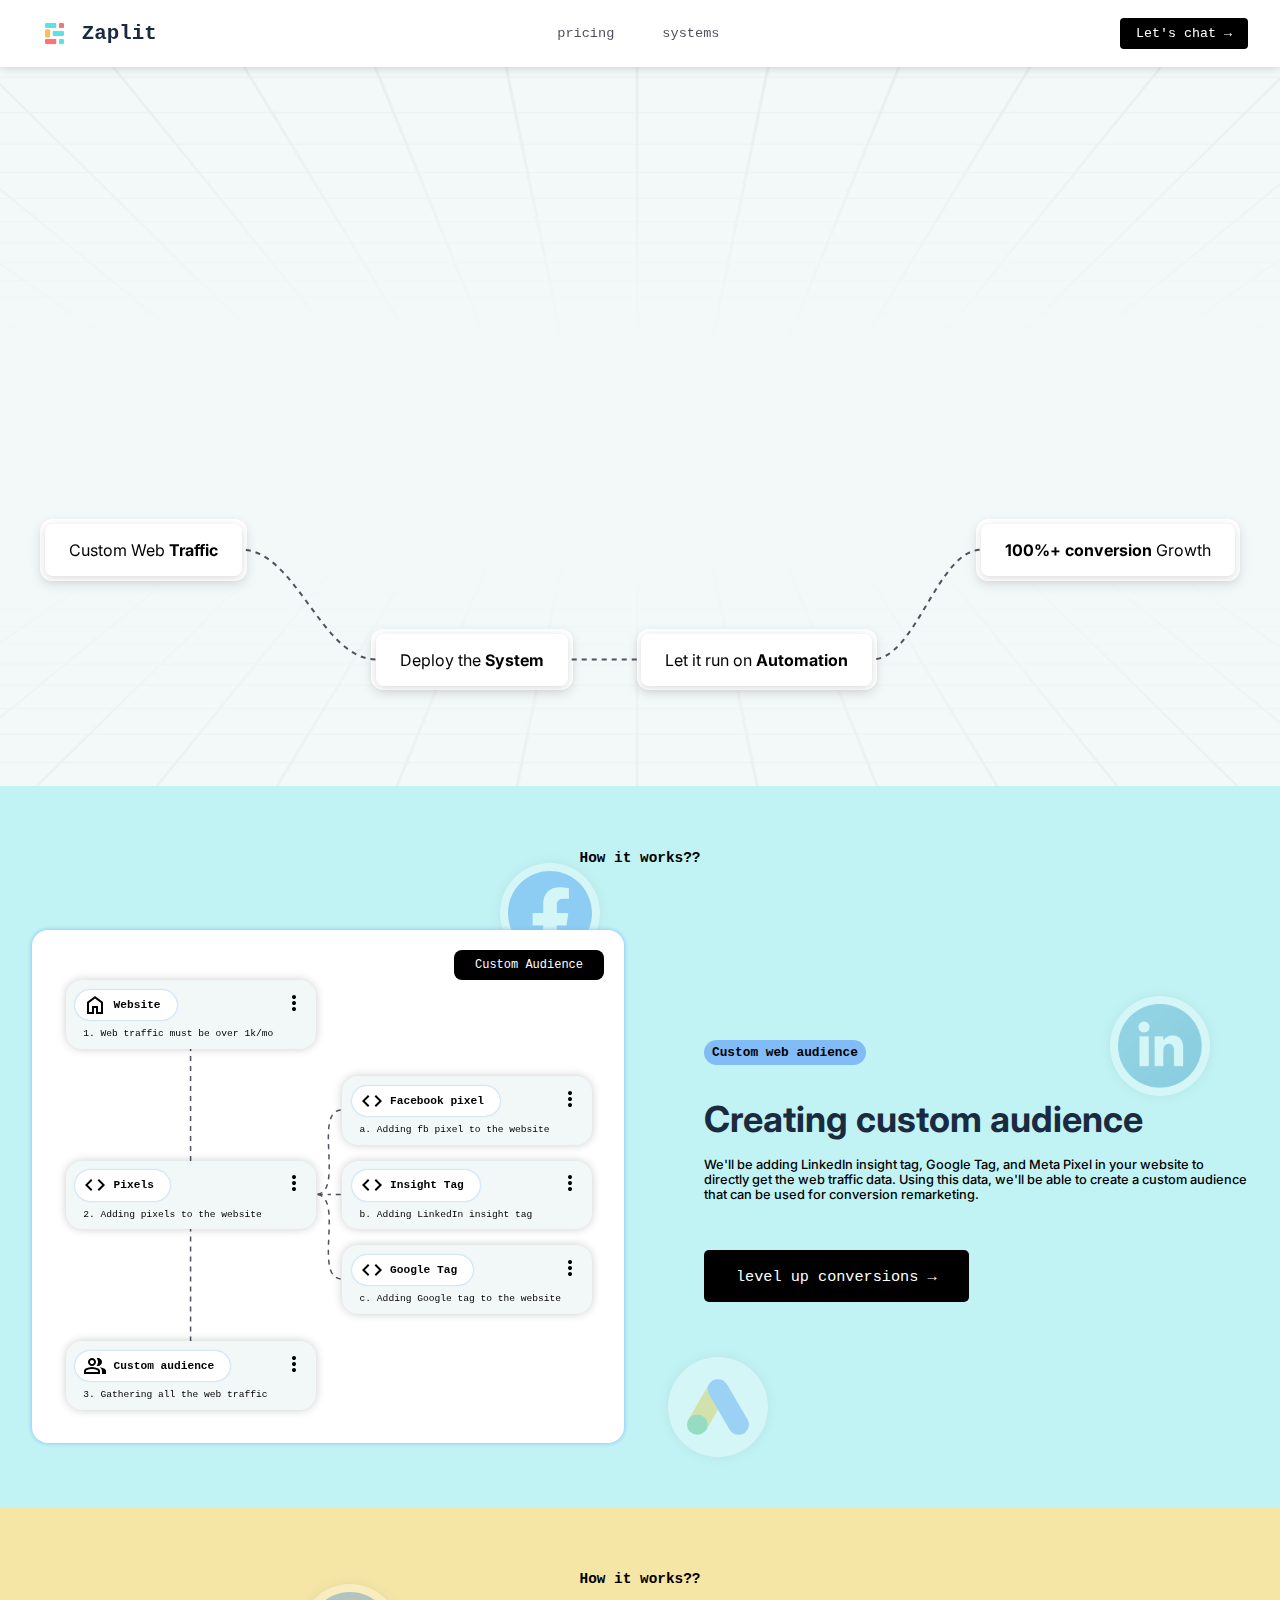
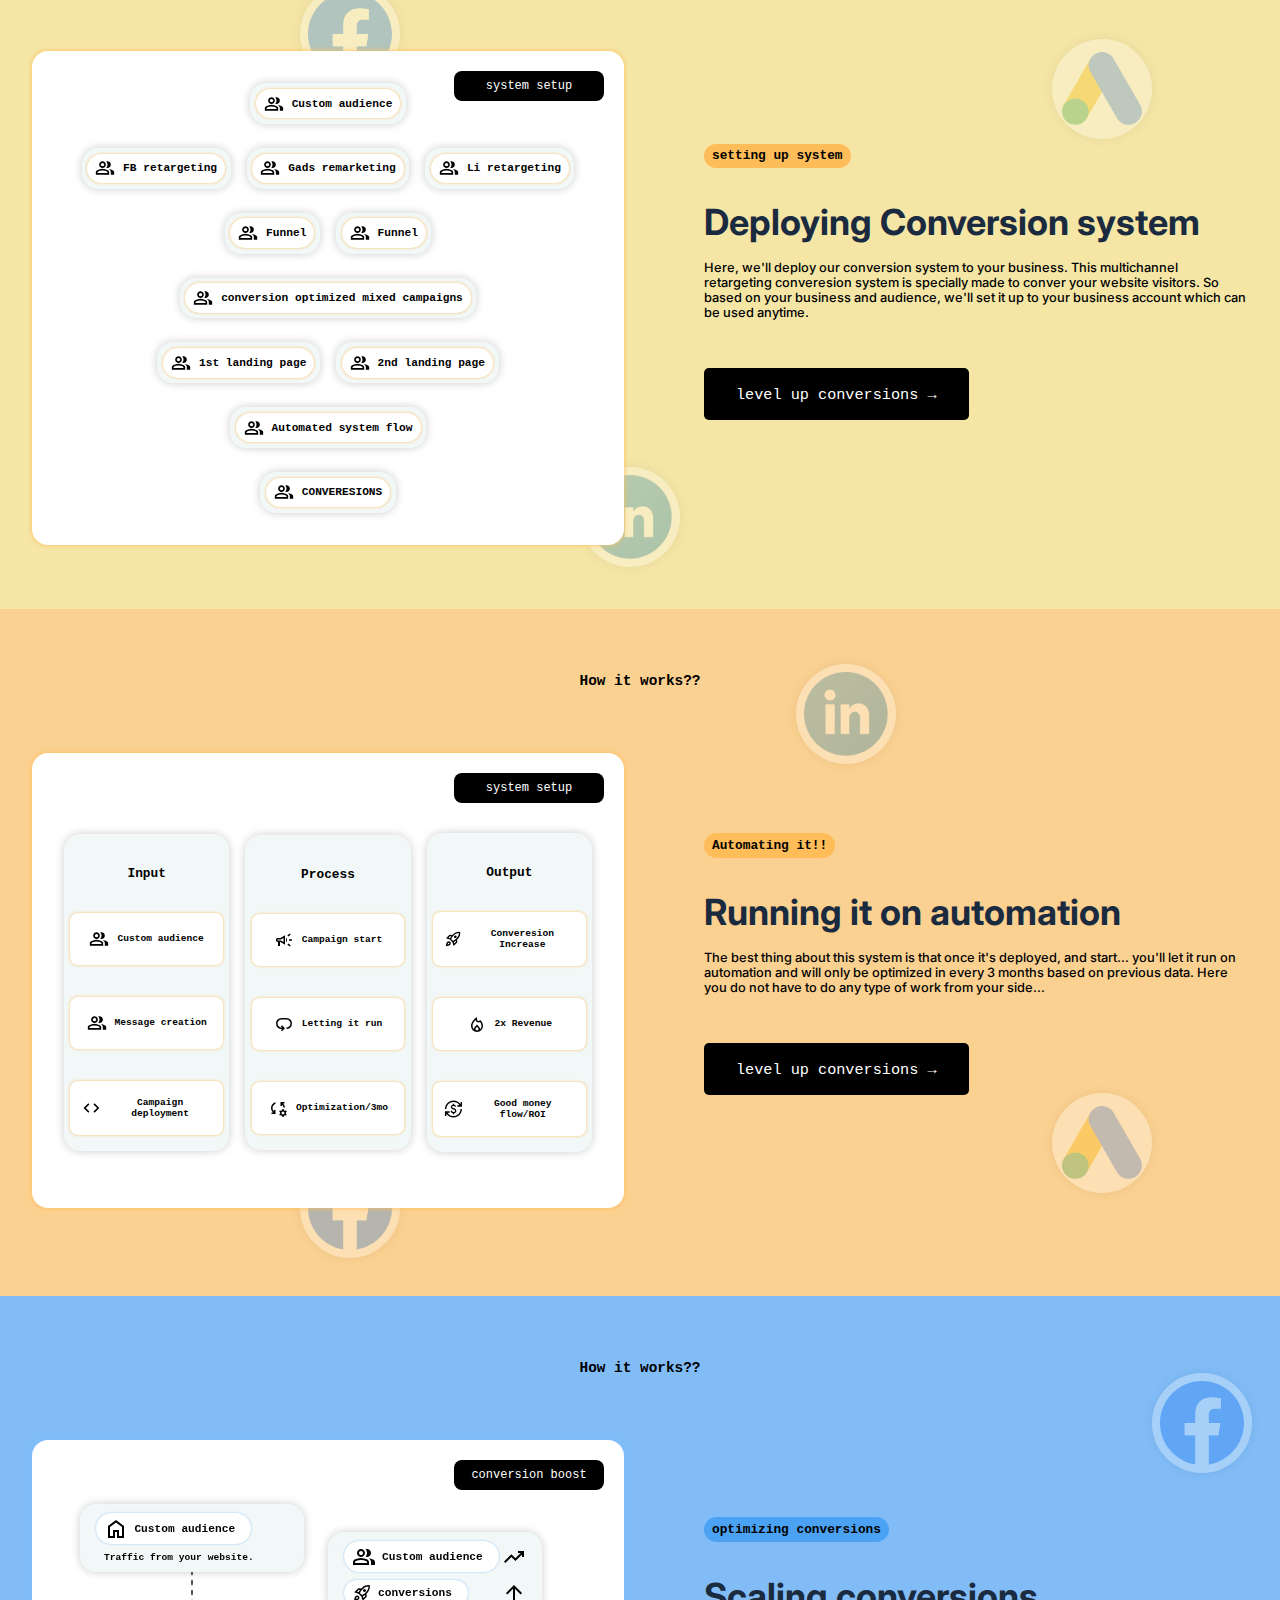
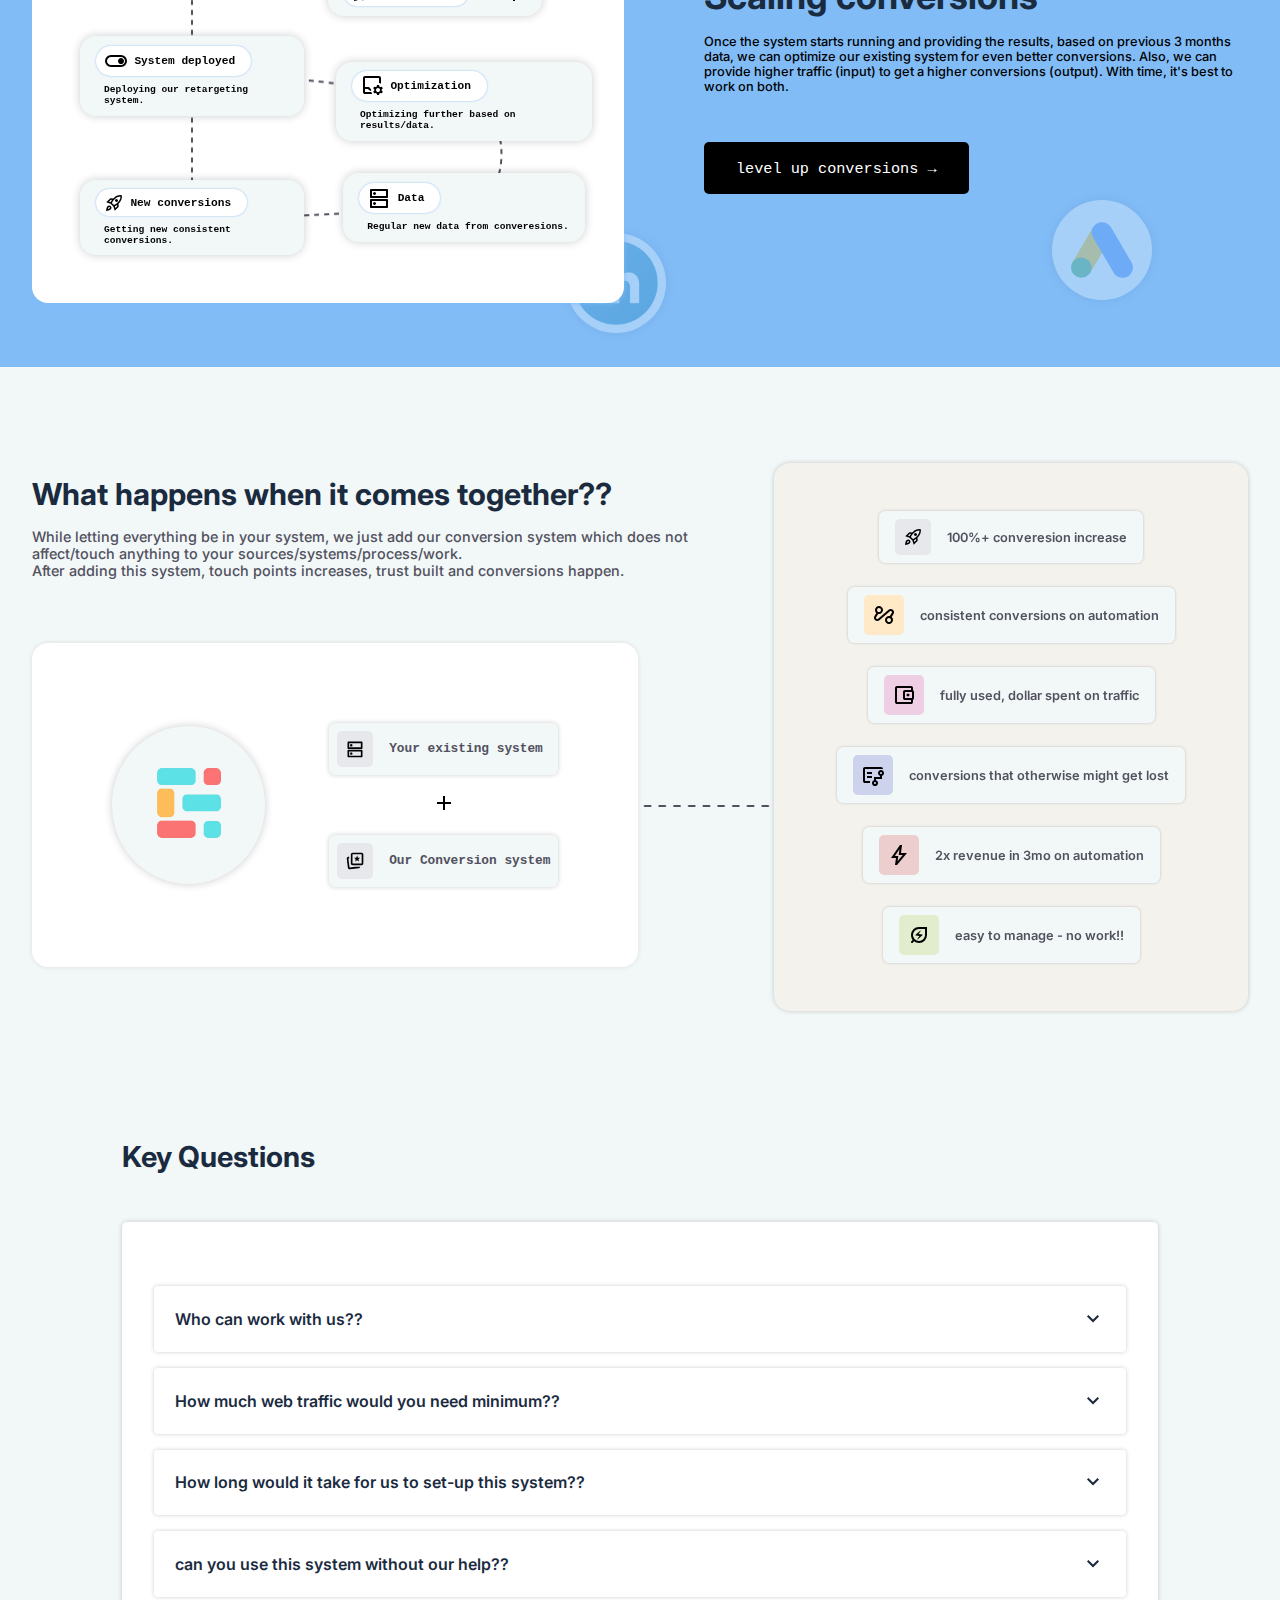
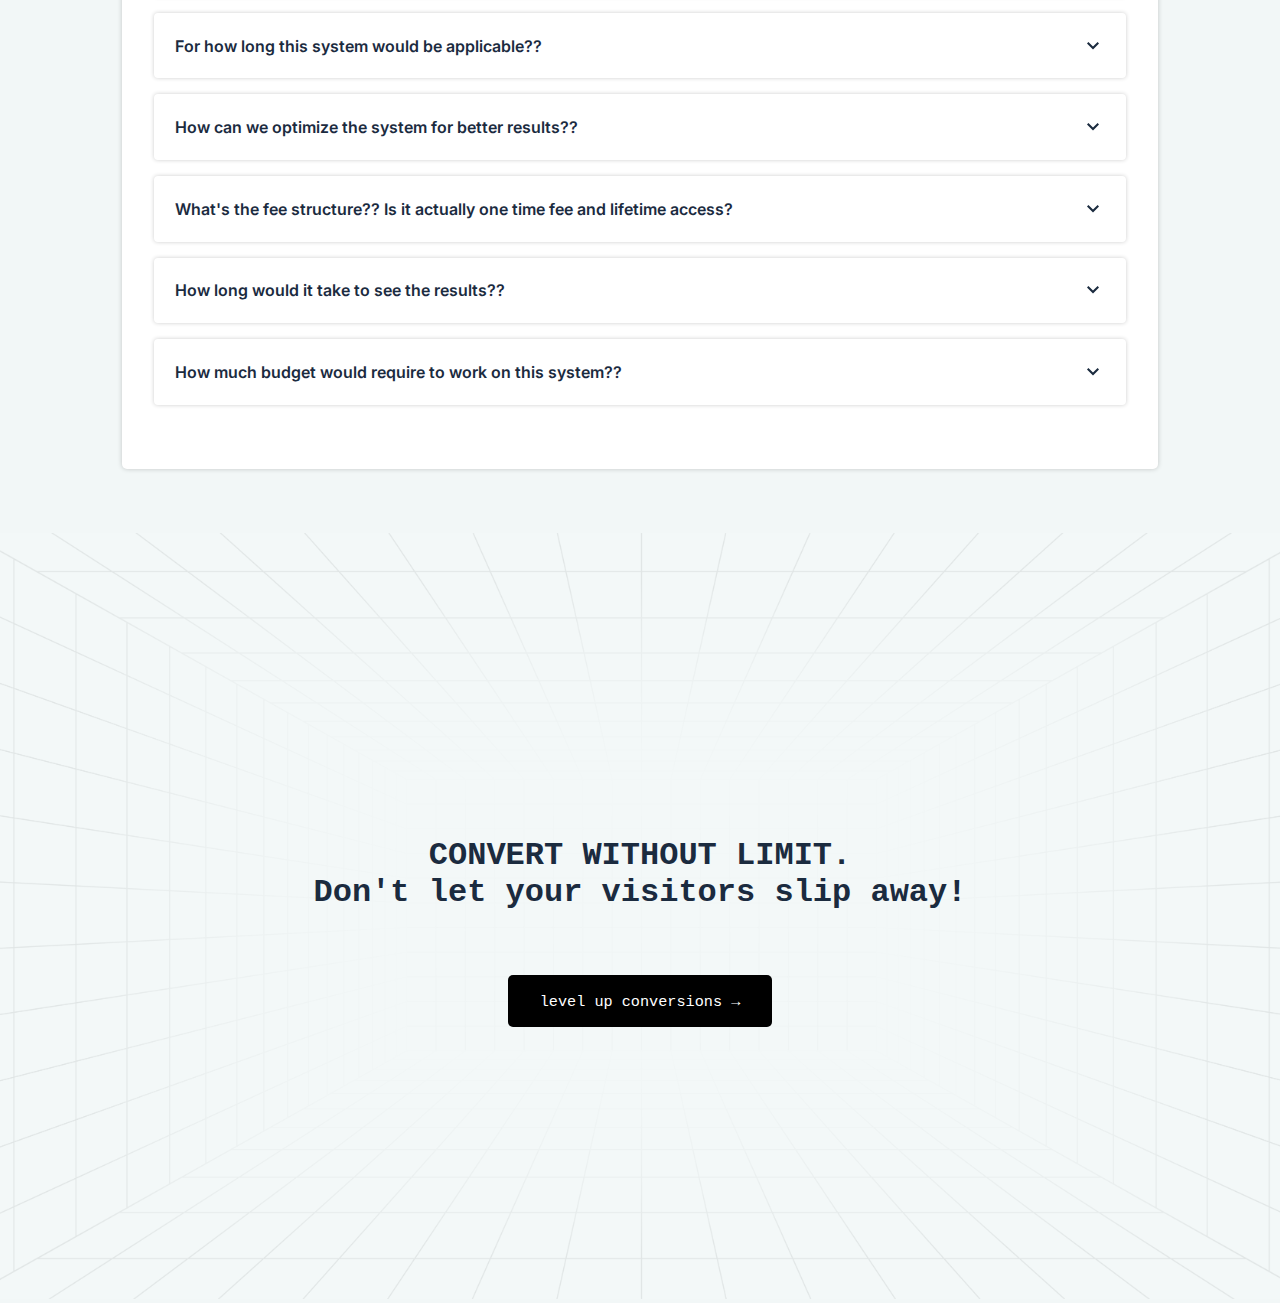
==== index.html @ 92a6cd39 "added favicon icon" ====
<!DOCTYPE html>
<html lang="en">
  <head>
    <meta charset="UTF-8" />
    <meta name="viewport" content="width=device-width, initial-scale=1.0" />
    <title>Zaplit</title>
    <link rel="preconnect" href="https://fonts.googleapis.com" />
    <link rel="preconnect" href="https://fonts.gstatic.com" crossorigin />
    <link
      href="https://fonts.googleapis.com/css2?family=Inter:ital,opsz,wght@0,14..32,100..900;1,14..32,100..900&display=swap"
      rel="stylesheet"
    />

    <link rel="icon" href="images/favicon-logo.png">

    <link rel="stylesheet" href="/styles/general.css" />
    <link rel="stylesheet" href="/styles/hiw-general.css" />
    <link rel="stylesheet" href="/styles/nav.css" />
    <link rel="stylesheet" href="/styles/hero.css" />
    <link rel="stylesheet" href="/styles/hiw-sec-1.css" />
    <link rel="stylesheet" href="/styles/hiw-sec-2.css" />
    <link rel="stylesheet" href="/styles/hiw-sec-3.css" />
    <link rel="stylesheet" href="/styles/hiw-sec-4.css" />
    <link rel="stylesheet" href="/styles/systems.css" />
    <link rel="stylesheet" href="/styles/faq.css" />
    <link rel="stylesheet" href="/styles/footer.css" />

    <script src="/active js/nav.js" defer></script>
    <script src="/active js/hero.js" defer></script>
    <script src="/active js/audience.js" defer></script>
    <script src="/active js/optimization.js" defer></script>
    <script src="active js/systems.js" defer></script>
    <script src="active js/faq.js" defer></script>
  </head>
  <body>
    <header>
      <nav class="navbar">
        <a href="/">
          <div class="nav-logo">
            <img src="/images/zaplit-logo.png" alt="Zaplit Logo" />
            <h1>Zaplit</h1>
          </div>
        </a>

        <div class="nav-links">
          <a href="/pricing" class="nav-link">pricing</a>
          <a href="/systems" class="nav-link">systems</a>
        </div>

        <div class="nav-cta">
          <button class="nav-btn">
            <a href="/chat">Let's chat &#x2192;</a>
          </button>
        </div>

        <div class="hamburger">
          <span class="bar"></span>
          <span class="bar"></span>
          <span class="bar"></span>
        </div>
      </nav>
    </header>
    <main>
      <section class="hero">
        <div class="hero-bg-grid">
          <img src="/images/hero/grid-hero-bg.jpg" alt="Hero Background grid" />
        </div>

        <div class="main-content">
          <h1 class="fade-in-up">
            Scale your conversions with best SaaS conversion system
          </h1>
          <p class="fade-in-up">
            With our one time conversion system, Companies have seen up to
            <b>100% increase</b> in conversion rates.
          </p>
        </div>
        <div class="cta-btn-container">
          <button class="cta-btn fade-in-up delay-4">
            <a href="/chat">level up conversions &#x2192;</a>
          </button>
        </div>

        <ul class="boxes">
          <!-- Add this canvas element right after the ul opening tag -->
          <canvas id="connectionLine" class="connection-line"></canvas>

          <!-- Top Row -->
          <div class="top-row">
            <li>
              <div class="small-box" id="box-1">
                <p>Custom Web <span>Traffic</span></p>
              </div>
            </li>
            <li>
              <div class="small-box" id="box-4">
                <p><span>100%+ conversion</span> Growth</p>
              </div>
            </li>
          </div>
          <!-- Bottom Row -->
          <div class="bottom-row">
            <li class="box-middle-1">
              <div class="small-box" id="box-2">
                <p>Deploy the <span>System</span></p>
              </div>
            </li>
            <li class="box-middle-2">
              <div class="small-box" id="box-3">
                <p>Let it run on <span>Automation</span></p>
              </div>
            </li>
          </div>
        </ul>
      </section>

      <section class="how-it-works">
        <p class="how-it-works-text">How it works??</p>
        <div class="full-content-box">
          <div class="left-content-box">
            <div class="left-white-box">
              <div class="black-box">
                <p>Custom Audience</p>
              </div>
              <div class="ca-boxes-container">
                <canvas
                  id="caConnectionLine"
                  class="ca-connection-line"
                ></canvas>
                <ul class="ca-boxes">
                  <li class="ca-web-box" id="ca-box-1">
                    <div class="upper-box-sec-ca">
                      <div class="left-box-sec-ca-1">
                        <svg
                          xmlns="http://www.w3.org/2000/svg"
                          height="24px"
                          viewBox="0 -960 960 960"
                          width="24px"
                          fill="#000000"
                        >
                          <path
                            d="M240-200h120v-240h240v240h120v-360L480-740 240-560v360Zm-80 80v-480l320-240 320 240v480H520v-240h-80v240H160Zm320-350Z"
                          />
                        </svg>
                        <p>Website</p>
                      </div>
                      <div class="right-box-sec-ca-2">
                        <svg
                          xmlns="http://www.w3.org/2000/svg"
                          height="24px"
                          viewBox="0 -960 960 960"
                          width="24px"
                          fill="#000000"
                        >
                          <path
                            d="M480-160q-33 0-56.5-23.5T400-240q0-33 23.5-56.5T480-320q33 0 56.5 23.5T560-240q0 33-23.5 56.5T480-160Zm0-240q-33 0-56.5-23.5T400-480q0-33 23.5-56.5T480-560q33 0 56.5 23.5T560-480q0 33-23.5 56.5T480-400Zm0-240q-33 0-56.5-23.5T400-720q0-33 23.5-56.5T480-800q33 0 56.5 23.5T560-720q0 33-23.5 56.5T480-640Z"
                          />
                        </svg>
                      </div>
                    </div>
                    <div class="lower-box-sec-ca">
                      <p>1. Web traffic must be over 1k/mo</p>
                    </div>
                  </li>
                  <li class="ca-pixel-box" id="ca-box-2">
                    <div class="upper-box-sec-ca">
                      <div class="left-box-sec-ca-1">
                        <svg
                          xmlns="http://www.w3.org/2000/svg"
                          height="24px"
                          viewBox="0 -960 960 960"
                          width="24px"
                          fill="#000000"
                        >
                          <path
                            d="M320-240 80-480l240-240 57 57-184 184 183 183-56 56Zm320 0-57-57 184-184-183-183 56-56 240 240-240 240Z"
                          />
                        </svg>
                        <p>Pixels</p>
                      </div>
                      <div class="right-box-sec-ca-2">
                        <svg
                          xmlns="http://www.w3.org/2000/svg"
                          height="24px"
                          viewBox="0 -960 960 960"
                          width="24px"
                          fill="#000000"
                        >
                          <path
                            d="M480-160q-33 0-56.5-23.5T400-240q0-33 23.5-56.5T480-320q33 0 56.5 23.5T560-240q0 33-23.5 56.5T480-160Zm0-240q-33 0-56.5-23.5T400-480q0-33 23.5-56.5T480-560q33 0 56.5 23.5T560-480q0 33-23.5 56.5T480-400Zm0-240q-33 0-56.5-23.5T400-720q0-33 23.5-56.5T480-800q33 0 56.5 23.5T560-720q0 33-23.5 56.5T480-640Z"
                          />
                        </svg>
                      </div>
                    </div>
                    <div class="lower-box-sec-ca">
                      <p>2. Adding pixels to the website</p>
                    </div>
                  </li>
                  <li class="ca-custom-aud-box" id="ca-box-3">
                    <div class="upper-box-sec-ca">
                      <div class="left-box-sec-ca-1">
                        <svg
                          xmlns="http://www.w3.org/2000/svg"
                          height="24px"
                          viewBox="0 -960 960 960"
                          width="24px"
                          fill="#000000"
                        >
                          <path
                            d="M40-160v-112q0-34 17.5-62.5T104-378q62-31 126-46.5T360-440q66 0 130 15.5T616-378q29 15 46.5 43.5T680-272v112H40Zm720 0v-120q0-44-24.5-84.5T666-434q51 6 96 20.5t84 35.5q36 20 55 44.5t19 53.5v120H760ZM360-480q-66 0-113-47t-47-113q0-66 47-113t113-47q66 0 113 47t47 113q0 66-47 113t-113 47Zm400-160q0 66-47 113t-113 47q-11 0-28-2.5t-28-5.5q27-32 41.5-71t14.5-81q0-42-14.5-81T544-792q14-5 28-6.5t28-1.5q66 0 113 47t47 113ZM120-240h480v-32q0-11-5.5-20T580-306q-54-27-109-40.5T360-360q-56 0-111 13.5T140-306q-9 5-14.5 14t-5.5 20v32Zm240-320q33 0 56.5-23.5T440-640q0-33-23.5-56.5T360-720q-33 0-56.5 23.5T280-640q0 33 23.5 56.5T360-560Zm0 320Zm0-400Z"
                          />
                        </svg>
                        <p>Custom audience</p>
                      </div>
                      <div class="right-box-sec-ca-2">
                        <svg
                          xmlns="http://www.w3.org/2000/svg"
                          height="24px"
                          viewBox="0 -960 960 960"
                          width="24px"
                          fill="#000000"
                        >
                          <path
                            d="M480-160q-33 0-56.5-23.5T400-240q0-33 23.5-56.5T480-320q33 0 56.5 23.5T560-240q0 33-23.5 56.5T480-160Zm0-240q-33 0-56.5-23.5T400-480q0-33 23.5-56.5T480-560q33 0 56.5 23.5T560-480q0 33-23.5 56.5T480-400Zm0-240q-33 0-56.5-23.5T400-720q0-33 23.5-56.5T480-800q33 0 56.5 23.5T560-720q0 33-23.5 56.5T480-640Z"
                          />
                        </svg>
                      </div>
                    </div>
                    <div class="lower-box-sec-ca">
                      <p>3. Gathering all the web traffic</p>
                    </div>
                  </li>
                </ul>
                <ul class="social-pixels">
                  <li class="fb-pixel-box-ca" id="ca-box-4">
                    <div class="upper-box-sec-ca">
                      <div class="left-box-sec-ca-1">
                        <svg
                          xmlns="http://www.w3.org/2000/svg"
                          height="24px"
                          viewBox="0 -960 960 960"
                          width="24px"
                          fill="#000000"
                        >
                          <path
                            d="M320-240 80-480l240-240 57 57-184 184 183 183-56 56Zm320 0-57-57 184-184-183-183 56-56 240 240-240 240Z"
                          />
                        </svg>
                        <p>Facebook pixel</p>
                      </div>
                      <div class="right-box-sec-ca-2">
                        <svg
                          xmlns="http://www.w3.org/2000/svg"
                          height="24px"
                          viewBox="0 -960 960 960"
                          width="24px"
                          fill="#000000"
                        >
                          <path
                            d="M480-160q-33 0-56.5-23.5T400-240q0-33 23.5-56.5T480-320q33 0 56.5 23.5T560-240q0 33-23.5 56.5T480-160Zm0-240q-33 0-56.5-23.5T400-480q0-33 23.5-56.5T480-560q33 0 56.5 23.5T560-480q0 33-23.5 56.5T480-400Zm0-240q-33 0-56.5-23.5T400-720q0-33 23.5-56.5T480-800q33 0 56.5 23.5T560-720q0 33-23.5 56.5T480-640Z"
                          />
                        </svg>
                      </div>
                    </div>
                    <div class="lower-box-sec-ca">
                      <p>a. Adding fb pixel to the website</p>
                    </div>
                  </li>
                  <li class="insight-tag-box-ca" id="ca-box-5">
                    <div class="upper-box-sec-ca">
                      <div class="left-box-sec-ca-1">
                        <svg
                          xmlns="http://www.w3.org/2000/svg"
                          height="24px"
                          viewBox="0 -960 960 960"
                          width="24px"
                          fill="#000000"
                        >
                          <path
                            d="M320-240 80-480l240-240 57 57-184 184 183 183-56 56Zm320 0-57-57 184-184-183-183 56-56 240 240-240 240Z"
                          />
                        </svg>
                        <p>Insight Tag</p>
                      </div>
                      <div class="right-box-sec-ca-2">
                        <svg
                          xmlns="http://www.w3.org/2000/svg"
                          height="24px"
                          viewBox="0 -960 960 960"
                          width="24px"
                          fill="#000000"
                        >
                          <path
                            d="M480-160q-33 0-56.5-23.5T400-240q0-33 23.5-56.5T480-320q33 0 56.5 23.5T560-240q0 33-23.5 56.5T480-160Zm0-240q-33 0-56.5-23.5T400-480q0-33 23.5-56.5T480-560q33 0 56.5 23.5T560-480q0 33-23.5 56.5T480-400Zm0-240q-33 0-56.5-23.5T400-720q0-33 23.5-56.5T480-800q33 0 56.5 23.5T560-720q0 33-23.5 56.5T480-640Z"
                          />
                        </svg>
                      </div>
                    </div>
                    <div class="lower-box-sec-ca">
                      <p>b. Adding LinkedIn insight tag</p>
                    </div>
                  </li>
                  <li class="google-tag-box-ca" id="ca-box-6">
                    <div class="upper-box-sec-ca">
                      <div class="left-box-sec-ca-1">
                        <svg
                          xmlns="http://www.w3.org/2000/svg"
                          height="24px"
                          viewBox="0 -960 960 960"
                          width="24px"
                          fill="#000000"
                        >
                          <path
                            d="M320-240 80-480l240-240 57 57-184 184 183 183-56 56Zm320 0-57-57 184-184-183-183 56-56 240 240-240 240Z"
                          />
                        </svg>
                        <p>Google Tag</p>
                      </div>
                      <div class="right-box-sec-ca-2">
                        <svg
                          xmlns="http://www.w3.org/2000/svg"
                          height="24px"
                          viewBox="0 -960 960 960"
                          width="24px"
                          fill="#000000"
                        >
                          <path
                            d="M480-160q-33 0-56.5-23.5T400-240q0-33 23.5-56.5T480-320q33 0 56.5 23.5T560-240q0 33-23.5 56.5T480-160Zm0-240q-33 0-56.5-23.5T400-480q0-33 23.5-56.5T480-560q33 0 56.5 23.5T560-480q0 33-23.5 56.5T480-400Zm0-240q-33 0-56.5-23.5T400-720q0-33 23.5-56.5T480-800q33 0 56.5 23.5T560-720q0 33-23.5 56.5T480-640Z"
                          />
                        </svg>
                      </div>
                    </div>
                    <div class="lower-box-sec-ca">
                      <p>c. Adding Google tag to the website</p>
                    </div>
                  </li>
                </ul>
              </div>
            </div>
          </div>
          <div class="right-content-box">
            <ul class="right-content">
              <li class="tag">
                <p>Custom web audience</p>
              </li>
              <li class="content-heading-right">
                <h2>Creating custom audience</h2>
              </li>
              <li class="content-text-right">
                <p>
                  We'll be adding LinkedIn insight tag, Google Tag, and Meta
                  Pixel in your website to directly get the web traffic data.
                  Using this data, we'll be able to create a custom audience
                  that can be used for conversion remarketing.
                </p>
              </li>
              <li class="cta-btn-right">
                <button class="cta-btn">
                  <a href="/chat">level up conversions &#x2192;</a>
                </button>
              </li>
            </ul>
          </div>
        </div>
        <ul>
          <li class="social-bg-logo fb-logo">
            <img
              class="fb-logo"
              src="/images/social logo/facebook-logo.svg"
              alt="How it works section 1 image"
            />
          </li>
          <li class="social-bg-logo google-logo">
            <img
              class="google-logo"
              src="/images/social logo/google-ads-logo.svg"
              alt="How it works section 1 image"
            />
          </li>
          <li class="social-bg-logo linkedin-logo">
            <img
              class="linkedin-logo"
              src="/images/social logo/linkedin logo.webp"
              alt="How it works section 1 image"
            />
          </li>
        </ul>
      </section>

      <section class="how-it-works hiw-2">
        <p class="how-it-works-text">How it works??</p>
        <div class="full-content-box">
          <div class="left-content-box">
            <div class="left-white-box" id="left-white-box-2">
              <div class="black-box">
                <p>system setup</p>
              </div>
              <div class="ss-boxes">
                <ul class="box-container-ss">
                  <li class="ss-box">
                    <div class="ss-small-box">
                      <svg
                        xmlns="http://www.w3.org/2000/svg"
                        height="24px"
                        viewBox="0 -960 960 960"
                        width="24px"
                        fill="#000000"
                      >
                        <path
                          d="M40-160v-112q0-34 17.5-62.5T104-378q62-31 126-46.5T360-440q66 0 130 15.5T616-378q29 15 46.5 43.5T680-272v112H40Zm720 0v-120q0-44-24.5-84.5T666-434q51 6 96 20.5t84 35.5q36 20 55 44.5t19 53.5v120H760ZM360-480q-66 0-113-47t-47-113q0-66 47-113t113-47q66 0 113 47t47 113q0 66-47 113t-113 47Zm400-160q0 66-47 113t-113 47q-11 0-28-2.5t-28-5.5q27-32 41.5-71t14.5-81q0-42-14.5-81T544-792q14-5 28-6.5t28-1.5q66 0 113 47t47 113ZM120-240h480v-32q0-11-5.5-20T580-306q-54-27-109-40.5T360-360q-56 0-111 13.5T140-306q-9 5-14.5 14t-5.5 20v32Zm240-320q33 0 56.5-23.5T440-640q0-33-23.5-56.5T360-720q-33 0-56.5 23.5T280-640q0 33 23.5 56.5T360-560Zm0 320Zm0-400Z"
                        />
                      </svg>
                      <p>Custom audience</p>
                    </div>
                  </li>
                </ul>
                <ul class="box-container-ss box-container-ss-2">
                  <li class="ss-box">
                    <div class="ss-small-box">
                      <svg
                        xmlns="http://www.w3.org/2000/svg"
                        height="24px"
                        viewBox="0 -960 960 960"
                        width="24px"
                        fill="#000000"
                      >
                        <path
                          d="M40-160v-112q0-34 17.5-62.5T104-378q62-31 126-46.5T360-440q66 0 130 15.5T616-378q29 15 46.5 43.5T680-272v112H40Zm720 0v-120q0-44-24.5-84.5T666-434q51 6 96 20.5t84 35.5q36 20 55 44.5t19 53.5v120H760ZM360-480q-66 0-113-47t-47-113q0-66 47-113t113-47q66 0 113 47t47 113q0 66-47 113t-113 47Zm400-160q0 66-47 113t-113 47q-11 0-28-2.5t-28-5.5q27-32 41.5-71t14.5-81q0-42-14.5-81T544-792q14-5 28-6.5t28-1.5q66 0 113 47t47 113ZM120-240h480v-32q0-11-5.5-20T580-306q-54-27-109-40.5T360-360q-56 0-111 13.5T140-306q-9 5-14.5 14t-5.5 20v32Zm240-320q33 0 56.5-23.5T440-640q0-33-23.5-56.5T360-720q-33 0-56.5 23.5T280-640q0 33 23.5 56.5T360-560Zm0 320Zm0-400Z"
                        />
                      </svg>
                      <p>FB retargeting</p>
                    </div>
                  </li>
                  <li class="ss-box">
                    <div class="ss-small-box">
                      <svg
                        xmlns="http://www.w3.org/2000/svg"
                        height="24px"
                        viewBox="0 -960 960 960"
                        width="24px"
                        fill="#000000"
                      >
                        <path
                          d="M40-160v-112q0-34 17.5-62.5T104-378q62-31 126-46.5T360-440q66 0 130 15.5T616-378q29 15 46.5 43.5T680-272v112H40Zm720 0v-120q0-44-24.5-84.5T666-434q51 6 96 20.5t84 35.5q36 20 55 44.5t19 53.5v120H760ZM360-480q-66 0-113-47t-47-113q0-66 47-113t113-47q66 0 113 47t47 113q0 66-47 113t-113 47Zm400-160q0 66-47 113t-113 47q-11 0-28-2.5t-28-5.5q27-32 41.5-71t14.5-81q0-42-14.5-81T544-792q14-5 28-6.5t28-1.5q66 0 113 47t47 113ZM120-240h480v-32q0-11-5.5-20T580-306q-54-27-109-40.5T360-360q-56 0-111 13.5T140-306q-9 5-14.5 14t-5.5 20v32Zm240-320q33 0 56.5-23.5T440-640q0-33-23.5-56.5T360-720q-33 0-56.5 23.5T280-640q0 33 23.5 56.5T360-560Zm0 320Zm0-400Z"
                        />
                      </svg>
                      <p>Gads remarketing</p>
                    </div>
                  </li>
                  <li class="ss-box">
                    <div class="ss-small-box">
                      <svg
                        xmlns="http://www.w3.org/2000/svg"
                        height="24px"
                        viewBox="0 -960 960 960"
                        width="24px"
                        fill="#000000"
                      >
                        <path
                          d="M40-160v-112q0-34 17.5-62.5T104-378q62-31 126-46.5T360-440q66 0 130 15.5T616-378q29 15 46.5 43.5T680-272v112H40Zm720 0v-120q0-44-24.5-84.5T666-434q51 6 96 20.5t84 35.5q36 20 55 44.5t19 53.5v120H760ZM360-480q-66 0-113-47t-47-113q0-66 47-113t113-47q66 0 113 47t47 113q0 66-47 113t-113 47Zm400-160q0 66-47 113t-113 47q-11 0-28-2.5t-28-5.5q27-32 41.5-71t14.5-81q0-42-14.5-81T544-792q14-5 28-6.5t28-1.5q66 0 113 47t47 113ZM120-240h480v-32q0-11-5.5-20T580-306q-54-27-109-40.5T360-360q-56 0-111 13.5T140-306q-9 5-14.5 14t-5.5 20v32Zm240-320q33 0 56.5-23.5T440-640q0-33-23.5-56.5T360-720q-33 0-56.5 23.5T280-640q0 33 23.5 56.5T360-560Zm0 320Zm0-400Z"
                        />
                      </svg>
                      <p>Li retargeting</p>
                    </div>
                  </li>
                </ul>
                <ul class="box-container-ss box-container-ss-3">
                  <li class="ss-box">
                    <div class="ss-small-box">
                      <svg
                        xmlns="http://www.w3.org/2000/svg"
                        height="24px"
                        viewBox="0 -960 960 960"
                        width="24px"
                        fill="#000000"
                      >
                        <path
                          d="M40-160v-112q0-34 17.5-62.5T104-378q62-31 126-46.5T360-440q66 0 130 15.5T616-378q29 15 46.5 43.5T680-272v112H40Zm720 0v-120q0-44-24.5-84.5T666-434q51 6 96 20.5t84 35.5q36 20 55 44.5t19 53.5v120H760ZM360-480q-66 0-113-47t-47-113q0-66 47-113t113-47q66 0 113 47t47 113q0 66-47 113t-113 47Zm400-160q0 66-47 113t-113 47q-11 0-28-2.5t-28-5.5q27-32 41.5-71t14.5-81q0-42-14.5-81T544-792q14-5 28-6.5t28-1.5q66 0 113 47t47 113ZM120-240h480v-32q0-11-5.5-20T580-306q-54-27-109-40.5T360-360q-56 0-111 13.5T140-306q-9 5-14.5 14t-5.5 20v32Zm240-320q33 0 56.5-23.5T440-640q0-33-23.5-56.5T360-720q-33 0-56.5 23.5T280-640q0 33 23.5 56.5T360-560Zm0 320Zm0-400Z"
                        />
                      </svg>
                      <p>Funnel</p>
                    </div>
                  </li>
                  <li class="ss-box">
                    <div class="ss-small-box">
                      <svg
                        xmlns="http://www.w3.org/2000/svg"
                        height="24px"
                        viewBox="0 -960 960 960"
                        width="24px"
                        fill="#000000"
                      >
                        <path
                          d="M40-160v-112q0-34 17.5-62.5T104-378q62-31 126-46.5T360-440q66 0 130 15.5T616-378q29 15 46.5 43.5T680-272v112H40Zm720 0v-120q0-44-24.5-84.5T666-434q51 6 96 20.5t84 35.5q36 20 55 44.5t19 53.5v120H760ZM360-480q-66 0-113-47t-47-113q0-66 47-113t113-47q66 0 113 47t47 113q0 66-47 113t-113 47Zm400-160q0 66-47 113t-113 47q-11 0-28-2.5t-28-5.5q27-32 41.5-71t14.5-81q0-42-14.5-81T544-792q14-5 28-6.5t28-1.5q66 0 113 47t47 113ZM120-240h480v-32q0-11-5.5-20T580-306q-54-27-109-40.5T360-360q-56 0-111 13.5T140-306q-9 5-14.5 14t-5.5 20v32Zm240-320q33 0 56.5-23.5T440-640q0-33-23.5-56.5T360-720q-33 0-56.5 23.5T280-640q0 33 23.5 56.5T360-560Zm0 320Zm0-400Z"
                        />
                      </svg>
                      <p>Funnel</p>
                    </div>
                  </li>
                </ul>
                <ul class="box-container-ss">
                  <li class="ss-box">
                    <div class="ss-small-box">
                      <svg
                        xmlns="http://www.w3.org/2000/svg"
                        height="24px"
                        viewBox="0 -960 960 960"
                        width="24px"
                        fill="#000000"
                      >
                        <path
                          d="M40-160v-112q0-34 17.5-62.5T104-378q62-31 126-46.5T360-440q66 0 130 15.5T616-378q29 15 46.5 43.5T680-272v112H40Zm720 0v-120q0-44-24.5-84.5T666-434q51 6 96 20.5t84 35.5q36 20 55 44.5t19 53.5v120H760ZM360-480q-66 0-113-47t-47-113q0-66 47-113t113-47q66 0 113 47t47 113q0 66-47 113t-113 47Zm400-160q0 66-47 113t-113 47q-11 0-28-2.5t-28-5.5q27-32 41.5-71t14.5-81q0-42-14.5-81T544-792q14-5 28-6.5t28-1.5q66 0 113 47t47 113ZM120-240h480v-32q0-11-5.5-20T580-306q-54-27-109-40.5T360-360q-56 0-111 13.5T140-306q-9 5-14.5 14t-5.5 20v32Zm240-320q33 0 56.5-23.5T440-640q0-33-23.5-56.5T360-720q-33 0-56.5 23.5T280-640q0 33 23.5 56.5T360-560Zm0 320Zm0-400Z"
                        />
                      </svg>
                      <p>conversion optimized mixed campaigns</p>
                    </div>
                  </li>
                </ul>
                <ul class="box-container-ss">
                  <li class="ss-box">
                    <div class="ss-small-box">
                      <svg
                        xmlns="http://www.w3.org/2000/svg"
                        height="24px"
                        viewBox="0 -960 960 960"
                        width="24px"
                        fill="#000000"
                      >
                        <path
                          d="M40-160v-112q0-34 17.5-62.5T104-378q62-31 126-46.5T360-440q66 0 130 15.5T616-378q29 15 46.5 43.5T680-272v112H40Zm720 0v-120q0-44-24.5-84.5T666-434q51 6 96 20.5t84 35.5q36 20 55 44.5t19 53.5v120H760ZM360-480q-66 0-113-47t-47-113q0-66 47-113t113-47q66 0 113 47t47 113q0 66-47 113t-113 47Zm400-160q0 66-47 113t-113 47q-11 0-28-2.5t-28-5.5q27-32 41.5-71t14.5-81q0-42-14.5-81T544-792q14-5 28-6.5t28-1.5q66 0 113 47t47 113ZM120-240h480v-32q0-11-5.5-20T580-306q-54-27-109-40.5T360-360q-56 0-111 13.5T140-306q-9 5-14.5 14t-5.5 20v32Zm240-320q33 0 56.5-23.5T440-640q0-33-23.5-56.5T360-720q-33 0-56.5 23.5T280-640q0 33 23.5 56.5T360-560Zm0 320Zm0-400Z"
                        />
                      </svg>
                      <p>1st landing page</p>
                    </div>
                  </li>
                  <li class="ss-box">
                    <div class="ss-small-box">
                      <svg
                        xmlns="http://www.w3.org/2000/svg"
                        height="24px"
                        viewBox="0 -960 960 960"
                        width="24px"
                        fill="#000000"
                      >
                        <path
                          d="M40-160v-112q0-34 17.5-62.5T104-378q62-31 126-46.5T360-440q66 0 130 15.5T616-378q29 15 46.5 43.5T680-272v112H40Zm720 0v-120q0-44-24.5-84.5T666-434q51 6 96 20.5t84 35.5q36 20 55 44.5t19 53.5v120H760ZM360-480q-66 0-113-47t-47-113q0-66 47-113t113-47q66 0 113 47t47 113q0 66-47 113t-113 47Zm400-160q0 66-47 113t-113 47q-11 0-28-2.5t-28-5.5q27-32 41.5-71t14.5-81q0-42-14.5-81T544-792q14-5 28-6.5t28-1.5q66 0 113 47t47 113ZM120-240h480v-32q0-11-5.5-20T580-306q-54-27-109-40.5T360-360q-56 0-111 13.5T140-306q-9 5-14.5 14t-5.5 20v32Zm240-320q33 0 56.5-23.5T440-640q0-33-23.5-56.5T360-720q-33 0-56.5 23.5T280-640q0 33 23.5 56.5T360-560Zm0 320Zm0-400Z"
                        />
                      </svg>
                      <p>2nd landing page</p>
                    </div>
                  </li>
                </ul>
                <ul class="box-container-ss">
                  <li class="ss-box">
                    <div class="ss-small-box">
                      <svg
                        xmlns="http://www.w3.org/2000/svg"
                        height="24px"
                        viewBox="0 -960 960 960"
                        width="24px"
                        fill="#000000"
                      >
                        <path
                          d="M40-160v-112q0-34 17.5-62.5T104-378q62-31 126-46.5T360-440q66 0 130 15.5T616-378q29 15 46.5 43.5T680-272v112H40Zm720 0v-120q0-44-24.5-84.5T666-434q51 6 96 20.5t84 35.5q36 20 55 44.5t19 53.5v120H760ZM360-480q-66 0-113-47t-47-113q0-66 47-113t113-47q66 0 113 47t47 113q0 66-47 113t-113 47Zm400-160q0 66-47 113t-113 47q-11 0-28-2.5t-28-5.5q27-32 41.5-71t14.5-81q0-42-14.5-81T544-792q14-5 28-6.5t28-1.5q66 0 113 47t47 113ZM120-240h480v-32q0-11-5.5-20T580-306q-54-27-109-40.5T360-360q-56 0-111 13.5T140-306q-9 5-14.5 14t-5.5 20v32Zm240-320q33 0 56.5-23.5T440-640q0-33-23.5-56.5T360-720q-33 0-56.5 23.5T280-640q0 33 23.5 56.5T360-560Zm0 320Zm0-400Z"
                        />
                      </svg>
                      <p>Automated system flow</p>
                    </div>
                  </li>
                </ul>
                <ul class="box-container-ss">
                  <li class="ss-box">
                    <div class="ss-small-box">
                      <svg
                        xmlns="http://www.w3.org/2000/svg"
                        height="24px"
                        viewBox="0 -960 960 960"
                        width="24px"
                        fill="#000000"
                      >
                        <path
                          d="M40-160v-112q0-34 17.5-62.5T104-378q62-31 126-46.5T360-440q66 0 130 15.5T616-378q29 15 46.5 43.5T680-272v112H40Zm720 0v-120q0-44-24.5-84.5T666-434q51 6 96 20.5t84 35.5q36 20 55 44.5t19 53.5v120H760ZM360-480q-66 0-113-47t-47-113q0-66 47-113t113-47q66 0 113 47t47 113q0 66-47 113t-113 47Zm400-160q0 66-47 113t-113 47q-11 0-28-2.5t-28-5.5q27-32 41.5-71t14.5-81q0-42-14.5-81T544-792q14-5 28-6.5t28-1.5q66 0 113 47t47 113ZM120-240h480v-32q0-11-5.5-20T580-306q-54-27-109-40.5T360-360q-56 0-111 13.5T140-306q-9 5-14.5 14t-5.5 20v32Zm240-320q33 0 56.5-23.5T440-640q0-33-23.5-56.5T360-720q-33 0-56.5 23.5T280-640q0 33 23.5 56.5T360-560Zm0 320Zm0-400Z"
                        />
                      </svg>
                      <p>CONVERESIONS</p>
                    </div>
                  </li>
                </ul>
              </div>
            </div>
          </div>
          <div class="right-content-box">
            <ul class="right-content">
              <li class="tag tag-2">
                <p>setting up system</p>
              </li>
              <li class="content-heading-right">
                <h2>Deploying Conversion system</h2>
              </li>
              <li class="content-text-right">
                <p>
                  Here, we'll deploy our conversion system to your business.
                  This multichannel retargeting converesion system is specially
                  made to conver your website visitors. So based on your
                  business and audience, we'll set it up to your business
                  account which can be used anytime.
                </p>
              </li>
              <li class="cta-btn-right">
                <button class="cta-btn">
                  <a href="/chat">level up conversions &#x2192;</a>
                </button>
              </li>
            </ul>
          </div>
        </div>
        <ul>
          <li class="social-bg-logo fb-logo fb-bg-2-logo">
            <img
              src="/images/social logo/facebook-logo.svg"
              alt="How it works section 1 image"
            />
          </li>
          <li class="social-bg-logo google-logo google-bg-2-logo">
            <img
              src="/images/social logo/google-ads-logo.svg"
              alt="How it works section 1 image"
            />
          </li>
          <li class="social-bg-logo linkedin-logo linkedin-bg-2-logo">
            <img
              src="/images/social logo/linkedin logo.webp"
              alt="How it works section 1 image"
            />
          </li>
        </ul>
      </section>

      <section class="how-it-works hiw-3">
        <p class="how-it-works-text">How it works??</p>
        <div class="full-content-box">
          <div class="left-content-box">
            <div class="left-white-box" id="left-white-box-2">
              <div class="black-box">
                <p>system setup</p>
              </div>
              <div class="as-main-container">
                <ul class="as-container">
                  <p class="as-container-heading">Input</p>
                  <li class="as-box">
                    <svg
                      xmlns="http://www.w3.org/2000/svg"
                      height="24px"
                      viewBox="0 -960 960 960"
                      width="24px"
                      fill="#000000"
                    >
                      <path
                        d="M40-160v-112q0-34 17.5-62.5T104-378q62-31 126-46.5T360-440q66 0 130 15.5T616-378q29 15 46.5 43.5T680-272v112H40Zm720 0v-120q0-44-24.5-84.5T666-434q51 6 96 20.5t84 35.5q36 20 55 44.5t19 53.5v120H760ZM360-480q-66 0-113-47t-47-113q0-66 47-113t113-47q66 0 113 47t47 113q0 66-47 113t-113 47Zm400-160q0 66-47 113t-113 47q-11 0-28-2.5t-28-5.5q27-32 41.5-71t14.5-81q0-42-14.5-81T544-792q14-5 28-6.5t28-1.5q66 0 113 47t47 113ZM120-240h480v-32q0-11-5.5-20T580-306q-54-27-109-40.5T360-360q-56 0-111 13.5T140-306q-9 5-14.5 14t-5.5 20v32Zm240-320q33 0 56.5-23.5T440-640q0-33-23.5-56.5T360-720q-33 0-56.5 23.5T280-640q0 33 23.5 56.5T360-560Zm0 320Zm0-400Z"
                      />
                    </svg>
                    <p>Custom audience</p>
                  </li>

                  <li class="as-box">
                    <svg
                      xmlns="http://www.w3.org/2000/svg"
                      height="24px"
                      viewBox="0 -960 960 960"
                      width="24px"
                      fill="#000000"
                    >
                      <path
                        d="M40-160v-112q0-34 17.5-62.5T104-378q62-31 126-46.5T360-440q66 0 130 15.5T616-378q29 15 46.5 43.5T680-272v112H40Zm720 0v-120q0-44-24.5-84.5T666-434q51 6 96 20.5t84 35.5q36 20 55 44.5t19 53.5v120H760ZM360-480q-66 0-113-47t-47-113q0-66 47-113t113-47q66 0 113 47t47 113q0 66-47 113t-113 47Zm400-160q0 66-47 113t-113 47q-11 0-28-2.5t-28-5.5q27-32 41.5-71t14.5-81q0-42-14.5-81T544-792q14-5 28-6.5t28-1.5q66 0 113 47t47 113ZM120-240h480v-32q0-11-5.5-20T580-306q-54-27-109-40.5T360-360q-56 0-111 13.5T140-306q-9 5-14.5 14t-5.5 20v32Zm240-320q33 0 56.5-23.5T440-640q0-33-23.5-56.5T360-720q-33 0-56.5 23.5T280-640q0 33 23.5 56.5T360-560Zm0 320Zm0-400Z"
                      />
                    </svg>
                    <p>Message creation</p>
                  </li>

                  <li class="as-box">
                    <svg
                      xmlns="http://www.w3.org/2000/svg"
                      height="24px"
                      viewBox="0 -960 960 960"
                      width="24px"
                      fill="#000000"
                    >
                      <path
                        d="M320-240 80-480l240-240 57 57-184 184 183 183-56 56Zm320 0-57-57 184-184-183-183 56-56 240 240-240 240Z"
                      />
                    </svg>
                    <p>Campaign deployment</p>
                  </li>
                </ul>

                <ul class="as-container">
                  <p class="as-container-heading">Process</p>
                  <li class="as-box">
                    <svg
                      xmlns="http://www.w3.org/2000/svg"
                      height="20px"
                      viewBox="0 -960 960 960"
                      width="20px"
                      fill="#000000"
                    >
                      <path
                        d="M720-444v-72h144v72H720Zm41 276-118-82 42-59 118 82-42 59Zm-77-483-41-59 118-82 41 59-118 82ZM192-192v-192h-24q-29.7 0-50.85-21.15Q96-426.3 96-456v-48q0-29.7 21.15-50.85Q138.3-576 168-576h139l221-132v456L313-384h-25v192h-96Zm264-189v-200l-129 77H168v48h166l122 75Zm120 18v-234q23 22 35.5 53t12.5 64q0 33-12.5 64T576-363ZM312-481Z"
                      />
                    </svg>
                    <p>Campaign start</p>
                  </li>

                  <li class="as-box">
                    <svg
                      xmlns="http://www.w3.org/2000/svg"
                      height="20px"
                      viewBox="0 -960 960 960"
                      width="20px"
                      fill="#000000"
                    >
                      <path
                        d="m384-132-51-51 57-57h-30q-110.31 0-187.16-76.78Q96-393.56 96-503.78T172.84-691q76.85-77 187.16-77h240q110.31 0 187.16 76.78 76.84 76.78 76.84 187T787.16-317Q710.31-240 600-240v-72q80 0 136-56.23 56-56.22 56-136Q792-584 735.84-640 679.68-696 600-696H360q-79.68 0-135.84 56.23-56.16 56.22-56.16 136Q168-424 224-368q56 56 136 56h30l-57-57 51-51 144 144-144 144Z"
                      />
                    </svg>
                    <p>Letting it run</p>
                  </li>

                  <li class="as-box">
                    <svg
                      xmlns="http://www.w3.org/2000/svg"
                      height="20px"
                      viewBox="0 -960 960 960"
                      width="20px"
                      fill="#000000"
                    >
                      <path
                        d="M168-192v-72h74q-45-40-71.5-95.5T144-480q0-101 61-177.5T360-758v76q-63 23-103.5 77T216-480q0 48 19.5 89.5T288-320v-64h72v192H168Zm646-312h-72q-5-41-23-75t-47-60v63h-72v-192h192v72h-75q41 37 66.5 86T814-504ZM687-48l-13-56q-14-5-26-12t-23-16l-56 17-32-55 42-40q-3-14-3-28.5t3-29.5l-42-39 32-55 55 16q11-10 23.5-17t26.5-12l13-57h64l14 56q17 7 29 14.5t22 15.5l54-16 32 55-41 38q2 17 2.5 31.5T861-209l41 39-32 55-55-17q-11 9-24 16.5T764-103l-13 55h-64Zm33-120q30 0 51-21t21-51q0-30-21-51t-51-21q-30 0-51 21t-21 51q0 30 21 51t51 21Z"
                      />
                    </svg>
                    <p>Optimization/3mo</p>
                  </li>
                </ul>

                <ul class="as-container">
                  <p class="as-container-heading">Output</p>
                  <li class="as-box">
                    <svg
                      xmlns="http://www.w3.org/2000/svg"
                      height="20px"
                      viewBox="0 -960 960 960"
                      width="20px"
                      fill="#000000"
                    >
                      <path
                        d="m241-547 78 26q15-28 31-54.5t34-52.5l-55-7-88 88Zm138 65 102 102q48-25 91-54.5t81-67.5q60-60 99.5-133T792-792q-85 0-158 39t-133 99q-38 38-68 81t-54 91Zm170-67q-21-21-21-51t21-51q21-21 51-21t51 21q21 21 21 51t-21 51q-21 21-51 21t-51-21Zm-2 308 88-88-7-55q-26 18-52.5 34T521-319l26 78Zm307-614q26 102-18.5 210T710-456l-8 8.5-8 8.5 12 101q2 17-3.5 32.5T685-278L515-108l-68-203-135-136-204-68 170-171q12-12 27.5-17.5T338-707l101 13 9.5-9 9.5-9q81-81 187.5-125.5T854-855ZM178-331q32-30 75.5-29.5T329-328q30 30 30.5 72.5T332-181q-43 49-107.5 61.5T96-96q11-63 23-126.5T178-331Zm45 57q-17 17-22.5 40T188-188q23-6 45.5-12t38.5-23q11-12 13.5-28t-8.5-27q-11-11-26.5-9T223-274Z"
                      />
                    </svg>
                    <p>Converesion Increase</p>
                  </li>

                  <li class="as-box">
                    <svg
                      xmlns="http://www.w3.org/2000/svg"
                      height="20px"
                      viewBox="0 -960 960 960"
                      width="20px"
                      fill="#000000"
                    >
                      <path
                        d="M264-384q0 46 19.5 87.5T338-223q-1-5-1.5-10t-.5-10q0-27 10-50.5t27-42.5l107-120 107 120q17 20 27 43.5t10 49.5q0 5-.5 10.5T622-222q35-29 54.5-71.5T696-384q0-51-17.5-100.5T628-576q-17 11-35.5 17t-40.5 6q-52 0-91.5-32T411-668q-36 33-63 67.5T302-530q-19 36-28.5 73t-9.5 73Zm216 36-53 60q-9 11-14 22.5t-5 25.5q0 30 21 51t51 21q30 0 51-21t21-51q0-14-5-26t-14-22l-53-60Zm0-468v119q0 30 21 51t51 21q17 0 31.5-7t24.5-20l16-20q64 38 104 118.5T768-384q0 120-84 204T480-96q-120 0-204-84t-84-204q0-112 76-226.5T480-816Z"
                      />
                    </svg>
                    <p>2x Revenue</p>
                  </li>

                  <li class="as-box">
                    <svg
                      xmlns="http://www.w3.org/2000/svg"
                      height="20px"
                      viewBox="0 -960 960 960"
                      width="20px"
                      fill="#000000"
                    >
                      <path
                        d="M480-48q-113 0-207.5-52.5T120-241v121H48v-240h240v72H175q48 76 128 122t177 46q75 0 140.5-28.5t114-77q48.5-48.5 77-114T840-480h72q0 90-34 168.5t-92.5 137Q727-116 648.5-82T480-48Zm-33-168v-48q-21-5-58.5-27T333-376l63-26q2 6 20 42.5t70 36.5q26 0 50.5-14.5T561-384q0-27-20.5-43.5T475-460q-31-11-78.5-35.5T349-585q0-3 13-49t86-62v-48h66v47q53 9 74.5 40t25.5 44l-59 25q-3-10-19-30t-53-20q-20 0-44 11.5T415-586q0 27 24.5 41t75.5 31q67 23 89.5 56.5T627-384q0 37-15 60t-34.5 36.5Q558-274 539.5-269t-26.5 6v47h-66ZM48-480q0-90 34-168.5t92.5-137Q233-844 311.5-878T480-912q113 0 207.5 52.5T840-719v-121h72v240H672v-72h113q-48-76-128-122t-177-46q-75 0-140.5 28.5t-114 77q-48.5 48.5-77 114T120-480H48Z"
                      />
                    </svg>
                    <p>Good money flow/ROI</p>
                  </li>
                </ul>
              </div>
            </div>
          </div>
          <div class="right-content-box">
            <ul class="right-content">
              <li class="tag tag-2">
                <p>Automating it!!</p>
              </li>
              <li class="content-heading-right">
                <h2>Running it on automation</h2>
              </li>
              <li class="content-text-right">
                <p>
                  The best thing about this system is that once it's deployed,
                  and start... you'll let it run on automation and will only be
                  optimized in every 3 months based on previous data. Here you
                  do not have to do any type of work from your side...
                </p>
              </li>
              <li class="cta-btn-right">
                <button class="cta-btn">
                  <a href="/chat">level up conversions &#x2192;</a>
                </button>
              </li>
            </ul>
          </div>
        </div>
        <ul>
          <li class="social-bg-logo fb-logo fb-bg-3-logo">
            <img
              src="/images/social logo/facebook-logo.svg"
              alt="How it works section 1 image"
            />
          </li>
          <li class="social-bg-logo google-logo google-bg-3-logo">
            <img
              src="/images/social logo/google-ads-logo.svg"
              alt="How it works section 1 image"
            />
          </li>
          <li class="social-bg-logo linkedin-logo linkedin-bg-3-logo">
            <img
              src="/images/social logo/linkedin logo.webp"
              alt="How it works section 1 image"
            />
          </li>
        </ul>
      </section>

      <section class="how-it-works hiw-4">
        <p class="how-it-works-text">How it works??</p>
        <div class="full-content-box">
          <div class="left-content-box">
            <div class="left-white-box">
              <div class="black-box">
                <p>conversion boost</p>
              </div>
              <div class="co-boxes-container">
                <canvas
                  id="coConnectionLine"
                  class="co-connection-line"
                ></canvas>
                <ul class="co-boxes">
                  <li class="co-custom-aud-box" id="co-box-1">
                    <div class="upper-box-sec-co">
                      <div class="left-box-sec-co-1">
                        <svg
                          xmlns="http://www.w3.org/2000/svg"
                          height="24px"
                          viewBox="0 -960 960 960"
                          width="24px"
                          fill="#000000"
                        >
                          <path
                            d="M240-200h120v-240h240v240h120v-360L480-740 240-560v360Zm-80 80v-480l320-240 320 240v480H520v-240h-80v240H160Zm320-350Z"
                          />
                        </svg>
                        <p>Custom audience</p>
                      </div>
                    </div>
                    <div class="lower-box-sec-co">
                      <p>Traffic from your website.</p>
                    </div>
                  </li>
                  <li class="co-system-dep-box" id="co-box-2">
                    <div class="upper-box-sec-co">
                      <div class="left-box-sec-co-1">
                        <svg
                          xmlns="http://www.w3.org/2000/svg"
                          height="24px"
                          viewBox="0 -960 960 960"
                          width="24px"
                          fill="#000000"
                        >
                          <path
                            d="M280-240q-100 0-170-70T40-480q0-100 70-170t170-70h400q100 0 170 70t70 170q0 100-70 170t-170 70H280Zm0-80h400q66 0 113-47t47-113q0-66-47-113t-113-47H280q-66 0-113 47t-47 113q0 66 47 113t113 47Zm400-40q50 0 85-35t35-85q0-50-35-85t-85-35q-50 0-85 35t-35 85q0 50 35 85t85 35ZM480-480Z"
                          />
                        </svg>
                        <p>System deployed</p>
                      </div>
                    </div>
                    <div class="lower-box-sec-co">
                      <p>Deploying our retargeting system.</p>
                    </div>
                  </li>
                  <li class="co-new-conv-box" id="co-box-3">
                    <div class="upper-box-sec-co">
                      <div class="left-box-sec-co-1">
                        <svg
                          xmlns="http://www.w3.org/2000/svg"
                          height="20px"
                          viewBox="0 -960 960 960"
                          width="20px"
                          fill="#000000"
                        >
                          <path
                            d="m241-547 78 26q15-28 31-54.5t34-52.5l-55-7-88 88Zm138 65 102 102q48-25 91-54.5t81-67.5q60-60 99.5-133T792-792q-85 0-158 39t-133 99q-38 38-68 81t-54 91Zm170-67q-21-21-21-51t21-51q21-21 51-21t51 21q21 21 21 51t-21 51q-21 21-51 21t-51-21Zm-2 308 88-88-7-55q-26 18-52.5 34T521-319l26 78Zm307-614q26 102-18.5 210T710-456l-8 8.5-8 8.5 12 101q2 17-3.5 32.5T685-278L515-108l-68-203-135-136-204-68 170-171q12-12 27.5-17.5T338-707l101 13 9.5-9 9.5-9q81-81 187.5-125.5T854-855ZM178-331q32-30 75.5-29.5T329-328q30 30 30.5 72.5T332-181q-43 49-107.5 61.5T96-96q11-63 23-126.5T178-331Zm45 57q-17 17-22.5 40T188-188q23-6 45.5-12t38.5-23q11-12 13.5-28t-8.5-27q-11-11-26.5-9T223-274Z"
                          />
                        </svg>
                        <p>New conversions</p>
                      </div>
                    </div>
                    <div class="lower-box-sec-co">
                      <p>Getting new consistent conversions.</p>
                    </div>
                  </li>
                </ul>
                <ul class="optimization">
                  <li class="optimization-box-co" id="co-box-4">
                    <div class="upper-box-sec-co">
                      <div class="left-box-sec-co-1">
                        <svg
                          xmlns="http://www.w3.org/2000/svg"
                          height="24px"
                          viewBox="0 -960 960 960"
                          width="24px"
                          fill="#000000"
                        >
                          <path
                            d="M200-160q-33 0-56.5-23.5T120-240v-560q0-33 23.5-56.5T200-880h560q33 0 56.5 23.5T840-800v226q-19-9-39-14.5t-41-8.5v-203H200v360h168q9 27 30 47t47 28q-3 20-4 40.5t2 40.5q-36-7-67.5-26.5T320-360H200v120h253q7 22 16 42t22 38H200Zm0-80h253-253Zm481 120-12-60q-12-5-22.5-10.5T625-204l-58 18-40-68 46-40q-2-12-2-26t2-26l-46-40 40-68 58 18q11-8 21.5-13.5T669-460l12-60h80l12 60q12 5 22.5 10.5T817-436l58-18 40 68-46 40q2 12 2 26t-2 26l46 40-40 68-58-18q-11 8-21.5 13.5T773-180l-12 60h-80Zm40-120q33 0 56.5-23.5T801-320q0-33-23.5-56.5T721-400q-33 0-56.5 23.5T641-320q0 33 23.5 56.5T721-240Z"
                          />
                        </svg>
                        <p>Optimization</p>
                      </div>
                    </div>
                    <div class="lower-box-sec-co">
                      <p>Optimizing further based on results/data.</p>
                    </div>
                  </li>
                  <li class="data-box-co" id="co-box-5">
                    <div class="upper-box-sec-co">
                      <div class="left-box-sec-co-1">
                        <svg
                          xmlns="http://www.w3.org/2000/svg"
                          height="24px"
                          viewBox="0 -960 960 960"
                          width="24px"
                          fill="#000000"
                        >
                          <path
                            d="M300-720q-25 0-42.5 17.5T240-660q0 25 17.5 42.5T300-600q25 0 42.5-17.5T360-660q0-25-17.5-42.5T300-720Zm0 400q-25 0-42.5 17.5T240-260q0 25 17.5 42.5T300-200q25 0 42.5-17.5T360-260q0-25-17.5-42.5T300-320ZM160-840h640q17 0 28.5 11.5T840-800v280q0 17-11.5 28.5T800-480H160q-17 0-28.5-11.5T120-520v-280q0-17 11.5-28.5T160-840Zm40 80v200h560v-200H200Zm-40 320h640q17 0 28.5 11.5T840-400v280q0 17-11.5 28.5T800-80H160q-17 0-28.5-11.5T120-120v-280q0-17 11.5-28.5T160-440Zm40 80v200h560v-200H200Zm0-400v200-200Zm0 400v200-200Z"
                          />
                        </svg>
                        <p>Data</p>
                      </div>
                    </div>
                    <div class="lower-box-sec-co">
                      <p>Regular new data from converesions.</p>
                    </div>
                  </li>
                  <li class="cust-aud-box-co" id="co-box-6">
                    <div class="upper-box-sec-co">
                      <div class="left-box-sec-co-1">
                        <svg
                          xmlns="http://www.w3.org/2000/svg"
                          height="24px"
                          viewBox="0 -960 960 960"
                          width="24px"
                          fill="#000000"
                        >
                          <path
                            d="M40-160v-112q0-34 17.5-62.5T104-378q62-31 126-46.5T360-440q66 0 130 15.5T616-378q29 15 46.5 43.5T680-272v112H40Zm720 0v-120q0-44-24.5-84.5T666-434q51 6 96 20.5t84 35.5q36 20 55 44.5t19 53.5v120H760ZM360-480q-66 0-113-47t-47-113q0-66 47-113t113-47q66 0 113 47t47 113q0 66-47 113t-113 47Zm400-160q0 66-47 113t-113 47q-11 0-28-2.5t-28-5.5q27-32 41.5-71t14.5-81q0-42-14.5-81T544-792q14-5 28-6.5t28-1.5q66 0 113 47t47 113ZM120-240h480v-32q0-11-5.5-20T580-306q-54-27-109-40.5T360-360q-56 0-111 13.5T140-306q-9 5-14.5 14t-5.5 20v32Zm240-320q33 0 56.5-23.5T440-640q0-33-23.5-56.5T360-720q-33 0-56.5 23.5T280-640q0 33 23.5 56.5T360-560Zm0 320Zm0-400Z"
                          />
                        </svg>
                        <p>Custom audience</p>
                      </div>
                      <svg
                        xmlns="http://www.w3.org/2000/svg"
                        height="24px"
                        viewBox="0 -960 960 960"
                        width="24px"
                        fill="#000000"
                      >
                        <path
                          d="m136-240-56-56 296-298 160 160 208-206H640v-80h240v240h-80v-104L536-320 376-480 136-240Z"
                        />
                      </svg>
                    </div>
                    <div class="upper-box-sec-co">
                      <div class="left-box-sec-co-1">
                        <svg
                          xmlns="http://www.w3.org/2000/svg"
                          height="20px"
                          viewBox="0 -960 960 960"
                          width="20px"
                          fill="#000000"
                        >
                          <path
                            d="m241-547 78 26q15-28 31-54.5t34-52.5l-55-7-88 88Zm138 65 102 102q48-25 91-54.5t81-67.5q60-60 99.5-133T792-792q-85 0-158 39t-133 99q-38 38-68 81t-54 91Zm170-67q-21-21-21-51t21-51q21-21 51-21t51 21q21 21 21 51t-21 51q-21 21-51 21t-51-21Zm-2 308 88-88-7-55q-26 18-52.5 34T521-319l26 78Zm307-614q26 102-18.5 210T710-456l-8 8.5-8 8.5 12 101q2 17-3.5 32.5T685-278L515-108l-68-203-135-136-204-68 170-171q12-12 27.5-17.5T338-707l101 13 9.5-9 9.5-9q81-81 187.5-125.5T854-855ZM178-331q32-30 75.5-29.5T329-328q30 30 30.5 72.5T332-181q-43 49-107.5 61.5T96-96q11-63 23-126.5T178-331Zm45 57q-17 17-22.5 40T188-188q23-6 45.5-12t38.5-23q11-12 13.5-28t-8.5-27q-11-11-26.5-9T223-274Z"
                          />
                        </svg>
                        <p>conversions</p>
                      </div>
                      <svg
                        xmlns="http://www.w3.org/2000/svg"
                        height="24px"
                        viewBox="0 -960 960 960"
                        width="24px"
                        fill="#000000"
                      >
                        <path
                          d="M440-160v-487L216-423l-56-57 320-320 320 320-56 57-224-224v487h-80Z"
                        />
                      </svg>
                    </div>
                  </li>
                </ul>
              </div>
            </div>
          </div>
          <div class="right-content-box">
            <ul class="right-content">
              <li class="tag tag-4">
                <p>optimizing conversions</p>
              </li>
              <li class="content-heading-right">
                <h2>Scaling conversions</h2>
              </li>
              <li class="content-text-right">
                <p>
                  Once the system starts running and providing the results,
                  based on previous 3 months data, we can optimize our existing
                  system for even better conversions. Also, we can provide
                  higher traffic (input) to get a higher conversions (output).
                  With time, it's best to work on both.
                </p>
              </li>
              <li class="cta-btn-right">
                <button class="cta-btn">
                  <a href="/chat">level up conversions &#x2192;</a>
                </button>
              </li>
            </ul>
          </div>
        </div>
        <ul>
          <li class="social-bg-logo fb-logo fb-bg-4-logo">
            <img
              class="fb-logo"
              src="/images/social logo/facebook-logo.svg"
              alt="How it works section 1 image"
            />
          </li>
          <li
            class="social-bg-logo google-logo google-bg-4-logo google-bg-4-logo-2"
          >
            <img
              class="google-logo"
              src="/images/social logo/google-ads-logo.svg"
              alt="How it works section 1 image"
            />
          </li>
          <li class="social-bg-logo linkedin-logo linkedin-bg-4-logo">
            <img
              class="linkedin-logo"
              src="/images/social logo/linkedin logo.webp"
              alt="How it works section 1 image"
            />
          </li>
        </ul>
      </section>

      <section class="systems">
        <ul class="systems-cotainer">
          <li class="left-side-systems">
            <div class="top-system-content">
              <h2>What happens when it comes together??</h2>
              <p>
                While letting everything be in your system, we just add our
                conversion system which does not affect/touch anything to your
                sources/systems/process/work. <br />
                After adding this system, touch points increases, trust built
                and conversions happen.
              </p>
            </div>
            <div class="system-combined-container">
              <canvas id="systemDashedLine" class="system-dashed-line"></canvas>
              <ul class="inside-system-box">
                <li class="company-logo-circle">
                  <img src="/images/zaplit-logo.png" alt="Zaplit logo" />
                </li>
                <li class="both-systems">
                  <div class="your-existing-system">
                    <div class="system-icon">
                      <svg
                        xmlns="http://www.w3.org/2000/svg"
                        height="24px"
                        viewBox="0 -960 960 960"
                        width="24px"
                        fill="#000000"
                      >
                        <path
                          d="M300-720q-25 0-42.5 17.5T240-660q0 25 17.5 42.5T300-600q25 0 42.5-17.5T360-660q0-25-17.5-42.5T300-720Zm0 400q-25 0-42.5 17.5T240-260q0 25 17.5 42.5T300-200q25 0 42.5-17.5T360-260q0-25-17.5-42.5T300-320ZM160-840h640q17 0 28.5 11.5T840-800v280q0 17-11.5 28.5T800-480H160q-17 0-28.5-11.5T120-520v-280q0-17 11.5-28.5T160-840Zm40 80v200h560v-200H200Zm-40 320h640q17 0 28.5 11.5T840-400v280q0 17-11.5 28.5T800-80H160q-17 0-28.5-11.5T120-120v-280q0-17 11.5-28.5T160-440Zm40 80v200h560v-200H200Zm0-400v200-200Zm0 400v200-200Z"
                        />
                      </svg>
                    </div>
                    <div class="system-text">
                      <p>Your existing system</p>
                    </div>
                  </div>
                  <div class="plus-icon">
                    <svg
                      xmlns="http://www.w3.org/2000/svg"
                      height="24px"
                      viewBox="0 -960 960 960"
                      width="24px"
                      fill="#000000"
                    >
                      <path
                        d="M440-440H200v-80h240v-240h80v240h240v80H520v240h-80v-240Z"
                      />
                    </svg>
                  </div>
                  <div class="our-conversion-system">
                    <div class="system-icon">
                      <svg
                        xmlns="http://www.w3.org/2000/svg"
                        height="24px"
                        viewBox="0 -960 960 960"
                        width="24px"
                        fill="#000000"
                      >
                        <path
                          d="m489-460 91-55 91 55-24-104 80-69-105-9-42-98-42 98-105 9 80 69-24 104Zm19 260h224q-7 26-24 42t-44 20L228-85q-33 5-59.5-15.5T138-154L85-591q-4-33 16-59t53-30l46-6v80l-36 5 54 437 290-36Zm-148-80q-33 0-56.5-23.5T280-360v-440q0-33 23.5-56.5T360-880h440q33 0 56.5 23.5T880-800v440q0 33-23.5 56.5T800-280H360Zm0-80h440v-440H360v440Zm220-220ZM218-164Z"
                        />
                      </svg>
                    </div>
                    <div class="system-text">
                      <p>Our Conversion system</p>
                    </div>
                  </div>
                </li>
              </ul>
            </div>
          </li>

          <li class="right-side-systems">
            <ul class="right-side-benefit-boxes">
              <li class="benefit-box">
                <div class="benefit-box-content">
                  <div class="benefit-box-icon benefit-box-icon-1">
                    <svg
                      xmlns="http://www.w3.org/2000/svg"
                      height="20px"
                      viewBox="0 -960 960 960"
                      width="20px"
                      fill="#000000"
                    >
                      <path
                        d="m241-547 78 26q15-28 31-54.5t34-52.5l-55-7-88 88Zm138 65 102 102q48-25 91-54.5t81-67.5q60-60 99.5-133T792-792q-85 0-158 39t-133 99q-38 38-68 81t-54 91Zm170-67q-21-21-21-51t21-51q21-21 51-21t51 21q21 21 21 51t-21 51q-21 21-51 21t-51-21Zm-2 308 88-88-7-55q-26 18-52.5 34T521-319l26 78Zm307-614q26 102-18.5 210T710-456l-8 8.5-8 8.5 12 101q2 17-3.5 32.5T685-278L515-108l-68-203-135-136-204-68 170-171q12-12 27.5-17.5T338-707l101 13 9.5-9 9.5-9q81-81 187.5-125.5T854-855ZM178-331q32-30 75.5-29.5T329-328q30 30 30.5 72.5T332-181q-43 49-107.5 61.5T96-96q11-63 23-126.5T178-331Zm45 57q-17 17-22.5 40T188-188q23-6 45.5-12t38.5-23q11-12 13.5-28t-8.5-27q-11-11-26.5-9T223-274Z"
                      />
                    </svg>
                  </div>
                  <div class="benefit-box-text">
                    <p>100%+ converesion increase</p>
                  </div>
                </div>
              </li>
              <li class="benefit-box">
                <div class="benefit-box-content">
                  <div class="benefit-box-icon benefit-box-icon-2">
                    <svg
                      xmlns="http://www.w3.org/2000/svg"
                      height="24px"
                      viewBox="0 -960 960 960"
                      width="24px"
                      fill="#000000"
                    >
                      <path
                        d="M296-270q-42 35-87.5 32T129-269q-34-28-46.5-73.5T99-436l75-124q-25-22-39.5-53T120-680q0-66 47-113t113-47q66 0 113 47t47 113q0 66-47 113t-113 47q-9 0-18-1t-17-3l-77 130q-11 18-7 35.5t17 28.5q13 11 31 12.5t35-12.5l420-361q42-35 88-31.5t80 31.5q34 28 46 73.5T861-524l-75 124q25 22 39.5 53t14.5 67q0 66-47 113t-113 47q-66 0-113-47t-47-113q0-66 47-113t113-47q9 0 17.5 1t16.5 3l78-130q11-18 7-35.5T782-630q-13-11-31-12.5T716-630L296-270Zm-16-330q33 0 56.5-23.5T360-680q0-33-23.5-56.5T280-760q-33 0-56.5 23.5T200-680q0 33 23.5 56.5T280-600Zm400 400q33 0 56.5-23.5T760-280q0-33-23.5-56.5T680-360q-33 0-56.5 23.5T600-280q0 33 23.5 56.5T680-200ZM280-680Zm400 400Z"
                      />
                    </svg>
                  </div>
                  <div class="benefit-box-text">
                    <p>consistent conversions on automation</p>
                  </div>
                </div>
              </li>
              <li class="benefit-box">
                <div class="benefit-box-content">
                  <div class="benefit-box-icon benefit-box-icon-3">
                    <svg
                      xmlns="http://www.w3.org/2000/svg"
                      height="24px"
                      viewBox="0 -960 960 960"
                      width="24px"
                      fill="#000000"
                    >
                      <path
                        d="M200-200v-560 560Zm0 80q-33 0-56.5-23.5T120-200v-560q0-33 23.5-56.5T200-840h560q33 0 56.5 23.5T840-760v100h-80v-100H200v560h560v-100h80v100q0 33-23.5 56.5T760-120H200Zm320-160q-33 0-56.5-23.5T440-360v-240q0-33 23.5-56.5T520-680h280q33 0 56.5 23.5T880-600v240q0 33-23.5 56.5T800-280H520Zm280-80v-240H520v240h280Zm-160-60q25 0 42.5-17.5T700-480q0-25-17.5-42.5T640-540q-25 0-42.5 17.5T580-480q0 25 17.5 42.5T640-420Z"
                      />
                    </svg>
                  </div>
                  <div class="benefit-box-text">
                    <p>fully used, dollar spent on traffic</p>
                  </div>
                </div>
              </li>
              <li class="benefit-box">
                <div class="benefit-box-content">
                  <div class="benefit-box-icon benefit-box-icon-4">
                    <svg
                      xmlns="http://www.w3.org/2000/svg"
                      height="24px"
                      viewBox="0 -960 960 960"
                      width="24px"
                      fill="#000000"
                    >
                      <path
                        d="M160-480v240-480 240Zm400 360q17 0 28.5-11.5T600-160q0-17-11.5-28.5T560-200q-17 0-28.5 11.5T520-160q0 17 11.5 28.5T560-120Zm240-400q17 0 28.5-11.5T840-560q0-17-11.5-28.5T800-600q-17 0-28.5 11.5T760-560q0 17 11.5 28.5T800-520Zm-560 0h200v-80H240v80Zm0 160h200v-80H240v80Zm-80 200q-33 0-56.5-23.5T80-240v-480q0-33 23.5-56.5T160-800h640q33 0 56.5 23.5T880-720H160v480h200v80H160ZM560-40q-50 0-85-35t-35-85q0-39 22.5-70t57.5-43v-127h240v-47q-35-12-57.5-43T680-560q0-50 35-85t85-35q50 0 85 35t35 85q0 39-22.5 70T840-447v127H600v47q35 12 57.5 43t22.5 70q0 50-35 85t-85 35Z"
                      />
                    </svg>
                  </div>
                  <div class="benefit-box-text">
                    <p>conversions that otherwise might get lost</p>
                  </div>
                </div>
              </li>
              <li class="benefit-box">
                <div class="benefit-box-content">
                  <div class="benefit-box-icon benefit-box-icon-5">
                    <svg
                      xmlns="http://www.w3.org/2000/svg"
                      height="24px"
                      viewBox="0 -960 960 960"
                      width="24px"
                      fill="#000000"
                    >
                      <path
                        d="m422-232 207-248H469l29-227-185 267h139l-30 208ZM320-80l40-280H160l360-520h80l-40 320h240L400-80h-80Zm151-390Z"
                      />
                    </svg>
                  </div>
                  <div class="benefit-box-text">
                    <p>2x revenue in 3mo on automation</p>
                  </div>
                </div>
              </li>
              <li class="benefit-box">
                <div class="benefit-box-content">
                  <div class="benefit-box-icon benefit-box-icon-6">
                    <svg
                      xmlns="http://www.w3.org/2000/svg"
                      height="24px"
                      viewBox="0 -960 960 960"
                      width="24px"
                      fill="#000000"
                    >
                      <path
                        d="M480-240q100 0 169-70t71-170v-240H480q-100 2-170 71t-70 169q0 100 70 170t170 70Zm-47-67 184-164q9-8 5-19t-16-13l-144-14 86-119q3-5 3.5-9.5T548-654q-4-5-10-4.5t-11 4.5L344-490q-9 8-5 19t16 13l144 14-87 119q-3 5-3 9.5t4 8.5q4 4 9.5 4t10.5-4Zm47 147q-56 0-105.5-17.5T284-227l-55 55q-6 6-13.5 9t-15.5 3q-17 0-28.5-11.5T160-200q0-8 3-15.5t9-13.5l55-55q-32-41-49.5-90.5T160-480q0-134 93-227t227-93h320v320q0 134-93 227t-227 93Zm0-320Z"
                      />
                    </svg>
                  </div>
                  <div class="benefit-box-text">
                    <p>easy to manage - no work!!</p>
                  </div>
                </div>
              </li>
            </ul>
          </li>
        </ul>
      </section>

      <section class="faq">
        <h2 class="faq-heading">Key Questions</h2>
        <div class="faq-bg">
          <div class="faq-container">
            <div class="faq-item">
              <div class="faq-question">
                <h3>Who can work with us??</h3>
                <svg
                  xmlns="http://www.w3.org/2000/svg"
                  height="24"
                  viewBox="0 -960 960 960"
                  width="24"
                >
                  <path
                    d="M480-345 240-585l56-56 184 184 184-184 56 56-240 240Z"
                  />
                </svg>
              </div>
              <div class="faq-answer">
                <p>Anyone running a SaaS business can work with us.</p>
              </div>
            </div>

            <div class="faq-item">
              <div class="faq-question">
                <h3>How much web traffic would you need minimum??</h3>
                <svg
                  xmlns="http://www.w3.org/2000/svg"
                  height="24"
                  viewBox="0 -960 960 960"
                  width="24"
                >
                  <path
                    d="M480-345 240-585l56-56 184 184 184-184 56 56-240 240Z"
                  />
                </svg>
              </div>
              <div class="faq-answer">
                <p>
                  The higher the web traffic, the better the results. So it's
                  best to work on this system when you've more than 500-1k
                  regular monthly traffic.
                </p>

                <div>
                  <p>
                    BTW in case, you do not have enough traffic at this momenet,
                    you can still set up the system and when you'll have enough
                    traffic, with one click you can run it.
                  </p>
                </div>
              </div>
            </div>

            <div class="faq-item">
              <div class="faq-question">
                <h3>How long would it take for us to set-up this system??</h3>
                <svg
                  xmlns="http://www.w3.org/2000/svg"
                  height="24"
                  viewBox="0 -960 960 960"
                  width="24"
                >
                  <path
                    d="M480-345 240-585l56-56 184 184 184-184 56 56-240 240Z"
                  />
                </svg>
              </div>
              <div class="faq-answer">
                <p>
                  Up to 1 months. (it can also depend on the company size but
                  minimum 1mo)
                </p>
              </div>
            </div>

            <div class="faq-item">
              <div class="faq-question">
                <h3>can you use this system without our help??</h3>
                <svg
                  xmlns="http://www.w3.org/2000/svg"
                  height="24"
                  viewBox="0 -960 960 960"
                  width="24"
                >
                  <path
                    d="M480-345 240-585l56-56 184 184 184-184 56 56-240 240Z"
                  />
                </svg>
              </div>
              <div class="faq-answer">
                <p>
                  Yes, once deployed, all you've to do is click a few buttons
                  and you're good to go.
                </p>
              </div>
            </div>

            <div class="faq-item">
              <div class="faq-question">
                <h3>For how long this system would be applicable??</h3>
                <svg
                  xmlns="http://www.w3.org/2000/svg"
                  height="24"
                  viewBox="0 -960 960 960"
                  width="24"
                >
                  <path
                    d="M480-345 240-585l56-56 184 184 184-184 56 56-240 240Z"
                  />
                </svg>
              </div>
              <div class="faq-answer">
                <p>
                  As long as you're running your business & getting enough web
                  traffic.
                </p>
              </div>
            </div>

            <div class="faq-item">
              <div class="faq-question">
                <h3>How can we optimize the system for better results??</h3>
                <svg
                  xmlns="http://www.w3.org/2000/svg"
                  height="24"
                  viewBox="0 -960 960 960"
                  width="24"
                >
                  <path
                    d="M480-345 240-585l56-56 184 184 184-184 56 56-240 240Z"
                  />
                </svg>
              </div>
              <div class="faq-answer">
                <p>
                  For optimization, we can optimize the system every 3 months
                  updating the strategy and whole system based on the previous
                  results.
                </p>
                <p>
                  <i
                    >Note: Usually optimization work takes around 2 weeks and
                    for that we charge separate fee of $490 / optimization.
                  </i>
                </p>
              </div>
            </div>

            <div class="faq-item">
              <div class="faq-question">
                <h3>
                  What's the fee structure?? Is it actually one time fee and
                  lifetime access?
                </h3>
                <svg
                  xmlns="http://www.w3.org/2000/svg"
                  height="24"
                  viewBox="0 -960 960 960"
                  width="24"
                >
                  <path
                    d="M480-345 240-585l56-56 184 184 184-184 56 56-240 240Z"
                  />
                </svg>
              </div>
              <div class="faq-answer">
                <p>
                  Yes, It's one time fee and lifetime access. The current fee is
                  $790. which can be increased over the time, so next time, you
                  see it and you found out, it's around $2k... yes, it's totally
                  possible.
                </p>
                <p>
                  We're new yet, so we've a small current fee but as we grow,
                  it'll improve.
                </p>
              </div>
            </div>

            <div class="faq-item">
              <div class="faq-question">
                <h3>How long would it take to see the results??</h3>
                <svg
                  xmlns="http://www.w3.org/2000/svg"
                  height="24"
                  viewBox="0 -960 960 960"
                  width="24"
                >
                  <path
                    d="M480-345 240-585l56-56 184 184 184-184 56 56-240 240Z"
                  />
                </svg>
              </div>
              <div class="faq-answer">
                <p>
                  From the time you start the campaign, It could take upto 3
                  months to see the results. BTW, with optimization, the results
                  will also improve over time.
                </p>
              </div>
            </div>

            <div class="faq-item">
              <div class="faq-question">
                <h3>How much budget would require to work on this system??</h3>
                <svg
                  xmlns="http://www.w3.org/2000/svg"
                  height="24"
                  viewBox="0 -960 960 960"
                  width="24"
                >
                  <path
                    d="M480-345 240-585l56-56 184 184 184-184 56 56-240 240Z"
                  />
                </svg>
              </div>
              <div class="faq-answer">
                <p>
                  It depends on web traffic, but having traffic around 1k/mo,
                  you need minimum $1k/mo campaign budget. ( It's minimum, the
                  more the better )
                </p>
              </div>
            </div>
          </div>
        </div>
      </section>
    </main>
    <footer>
      <section class="footer-section">
        <div class="footer-bg-grid">
          <img
            src="/images/footer/grid-footer-bg.jpg"
            alt="Footer Background grid"
          />
        </div>
        <p>
          CONVERT WITHOUT LIMIT. <br />
          Don't let your visitors slip away!
        </p>
        <button class="cta-btn">
          <a href="/chat">level up conversions &#x2192;</a>
        </button>
      </section>
    </footer>
  </body>
</html>
---- styles/general.css ----
html {
  --color-main-blue-1: rgb(92, 225, 230);
  --color-main-red-2: rgb(251, 115, 114);
  --color-main-yellow-3: rgb(254, 189, 89);

  --color-btn-1: rgb(0, 0, 0);
  --color-btn-hover-1: rgba(0, 0, 0, 0.87);

  --color-heading-1: rgb(27, 43, 63);
  --color-des-1: rgb(81, 81, 95);
  --color-des-2: rgb(0, 0, 0);

  --color-bg-main-1: rgb(242, 247, 247);
  --color-bg-sec-1: rgb(194, 243, 244);
  --color-bg-sec-2: rgb(245, 230, 166);
  --color-bg-sec-3: rgb(251, 209, 145);
  --color-bg-sec-4: rgb(129, 188, 247);

  --color-bg-white: rgb(255, 255, 255);
  --color-bg-boxes: rgb(242, 247, 247);
  --color-bg-boxes-2: rgb(247, 248, 249);
  --color-bg-boxes-3: rgb(243, 242, 237);

  --color-tag-1: rgb(129, 188, 247);
  --color-tag-2: rgb(254, 189, 89);
  --color-tag-3: rgb(76, 162, 242);

  --color-gray-1: rgb(255, 255, 255);
  --color-gray-2: rgb(249, 248, 246);
  --color-gray-3: rgb(243, 242, 237);

  --color-icon-1: rgb(230, 232, 236);
  --color-icon-2: rgb(255, 233, 198);
  --color-icon-3: rgb(237, 206, 227);
  --color-icon-4: rgb(206, 211, 237);
  --color-icon-5: rgb(237, 206, 206);
  --color-icon-6: rgb(226, 237, 206);
  --color-icon-7: rgb(206, 234, 237);

  --color-white-key: rgb(255, 255, 255);
  --color-black-key: rgb(0, 0, 0);

  --color-box-shadow-1: rgb(0, 0, 0, 0.2);
  --color-lbox-shadow-2: rgb(0, 0, 0, 0.1);
  --color-sbox-shadow-3: rgb(0, 0, 0, 0.15);

  --font-primary: 'Inter', sans-serif;
  --font-secondary: monospace, 'Inter', sans-serif;

  background-color: var(--color-bg-main-1);
}

* {
  list-style: none;
  margin: 0;
  padding: 0;
  box-sizing: border-box;
  font-family: var(--font-primary);
}

/* Change text selection color */
::selection {
  background-color: var(--color-main-blue-1);
  color: var(--color-black-key);
}

/* For Firefox */
::-moz-selection {
  background-color: var(--color-main-blue-1);
  color: var(--color-black-key);
}
---- styles/hiw-general.css ----
.how-it-works {
  padding: 2rem;
  text-align: center;
  position: relative;
  margin-top: 0;
}

.how-it-works-text {
  font-size: 0.9rem;
  font-family: var(--font-secondary);
  font-weight: 700;
  margin-bottom: 2rem;
  margin-top: 2rem;
}

.full-content-box {
  display: flex;
  flex-direction: row;
  align-items: center;
  justify-content: space-between;
  max-width: 1300px;
  margin: 0 auto;
  gap: 2rem;
}

.left-content-box {
  width: 50%;
}

.right-content-box {
  width: 50%;
}

.left-white-box {
  background-color: var(--color-bg-white);
  padding: 2rem;
  border-radius: 1rem;
  margin: 2rem 0;
  position: relative;
  z-index: 2;
}

/* Inside boxes */

.black-box {
  background-color: var(--color-black-key);
  padding: 0.5rem;
  width: 150px;
  border-radius: 8px;
  position: absolute;
  top: 20px;
  right: 20px;
}

.black-box p {
  font-size: 0.75rem;
  font-weight: 500;
  font-family: var(--font-secondary);
  color: var(--color-white-key);
}

/* Right side content */

.right-content {
  display: flex;
  flex-direction: column;
  align-items: center;
  justify-content: space-between;
  text-align: left;
  gap: 1rem;
  margin-left: 3rem;
}

.tag {
  font-size: 0.8rem;
  font-weight: 700;
  align-self: flex-start;
  color: var(--color-black-key);
  padding: 0.3rem 0.5rem;
  border-radius: 1rem;
  margin-bottom: 1rem;
}

.tag p {
  font-family: var(--font-secondary);
}

.content-heading-right {
  font-size: 1.5rem;
  font-weight: 700;
  align-self: flex-start;
  font-family: var(--font-primary);
  color: var(--color-heading-1);
}

.content-text-right {
  font-size: 0.8rem;
  font-weight: 500;
  font-family: var(--font-secondary);
  color: var(--color-black-key);
}

.cta-btn-right {
  align-self: flex-start;
}

.social-bg-logo {
  position: absolute;
  width: 100px;
  height: 100px;
  background-color: var(--color-bg-white);
  z-index: 1;
  border-radius: 50%;
  padding: 0.5rem;
  opacity: 0.3;
  box-shadow: 0 0 10px 0 var(--color-box-shadow-1);
}

.social-bg-logo img {
  width: 100%;
  height: 100%;
  object-fit: cover;
}

.google-logo {
  padding: 0.6rem;
}

/* Media Queries */
@media screen and (max-width: 1024px) {
  .full-content-box {
    max-width: 900px;
    gap: 1rem;
  }

  .right-content {
    margin-left: 1rem;
  }

  .social-bg-logo {
    width: 80px;
    height: 80px;
  }
}

@media screen and (max-width: 768px) {
  .full-content-box {
    flex-direction: column;
    gap: 2rem;
  }

  .right-content-box {
    width: 100%;
    order: -1;
  }

  .left-content-box {
    width: 100%;
  }

  .right-content {
    margin-left: 0;
    align-items: center;
    text-align: center;
  }

  .content-heading-right,
  .tag,
  .content-text-right,
  .cta-btn-right {
    align-self: center;
  }

  .social-bg-logo {
    display: none;
  }
}

@media screen and (max-width: 480px) {
  .how-it-works {
    padding: 1rem;
    margin: 1rem auto;
  }

  .left-white-box {
    padding: 1rem;
  }

  .black-box {
    position: relative;
    top: 0;
    right: 0;
    margin: 0 auto 1rem auto;
  }

  .content-heading-right {
    font-size: 1.2rem;
  }

  .content-text-right {
    font-size: 0.75rem;
  }
}
---- styles/nav.css ----
.navbar {
  display: flex;
  justify-content: space-between;
  align-items: center;
  padding: 0.7rem 2rem;
  background-color: var(--color-white-key);
  position: fixed;
  width: 100%;
  top: 0;
  left: 0;
  box-shadow: 0 0 10px var(--color-box-shadow-1);
  z-index: 1000;
}

.navbar a {
  text-decoration: none;
}

.nav-logo {
  display: flex;
  align-items: center;
  gap: 0.3rem;
}

.nav-logo img {
  width: 45px;
  height: 45px;
}

.nav-logo h1 {
  font-size: 1.3rem;
  font-weight: 700;
  color: var(--color-heading-1);
  font-family: var(--font-secondary);
}

.nav-links {
  display: flex;
  gap: 3rem;
}

.nav-link {
  text-decoration: none;
  color: var(--color-des-1);
  font-family: var(--font-secondary);
  font-size: 0.85rem;
  font-weight: 500;
  transition: color 0.3s ease;
}

.nav-link:hover {
  color: var(--color-heading-1);
}

.nav-btn {
  padding: 0.5rem 1rem;
  background-color: var(--color-btn-1);
  font-family: var(--font-secondary);
  color: white;
  border: none;
  border-radius: 4px;
  cursor: pointer;
  font-weight: 500;
  transition: background-color 0.3s ease;
}

.nav-btn a {
  text-decoration: none;
  color: var(--color-white-key);
  font-family: var(--font-secondary);
}

.nav-btn:hover {
  background-color: var(--color-btn-hover-1);
}

.hamburger {
  display: none;
  cursor: pointer;
}

.bar {
  display: block;
  width: 25px;
  height: 3px;
  margin: 5px auto;
  transition: all 0.3s ease;
  background-color: var(--color-heading-1);
}

@media (max-width: 768px) {
  .hamburger {
    display: block;
  }

  .hamburger.active .bar:nth-child(2) {
    opacity: 0;
  }

  .hamburger.active .bar:nth-child(1) {
    transform: translateY(8px) rotate(45deg);
  }

  .hamburger.active .bar:nth-child(3) {
    transform: translateY(-8px) rotate(-45deg);
  }

  .nav-links {
    position: fixed;
    left: -100%;
    top: 70px;
    gap: 0;
    flex-direction: column;
    background-color: var(--color-white-key);
    width: 100%;
    text-align: center;
    transition: 0.3s;
    padding: 1rem 0;
  }

  .nav-links.active {
    left: 0;
  }

  .nav-link {
    margin: 1rem 0;
  }
}
---- styles/hero.css ----
.hero {
  padding-bottom: 4rem;
}

.main-content {
  margin-top: 13rem;
  padding: 0 2rem;
  display: flex;
  flex-direction: column;
  align-items: center;
  justify-content: center;
  opacity: 1;
}

.main-content h1 {
  font-size: 3rem;
  font-weight: 700;
  color: var(--color-heading-1);
  font-family: var(--font-primary);
  text-align: center;
  line-height: 1.2;
  margin-bottom: 1rem;
  max-width: 700px;
}

.main-content p {
  font-size: 1.2rem;
  font-weight: 400;
  color: var(--color-des-1);
  margin-bottom: 2rem;
  text-align: center;
  max-width: 600px;
}

.hero-bg-grid {
  position: absolute;
  top: 0;
  left: 0;
  width: 100%;
  height: 100%;
  z-index: -1;
}

.hero-bg-grid img {
  width: 100%;
  height: 100%;
  object-fit: cover;
  opacity: 0.12;
}

.fade-in-up {
  opacity: 0;
  transform: translateY(20px);
  animation: fadeInUp 0.8s ease-out forwards;
}

/* Apply different delays to elements */
.main-content h1.fade-in-up {
  animation-delay: 0.3s;
}

.main-content p.fade-in-up {
  animation-delay: 0.6s;
}

@keyframes fadeInUp {
  0% {
    opacity: 0;
    transform: translateY(20px);
  }
  100% {
    opacity: 1;
    transform: translateY(0);
  }
}

.cta-btn-container {
  display: flex;
  justify-content: center;
  align-items: center;
}

.cta-btn {
  background-color: var(--color-btn-1);
  color: var(--color-white-key);
  padding: 1rem 2rem;
  border-radius: 5px;
  font-size: 0.95rem;
  font-weight: 500;
  border: none;
  cursor: pointer;
  margin: 2rem auto;
  transition: transform 0.3s ease;
}

.cta-btn:hover {
  background-color: var(--color-btn-hover-1);
  transform: translateY(-2px);
}

.cta-btn a {
  text-decoration: none;
  color: var(--color-white-key);
  font-family: var(--font-secondary);
}

/* Boxes */

.boxes {
  display: flex;
  flex-direction: column;
  align-items: center;
  max-width: 75rem;
  margin: auto;
  padding: 0;
  gap: 3rem; /* Increased gap between rows */
  position: relative;
  z-index: 1;
}

.top-row {
  display: flex;
  justify-content: space-between;
  width: 100%;
  gap: 1rem;
  margin-top: -1rem;
}

.bottom-row {
  display: flex;
  justify-content: center;
  margin-left: -2rem;
  gap: 4rem;
  width: 60%; /* Makes bottom row narrower than top row */
}

.boxes li {
  background-color: white;
  border-radius: 12px;
  padding: 0.3rem;
  box-shadow: 0 4px 12px rgba(0, 0, 0, 0.1);
  display: flex;
  align-items: center;
  justify-content: center;
}

.small-box {
  background-color: white;
  border-radius: 8px;
  padding: 1rem 1.5rem;
  box-shadow: 0 2px 8px rgba(0, 0, 0, 0.15);
  position: relative;
  z-index: 2;
}

.small-box p {
  margin: 0;
  text-align: center;
  font-size: 1rem;
  color: var(--color-gray-main-200);
}

.boxes span {
  color: var(--color-gray-main-600);
  font-weight: bold;
}

.connection-line {
  position: absolute;
  top: 0;
  left: 0;
  width: 100%;
  height: 100%;
  pointer-events: none;
  z-index: 1;
}

/* Add a new delay class for the CTA button */
.delay-4 {
  animation-delay: 1.6s !important;
}

/* Media queries for responsive design */
@media screen and (max-width: 768px) {
  .hero {
    padding: 2rem 1rem;
  }

  .main-content h1 {
    font-size: 2rem;
    line-height: 1.3;
  }

  .main-content p {
    font-size: 1rem;
  }

  .boxes {
    margin: 2rem auto;
    padding: 0.3rem;
  }

  .bottom-row {
    margin-left: 0;
  }
  
  /* Hide canvas on mobile as connections might not make sense in vertical layout */
  .connection-line {
    display: block;
  }
}

@media screen and (max-width: 480px) {
  .main-content h1 {
    font-size: 1.75rem;
    text-align: left;
  }

  .main-content p {
    text-align: left;
  }

  .cta-btn {
    width: 100%;
    max-width: 300px;
  }
}
---- styles/hiw-sec-1.css ----
.how-it-works {
  background-color: var(--color-bg-sec-1);
  margin: 2rem auto 0 auto;
}

.left-white-box {
  box-shadow: 0 0 5px 0 var(--color-tag-1);
}

/* Inside boxes */

.ca-boxes-container {
  display: flex;
  flex-direction: row;
  align-items: center;
  justify-content: space-between;
  gap: 1rem;
  position: relative;
}

.ca-connection-line {
  position: absolute;
  top: 0;
  left: 0;
  width: 100%;
  height: 100%;
  pointer-events: none;
  z-index: 1;
}

.ca-boxes {
  display: flex;
  flex-direction: column;
  justify-content: space-between;
  gap: 7rem;
  margin-top: 1rem;
  padding: 0.1rem;
}

.ca-web-box,
.ca-pixel-box,
.ca-custom-aud-box,
.fb-pixel-box-ca,
.google-tag-box-ca,
.insight-tag-box-ca {
  display: flex;
  flex-direction: column;
  justify-content: space-between;
  background-color: var(--color-bg-boxes);
  box-shadow: 0 0 10px 0 var(--color-box-shadow-1);
  padding: 0.6rem;
  border-radius: 1rem;
  gap: 0.5rem;
  width: 250px;
  z-index: 2;
}

.upper-box-sec-ca {
  display: flex;
  flex-direction: row;
  align-items: center;
  justify-content: space-between;
  gap: 0.2rem;
}

.left-box-sec-ca-1 {
  display: flex;
  flex-direction: row;
  align-items: center;
  text-align: left;
  justify-content: space-between;
  gap: 0.4rem;
  background-color: var(--color-bg-white);
  box-shadow: 0 0 2px 0 var(--color-tag-1);
  padding: 0.2rem 0.5rem;
  padding-right: 1rem;
  border-radius: 1rem;
}

.left-box-sec-ca-1 p {
  font-size: 0.7rem;
  font-weight: 700;
  font-family: var(--font-secondary);
  color: var(--color-black-key);
}

.lower-box-sec-ca p {
  font-size: 0.6rem;
  font-weight: 500;
  text-align: left;
  font-family: var(--font-secondary);
  color: var(--color-black-key);
  margin-left: 0.5rem;
}

.social-pixels {
  display: flex;
  flex-direction: column;
  align-items: center;
  justify-content: space-between;
  gap: 1rem;
  margin-top: 1rem;
}

/* Right side content */

.tag {
  background-color: var(--color-tag-1);
}

.fb-logo {
  top: 77px;
  left: 500px;
}

.google-logo {
  bottom: 50px;
  right: 40%;
}

.linkedin-logo {
  top: 210px;
  right: 70px;
}

/* Media Queries */
@media screen and (max-width: 1024px) {
  .ca-web-box,
  .ca-pixel-box,
  .ca-custom-aud-box,
  .fb-pixel-box-ca,
  .google-tag-box-ca,
  .insight-tag-box-ca {
    width: 200px;
  }
}

@media screen and (max-width: 768px) {
  .ca-boxes {
    gap: 3rem;
  }

  /* Hide social pixels section and the extra line on mobile */
  .social-pixels {
    display: none;
  }

  /* Hide the extra line by adjusting the canvas */
  .ca-connection-line {
    display: none;
  }

  .ca-web-box,
  .ca-pixel-box,
  .ca-custom-aud-box {
    width: 250px;
  }

  .ca-boxes-container {
    justify-content: center;
  }
}

@media screen and (max-width: 480px) {
  .ca-web-box,
  .ca-pixel-box,
  .ca-custom-aud-box {
    width: 100%;
    max-width: 300px;
  }
}
---- styles/hiw-sec-2.css ----
.hiw-2 {
  background-color: var(--color-bg-sec-2);
  margin: auto;
  position: relative;
  margin-top: 0;
}

#left-white-box-2 {
  box-shadow: 0 0 5px var(--color-tag-2);
}

/* boxes */

.ss-boxes {
  position: relative;
  display: flex;
  flex-direction: column;
  justify-content: space-between;
  align-items: center;
  gap: 1.5rem;
}

.box-container-ss {
  display: flex;
  justify-content: space-between;
  align-items: center;
  gap: 1rem;
}

.ss-box {
  display: flex;
  background-color: var(--color-bg-boxes);
  box-shadow: 0 0 10px 0 var(--color-box-shadow-1);
  padding: 0.35rem;
  border-radius: 1rem;
  gap: 0.5rem;
  width: auto;
  z-index: 2;
}

.ss-small-box {
  display: flex;
  flex-direction: row;
  align-items: center;
  justify-content: center;
  gap: 0.5rem;
  position: relative;

  background-color: var(--color-bg-white);
  box-shadow: 0 0 3px 0 var(--color-tag-2);
  border-radius: 1rem;
  padding: 0.3rem 0.5rem;
  width: 100%;
  height: 100%;
}

.ss-small-box p {
  font-size: 0.7rem;
  font-weight: 700;
  font-family: var(--font-secondary);
  color: var(--color-black-key);
}

.ss-small-box svg {
  width: 20px;
  height: 20px;
}

/* Right side content */

.tag-2 {
  background-color: var(--color-tag-2);
}

.fb-bg-2-logo {
  position: absolute;
  top: 77px;
  left: 300px;
}

.google-bg-2-logo {
  position: absolute;
  bottom: 470px;
  right: 10%;
}

.linkedin-bg-2-logo {
  position: absolute;
  top: 560px;
  right: 600px;
}

/* Media Queries */
@media screen and (max-width: 1024px) {
  .ss-box .ss-small-box {
    padding: 0.3rem;
  }

  .ss-small-box p {
    font-size: 0.65rem;
  }

  .ss-small-box svg {
    width: 18px;
    height: 18px;
  }

  /* Adjust background logos */
  .fb-bg-2-logo {
    left: 200px;
  }

  .linkedin-bg-2-logo {
    right: 400px;
  }
}

@media screen and (max-width: 768px) {
  .hiw-2 .full-content-box {
    flex-direction: column;
    gap: 2rem;
  }

  .hiw-2 .right-content-box {
    width: 100%;
    order: -1;  /* Move right content box to top */
  }

  .hiw-2 .left-content-box {
    width: 100%;
  }

  .hiw-2 .right-content {
    margin-left: 0;
    align-items: center;
    text-align: center;
  }

  .hiw-2 .content-heading-right,
  .hiw-2 .content-text-right,
  .hiw-2 .cta-btn-right {
    align-self: center;
  }

  .hiw-2 .tag-2 {
    align-self: center;
    margin-left: 0;
  }

  /* Adjust boxes layout */
  .ss-boxes {
    padding: 1rem;
    gap: 1rem;
  }

  .box-container-ss {
    width: 100%;
    justify-content: center;
    flex-wrap: wrap;
  }

  .ss-box {
    min-width: 200px;
    flex: 1;
  }

  /* Hide background logos on mobile */
  .fb-bg-2-logo,
  .google-bg-2-logo,
  .linkedin-bg-2-logo {
    display: none;
  }
}

@media screen and (max-width: 480px) {
  .hiw-2 {
    padding: 1rem;
    margin: 0 auto;
  }

  #left-white-box-2 {
    padding: 1rem;
  }

  .black-box {
    position: relative;
    top: 0;
    right: 0;
    margin: 0 auto 1rem auto;
  }

  .ss-boxes {
    padding: 0.5rem;
  }

  .box-container-ss {
    flex-direction: column;
    gap: 0.8rem;
  }

  .ss-box {
    width: 100%;
    min-width: unset;
  }

  .ss-small-box {
    justify-content: flex-start;
    padding: 0.4rem 0.6rem;
  }

  .ss-small-box p {
    font-size: 0.7rem;
  }

  .hiw-2 .content-heading-right {
    font-size: 1.2rem;
  }

  .hiw-2 .content-text-right {
    font-size: 0.75rem;
  }
}
---- styles/hiw-sec-3.css ----
.hiw-3 {
  background-color: var(--color-bg-sec-3);
  margin-top: 0;
  padding-bottom: 3.5rem;
}

#left-white-box-2 {
  box-shadow: 0 0 5px var(--color-tag-2);
}

/* Boxes */

.as-main-container {
  display: flex;
  flex-direction: row;
  justify-content: space-between;
  align-items: center;
  gap: 1rem;
  margin-top: 3rem;
  margin-bottom: 1.5rem;
}

.as-container {
  display: flex;
  flex-direction: column;
  justify-content: space-between;
  align-items: center;
  background-color: var(--color-bg-boxes);
  padding: 1rem 0.4rem;
  border-radius: 1rem;
  width: 100%;
  box-shadow: 0 0 10px 0 var(--color-box-shadow-1);
  gap: 2rem;
}

.as-box {
  display: flex;
  flex-direction: row;
  align-items: center;
  justify-content: center;
  background-color: var(--color-bg-white);
  box-shadow: 0 0 3px 0 var(--color-tag-2);
  padding: 1rem 0.7rem;
  border-radius: 0.5rem;
  gap: 0.5rem;
  width: 100%;
  z-index: 2;
}

.as-box svg {
  width: 20px;
  height: 20px;
}

.as-box p  {
  font-size: 0.6rem;
  font-family: var(--font-secondary);
  font-weight: 700;
}

.as-container-heading {
  font-size: 0.8rem;
  font-weight: 700;
  font-family: var(--font-secondary);
  margin-top: 1rem;
}

/* Right side content */

.tag-2 {
  background-color: var(--color-tag-2);
}

.fb-bg-3-logo {
  position: absolute;
  top: 80%;
  left: 300px;
}

.google-bg-3-logo {
  position: absolute;
  bottom: 15%;
  right: 10%;
}

.linkedin-bg-3-logo {
  position: absolute;
  top: 8%;
  right: 30%;
}

/* Media Queries */
@media screen and (max-width: 1024px) {
  .as-box {
    padding: 0.3rem;
  }

  .as-box p {
    font-size: 0.65rem;
  }

  .as-box svg {
    width: 18px;
    height: 18px;
  }

  .as-container-heading {
    font-size: 0.8rem;
  }

  /* Adjust background logos */
  .fb-bg-3-logo {
    left: 200px;
  }

  .linkedin-bg-3-logo {
    right: 400px;
  }
}

@media screen and (max-width: 768px) {
  .hiw-3 .full-content-box {
    flex-direction: column;
    gap: 2rem;
  }

  .hiw-3 .right-content-box {
    width: 100%;
    order: -1;  /* Move right content box to top */
  }

  .hiw-3 .left-content-box {
    width: 100%;
  }

  .hiw-3 .right-content {
    margin-left: 0;
    align-items: center;
    text-align: center;
  }

  .hiw-3 .content-heading-right,
  .hiw-3 .content-text-right,
  .hiw-3 .cta-btn-right {
    align-self: center;
  }

  /* Adjust boxes layout */
  .as-main-container {
    flex-direction: column;
    padding: 1rem;
    gap: 2rem;
    margin-top: 2rem;
  }

  .as-container {
    width: 100%;
    gap: 1rem;
    padding: 1.5rem 1rem;
  }

  .as-container-heading {
    text-align: center;
    margin-bottom: 0.5rem;
    margin-top: 0;
  }

  .as-box {
    min-width: 150px;
    justify-content: flex-start;
  }

  /* Hide background logos on mobile */
  .fb-bg-3-logo,
  .google-bg-3-logo,
  .linkedin-bg-3-logo {
    display: none;
  }
}

@media screen and (max-width: 480px) {
  .hiw-3 {
    padding: 1rem;
    margin: 0 auto;
  }

  #left-white-box-3 {
    padding: 1rem;
  }

  .black-box {
    position: relative;
    top: 0;
    right: 0;
    margin: 0 auto 1rem auto;
  }

  .as-main-container {
    flex-direction: column;
    padding: 0.5rem;
    gap: 1.5rem;
    margin-top: 1.5rem;
  }

  .as-container {
    padding: 1rem 0.5rem;
    gap: 0.8rem;
  }

  .as-box {
    width: 100%;
    min-width: unset;
    padding: 0.4rem 0.6rem;
  }

  .as-box p {
    font-size: 0.7rem;
  }

  .as-container-heading {
    font-size: 0.9rem;
    margin-top: 1rem;
  }

  .hiw-3 .content-heading-right {
    font-size: 1.2rem;
  }

  .hiw-3 .content-text-right {
    font-size: 0.75rem;
  }
}
---- styles/hiw-sec-4.css ----
.hiw-4 {
  background-color: var(--color-bg-sec-4);
  margin-top: 0;
}

#left-white-box-2 {
  box-shadow: 0 0 5px var(--color-tag-2);
}

/* Inside boxes */

.co-boxes-container {
  display: flex;
  flex-direction: row;
  align-items: center;
  justify-content: space-between;
  gap: 1rem;
  position: relative;
}

.co-connection-line {
  position: absolute;
  top: 0;
  left: 0;
  width: 100%;
  height: 100%;
  pointer-events: none;
  z-index: 1;
}

.co-boxes {
  display: flex;
  flex-direction: column;
  justify-content: space-between;
  gap: 4rem;
  margin-top: 1rem;
  padding: 1rem;
}

.co-custom-aud-box,
.co-system-dep-box,
.co-new-conv-box,
.optimization-box-co,
.cust-aud-box-co,
.data-box-co {
  display: flex;
  flex-direction: column;
  justify-content: space-between;
  background-color: var(--color-bg-boxes);
  box-shadow: 0 0 10px 0 var(--color-box-shadow-1);
  padding: 0.6rem 1rem;
  border-radius: 1rem;
  gap: 0.5rem;
  width: auto;
  z-index: 2;
}

.cust-aud-box-co {
  position: absolute;
  top: 60px;
  right: 50px;
}

.optimization-box-co {
  margin-top: 9rem;
  margin-bottom: 1rem;
}

.upper-box-sec-co {
  display: flex;
  flex-direction: row;
  align-items: center;
  justify-content: space-between;
  gap: 0.2rem;
}

.left-box-sec-co-1 {
  display: flex;
  flex-direction: row;
  align-items: center;
  text-align: left;
  justify-content: space-between;
  gap: 0.4rem;
  background-color: var(--color-bg-white);
  box-shadow: 0 0 2px 0 var(--color-tag-1);
  padding: 0.2rem 0.5rem;
  padding-right: 1rem;
  border-radius: 1rem;
}

.left-box-sec-co-1 p {
  font-size: 0.7rem;
  font-weight: 700;
  font-family: var(--font-secondary);
  color: var(--color-black-key);
}

.lower-box-sec-co p {
  font-size: 0.6rem;
  font-weight: 700;
  text-align: left;
  font-family: var(--font-secondary);
  color: var(--color-black-key);
  margin-left: 0.5rem;
}

.optimization {
  display: flex;
  flex-direction: column;
  align-items: center;
  justify-content: space-between;
  gap: 1rem;
  margin-top: 1rem;
}

/* Right side content */

.tag-4 {
  background-color: var(--color-tag-3);
}

.fb-bg-4-logo {
  position: absolute;
  top: 77px;
  left: 90%;
}

.google-bg-4-logo {
  position: absolute;
  bottom: 10%;
  right: 10%;
}

.linkedin-bg-4-logo {
  position: absolute;
  top: 80%;
  right: 48%;
}

/* For mobile responsiveness */
@media screen and (max-width: 768px) {
  .co-connection-line {
    display: none;
  }

  /* Adjust boxes layout */
  .co-boxes-container {
    flex-direction: column;
    padding: 1rem;
    gap: 1rem;
  }

  .co-boxes {
    gap: 1rem;
    width: 100%;
  }

  .optimization {
    gap: 0.2rem;
    margin-top: 0rem;
    width: 80%;
  }

  .cust-aud-box-co {
    position: static;
    margin-top: 2rem;
    width: 80%;
  }

  .optimization-box-co {
    margin-top: 1rem;
  }

  /* Hide background logos on mobile */
  .fb-bg-4-logo,
  .google-bg-4-logo,
  .linkedin-bg-4-logo {
    display: none;
  }
}

/* Media Queries */
@media screen and (max-width: 1024px) {
  .co-custom-aud-box,
  .co-system-dep-box,
  .co-new-conv-box,
  .optimization-box-co,
  .data-box-co {
    padding: 0.4rem 0.8rem;
  }

  .left-box-sec-co-1 p {
    font-size: 0.65rem;
  }

  .lower-box-sec-co p {
    font-size: 0.55rem;
  }

  /* Adjust background logos */
  .fb-bg-4-logo {
    left: 80%;
  }

  .linkedin-bg-4-logo {
    right: 40%;
  }
}

@media screen and (max-width: 480px) {
  .hiw-4 {
    padding: 1rem;
    margin: 0 auto;
  }

  #left-white-box-4 {
    padding: 1rem;
  }

  .black-box {
    position: relative;
    top: 0;
    right: 0;
    margin: 0 auto 1rem auto;
  }

  .co-boxes-container {
    padding: 0.5rem;
    gap: 0.5rem;
  }

  .co-custom-aud-box,
  .co-system-dep-box,
  .co-new-conv-box,
  .optimization-box-co,
  .data-box-co {
    width: 100%;
    padding: 0.4rem 0.6rem;
  }

  .left-box-sec-co-1 p {
    font-size: 0.7rem;
  }

  .lower-box-sec-co p {
    font-size: 0.6rem;
  }

  .hiw-4 .content-heading-right {
    font-size: 1.2rem;
  }

  .hiw-4 .content-text-right {
    font-size: 0.75rem;
  }
}
---- styles/systems.css ----
.systems {
  margin-top: 0;
  margin-bottom: 2rem;
  padding: 2rem;
  background-color: var(--color-bg-main-1);
}

.systems-cotainer {
  display: flex;
  flex-direction: row;
  align-items: center;
  justify-content: space-between;
  max-width: 1300px;
  margin: 0 auto;
  gap: 5rem;
  margin-top: 4rem;
}

.left-side-systems {
  flex: 1.2;
  display: flex;
  flex-direction: column;
  align-items: center;
  justify-content: space-between;
}

.right-side-systems {
  flex: 0.8;
}

.top-system-content {
  display: flex;
  flex-direction: column;
  align-items: center;
  text-align: left;
  justify-content: center;
}

.top-system-content h2 {
  font-size: 1.9rem;
  align-self: flex-start;
  font-family: var(--font-primary);
  color: var(--color-heading-1);
  font-weight: 700;
  margin-bottom: 1rem;
}

.top-system-content p {
  font-size: 0.9rem;
  font-family: var(--font-primary);
  color: var(--color-des-1);
  font-weight: 500;
  margin-bottom: 2rem;
}

.system-combined-container {
  background-color: var(--color-bg-white);
  padding: 5rem;
  border-radius: 1rem;
  margin: 2rem 0;
  position: relative;
  z-index: 2;
  align-self: flex-start;
  box-shadow: 0 0 5px 0 rgba(0, 0, 0, 0.1);
}

.system-dashed-line {
  position: absolute;
  top: 50%;
  right: -200px; /* Adjust based on your layout */
  width: 200px; /* Adjust width based on distance between containers */
  height: 2px;
  pointer-events: none;
  z-index: 1;
}

.inside-system-box {
  display: flex;
  flex-direction: row;
  align-items: center;
  justify-content: space-between;
  gap: 4rem;
}

.company-logo-circle {
  background-color: var(--color-bg-boxes);
  padding: 0.1rem;
  border-radius: 50%;
  box-shadow: 0 0 8px 0 rgba(0, 0, 0, 0.2);
}

.company-logo-circle img {
  width: 150px;
  height: 150px;
  border-radius: 50%;
}

.both-systems {
  display: flex;
  flex-direction: column;
  align-items: center;
  justify-content: space-between;
  gap: 1rem;
}

.your-existing-system,
.our-conversion-system {
  display: flex;
  flex-direction: row;
  align-items: center;
  justify-content: left;
  gap: 1rem;
  background-color: var(--color-bg-boxes);
  padding: 0.5rem;
  border-radius: 0.4rem;
  box-shadow: 0 0 5px 0 var(--color-box-shadow-1);
  width: 100%;
  text-align: left;
}

.system-icon {
  background-color: var(--color-icon-1);
  padding: 0.5rem 0.5rem;
  border-radius: 5px;
  display: flex;
  align-items: center;
  justify-content: center;
}

.system-icon svg {
  width: 20px;
  height: 20px;
}

.system-text p {
  font-size: 0.8rem;
  font-family: var(--font-secondary);
  color: var(--color-des-1);
  font-weight: 700;
}

/* Right side */

.right-side-systems {
  background-color: var(--color-bg-boxes-3);
  padding: 1rem;
  border-radius: 1rem;
  box-shadow: 0 0 5px 0 rgba(0, 0, 0, 0.2);
  width: 500px;
  z-index: 2;
}

.right-side-benefit-boxes {
  display: flex;
  flex-direction: column;
  align-items: center;
  justify-content: space-between;
  gap: 1.5rem;
  margin: 2rem 0;
}

.benefit-box {
  display: flex;
  flex-direction: row;
  align-items: center;
  justify-content: left;
  gap: 1rem;
  background-color: var(--color-bg-boxes);
  padding: 0.5rem 1rem;
  border-radius: 0.4rem;
  box-shadow: 0 0 3px 0 var(--color-box-shadow-1);
  width: auto;
  text-align: left;
}

.benefit-box-content {
  display: flex;
  flex-direction: row;
  align-items: center;
  justify-content: left;
  gap: 1rem;
}

.benefit-box-icon {
  padding: 0.5rem 0.5rem;
  border-radius: 5px;
  display: flex;
  align-items: center;
  justify-content: center;
}

.benefit-box-icon-1 {
  background-color: var(--color-icon-1);
}

.benefit-box-icon-2 {
  background-color: var(--color-icon-2);
}

.benefit-box-icon-3 {
  background-color: var(--color-icon-3);
}

.benefit-box-icon-4 {
  background-color: var(--color-icon-4);
}

.benefit-box-icon-5 {
  background-color: var(--color-icon-5);
}

.benefit-box-icon-6 {
  background-color: var(--color-icon-6);
}

.benefit-box-text p {
  font-size: 0.8rem;
  font-family: var(--font-primary);
  color: var(--color-des-1);
  font-weight: 600;
}

/* Media Queries */
@media screen and (max-width: 1024px) {
  .systems-cotainer {
    padding: 2rem;
  }

  .top-system-content h2 {
    font-size: 1.5rem;
  }

  .top-system-content p {
    font-size: 0.8rem;
  }

  .benefit-box {
    padding: 0.8rem;
  }

  .benefit-box-text p {
    font-size: 0.7rem;
  }
}

@media screen and (max-width: 768px) {
  .systems-cotainer {
    flex-direction: column;
    gap: 3rem;
    padding: 1.5rem;
  }

  .left-side-systems,
  .right-side-systems {
    width: 100%;
  }

  .top-system-content {
    text-align: center;
    margin-bottom: 2rem;
  }

  .system-combined-container {
    max-width: 500px;
    margin: 0 auto;
  }

  .right-side-systems {
    display: flex;
    justify-content: center;
  }

  .right-side-benefit-boxes {
    max-width: 500px;
    width: 100%;
    gap: 1rem;
  }

  /* Hide canvas on mobile */
  .system-dashed-line {
    display: none;
  }
}

@media screen and (max-width: 480px) {
  .systems-cotainer {
    padding: 1rem;
    gap: 2rem;
    margin-top: 1rem;
  }

  .top-system-content h2 {
    font-size: 1.5rem;
    margin-bottom: 1rem;
    text-align: left;
  }

  .top-system-content p {
    font-size: 0.75rem;
    text-align: left;
  }

  .system-combined-container {
    padding: 1rem;
  }

  .company-logo-circle {
    width: 60px;
    height: 60px;
    display: none;
  }

  .company-logo-circle img {
    width: 40px;
    height: 40px;
  }

  .both-systems {
    gap: 0.5rem;
  }

  .your-existing-system,
  .our-conversion-system {
    padding: 0.5rem;
  }

  .system-icon {
    padding: 0.3rem;
  }

  .system-text p {
    font-size: 0.65rem;
  }

  .benefit-box {
    padding: 0.6rem;
  }

  .benefit-box-icon {
    padding: 0.4rem;
  }

  .benefit-box-text p {
    font-size: 0.65rem;
  }

  .plus-icon svg {
    width: 20px;
    height: 20px;
  }
}
---- styles/faq.css ----
.faq {
  padding: 4rem 2rem;
  background-color: var(--color-bg-main-1);
  max-width: 1100px;
  margin: 0 auto;
}

.faq-bg {
  background-color: var(--color-bg-white);
  padding: 4rem 2rem;
  max-width: 1100px;
  margin: 0 auto;
  box-shadow: 0 0px 5px var(--color-box-shadow-1);
  border-radius: 5px;
}

.faq-heading {
  font-size: 1.8rem;
  color: var(--color-heading-1);
  margin-bottom: 3rem;
  text-align: left;
}

.faq-container {
  max-width: 1100px;
  margin: 0 auto;
  display: flex;
  flex-direction: column;
  gap: 1rem;
}

.faq-item {
  background: var(--color-bg-white);
  border-radius: 4px;
  overflow: hidden;
  box-shadow: 0 0px 4px rgba(0, 0, 0, 0.2);
}

.faq-question {
  padding: 1.3rem;
  display: flex;
  justify-content: space-between;
  align-items: center;
  cursor: pointer;
  transition: background-color 0.3s ease;
}

.faq-question:hover {
  background-color: var(--color-bg-boxes-2);
}

.faq-question h3 {
  font-size: 1rem;
  color: var(--color-heading-1);
  font-family: var(--font-primary);
  font-weight: 600;
}

.faq-question svg {
  width: 24px;
  height: 24px;
  transition: transform 0.3s ease;
  fill: var(--color-heading-1);
}

.faq-answer {
  padding: 0 1.5rem;
  max-height: 0;
  overflow: hidden;
  transition: all 0.3s ease;
}

.faq-answer p {
  padding-bottom: 1.5rem;
  color: var(--color-des-1);
  font-family: var(--font-primary);
  font-size: 0.9rem;
  font-weight: 500;
  line-height: 1.6;
}

.faq-item.active .faq-question svg {
  transform: rotate(180deg);
}

.faq-item.active .faq-answer {
  max-height: 200px;
}

/* Media Queries */
@media screen and (max-width: 768px) {
  .faq {
    padding: 3rem 1.5rem;
  }

  .faq-heading {
    font-size: 2rem;
    margin-bottom: 2rem;
    text-align: center;
  }

  .faq-question h3 {
    font-size: 1rem;
  }
}

@media screen and (max-width: 480px) {
  .faq {
    padding: 2rem 1rem;
  }

  .faq-heading {
    font-size: 1.5rem;
    margin-bottom: 1.5rem;
  }

  .faq-question {
    padding: 1rem;
  }

  .faq-question h3 {
    font-size: 0.9rem;
  }

  .faq-answer {
    padding: 0 1rem;
  }

  .faq-answer p {
    font-size: 0.8rem;
    padding-bottom: 1rem;
  }
}
---- styles/footer.css ----
.footer-section {
  padding-top: 15rem;
  padding-bottom: 15rem;
  position: relative;
  text-align: center;
}

.footer-bg-grid {
  width: 100%;
  height: 100%;
  z-index: -1;
  position: absolute;
  top: 0;
  left: 0;
}

.footer-bg-grid img {
  width: 100%;
  height: 100%;
  object-fit: cover;
  opacity: 0.12;
}

.footer-section p {
  font-family: var(--font-secondary);
  font-size: 2rem;
  font-weight: 700;
  color: var(--color-heading-1);
  margin-bottom: 2rem;
  margin-top: 4rem;
}

.footer-section button {
  margin-top: 2rem;
}

/* Media Queries */
@media screen and (max-width: 1024px) {
  .footer-section {
    padding: 3rem 1.5rem;
  }

  .footer-section p {
    font-size: 2rem;
  }
}

@media screen and (max-width: 768px) {
  .footer-section {
    padding: 2.5rem 1rem;
    gap: 1.5rem;
  }

  .footer-section p {
    font-size: 1.8rem;
  }

  .footer-section .cta-btn {
    padding: 0.8rem 1.5rem;
  }
}

@media screen and (max-width: 480px) {
  .footer-section {
    padding: 2rem 1rem;
    gap: 1.2rem;
  }

  .footer-section p {
    font-size: 1.4rem;
  }

  .footer-section .cta-btn {
    padding: 0.7rem 1.2rem;
    font-size: 0.9rem;
  }

  .footer-bg-grid {
    opacity: 0.8;
  }
}
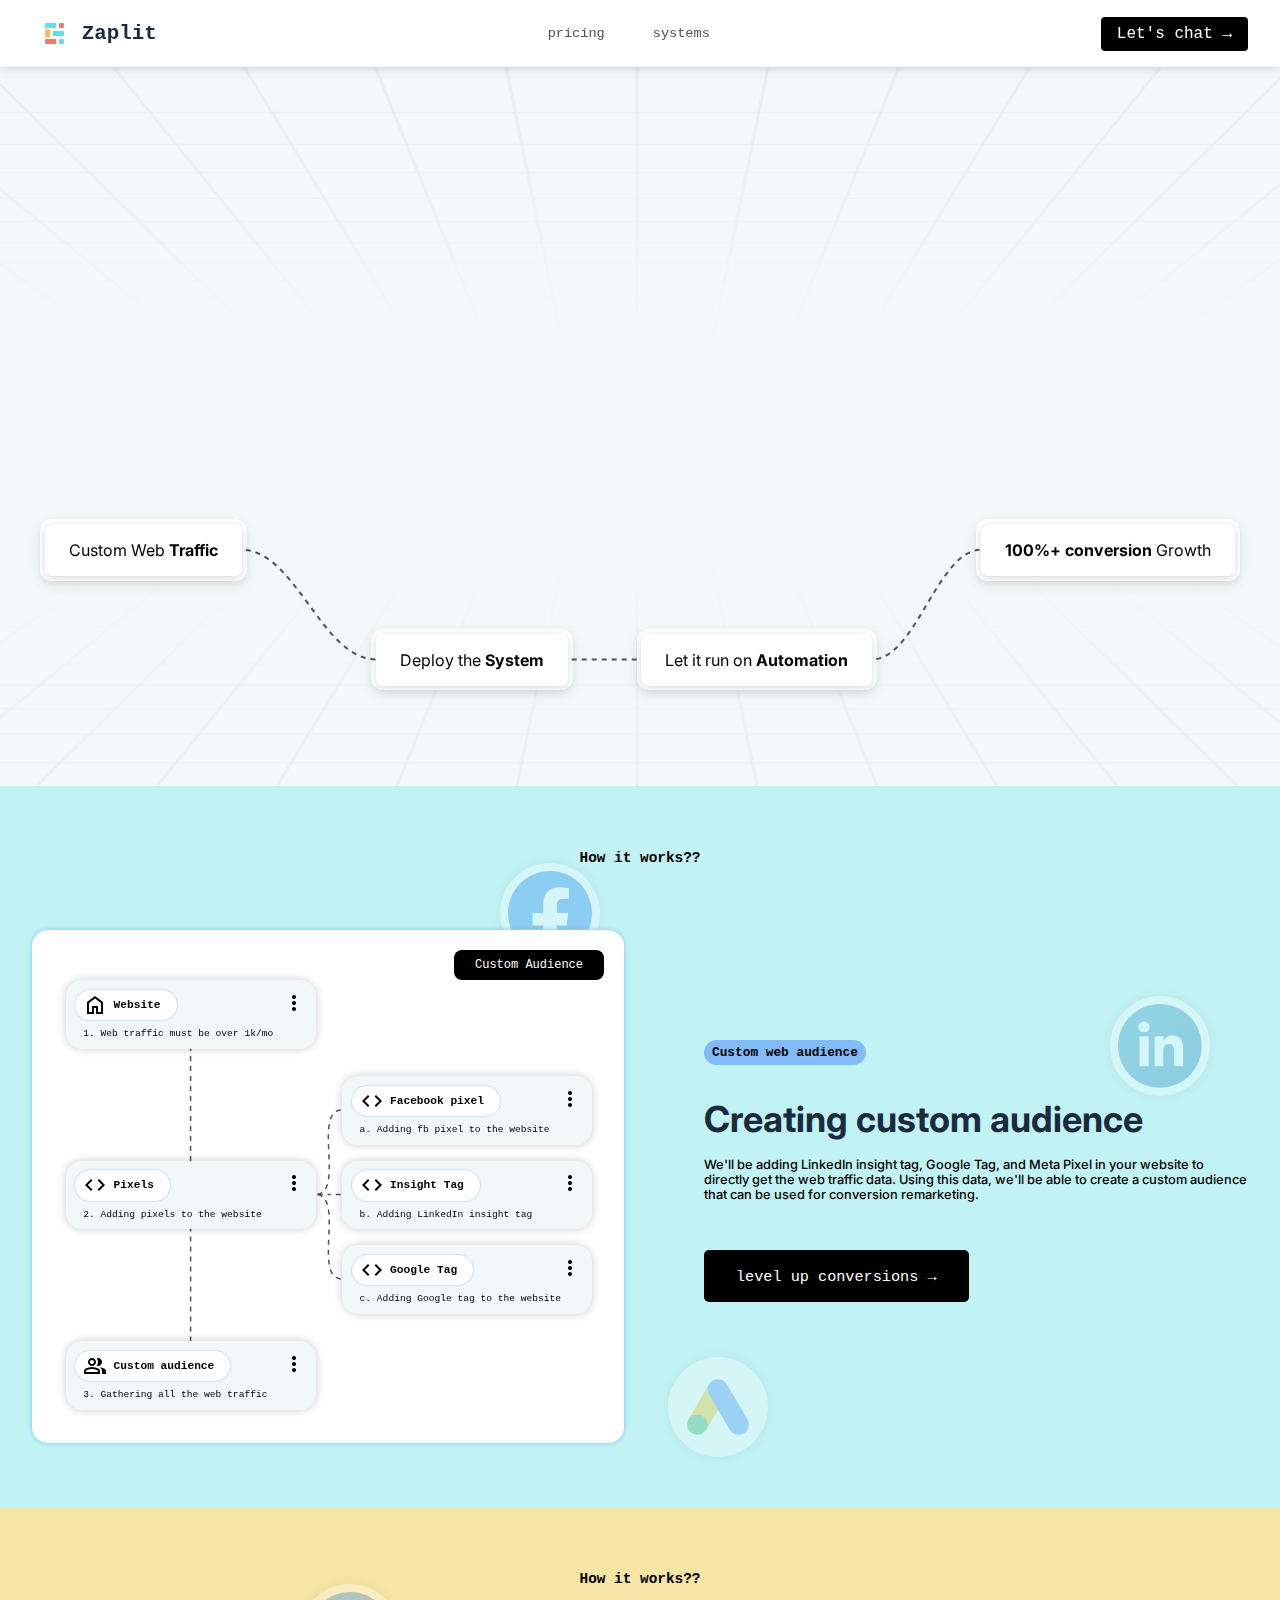
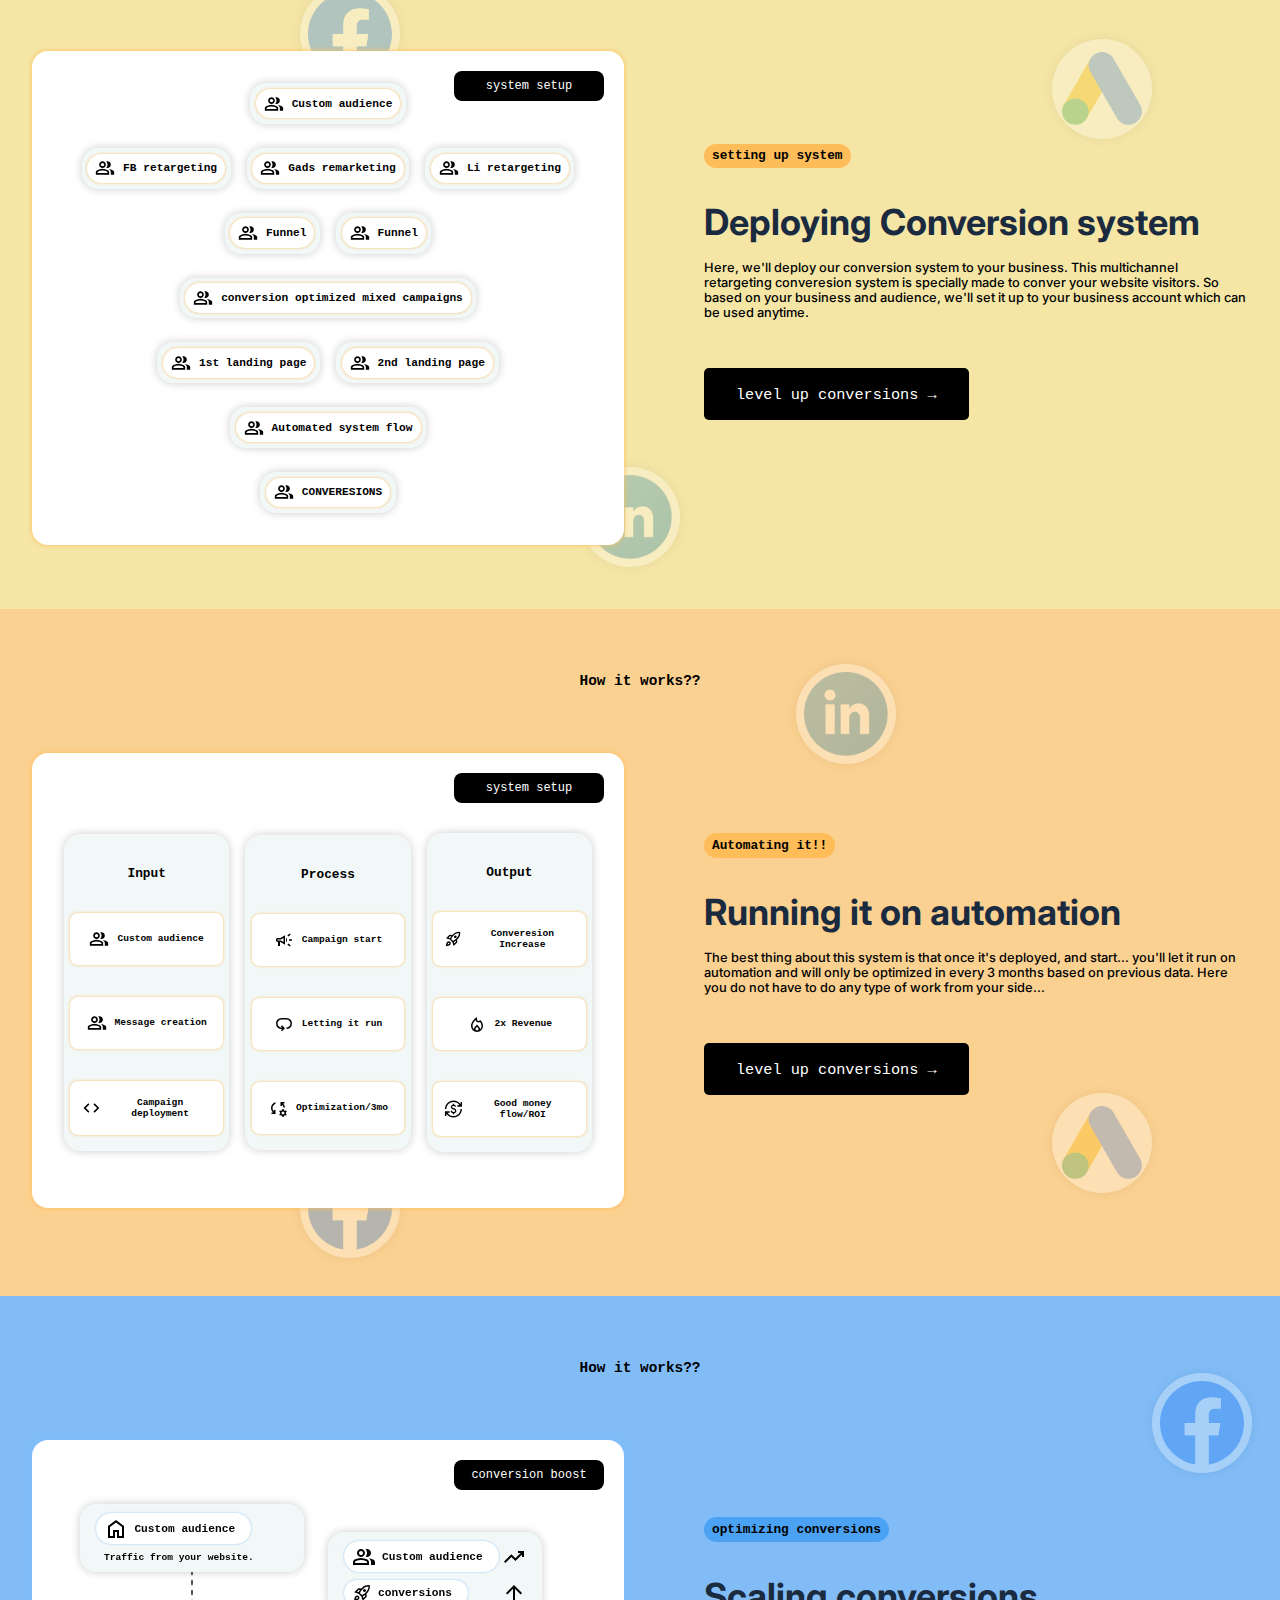
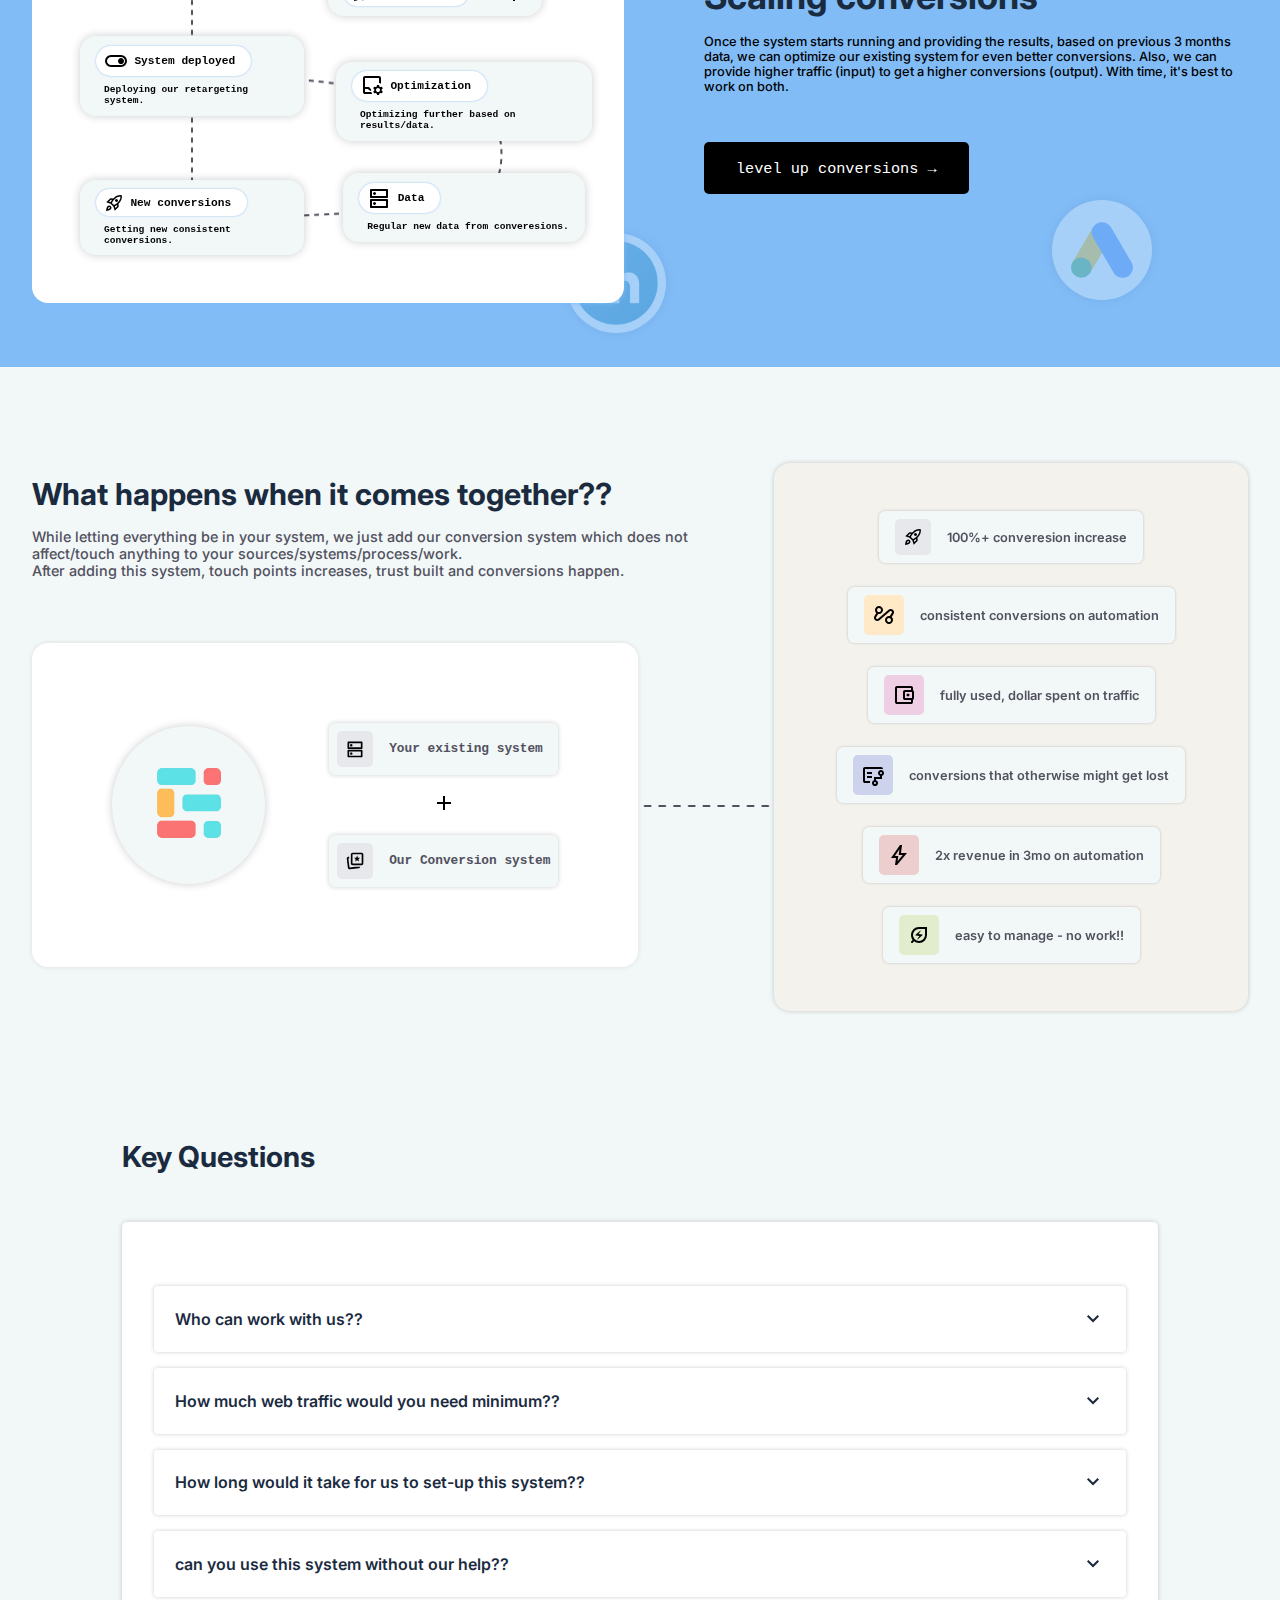
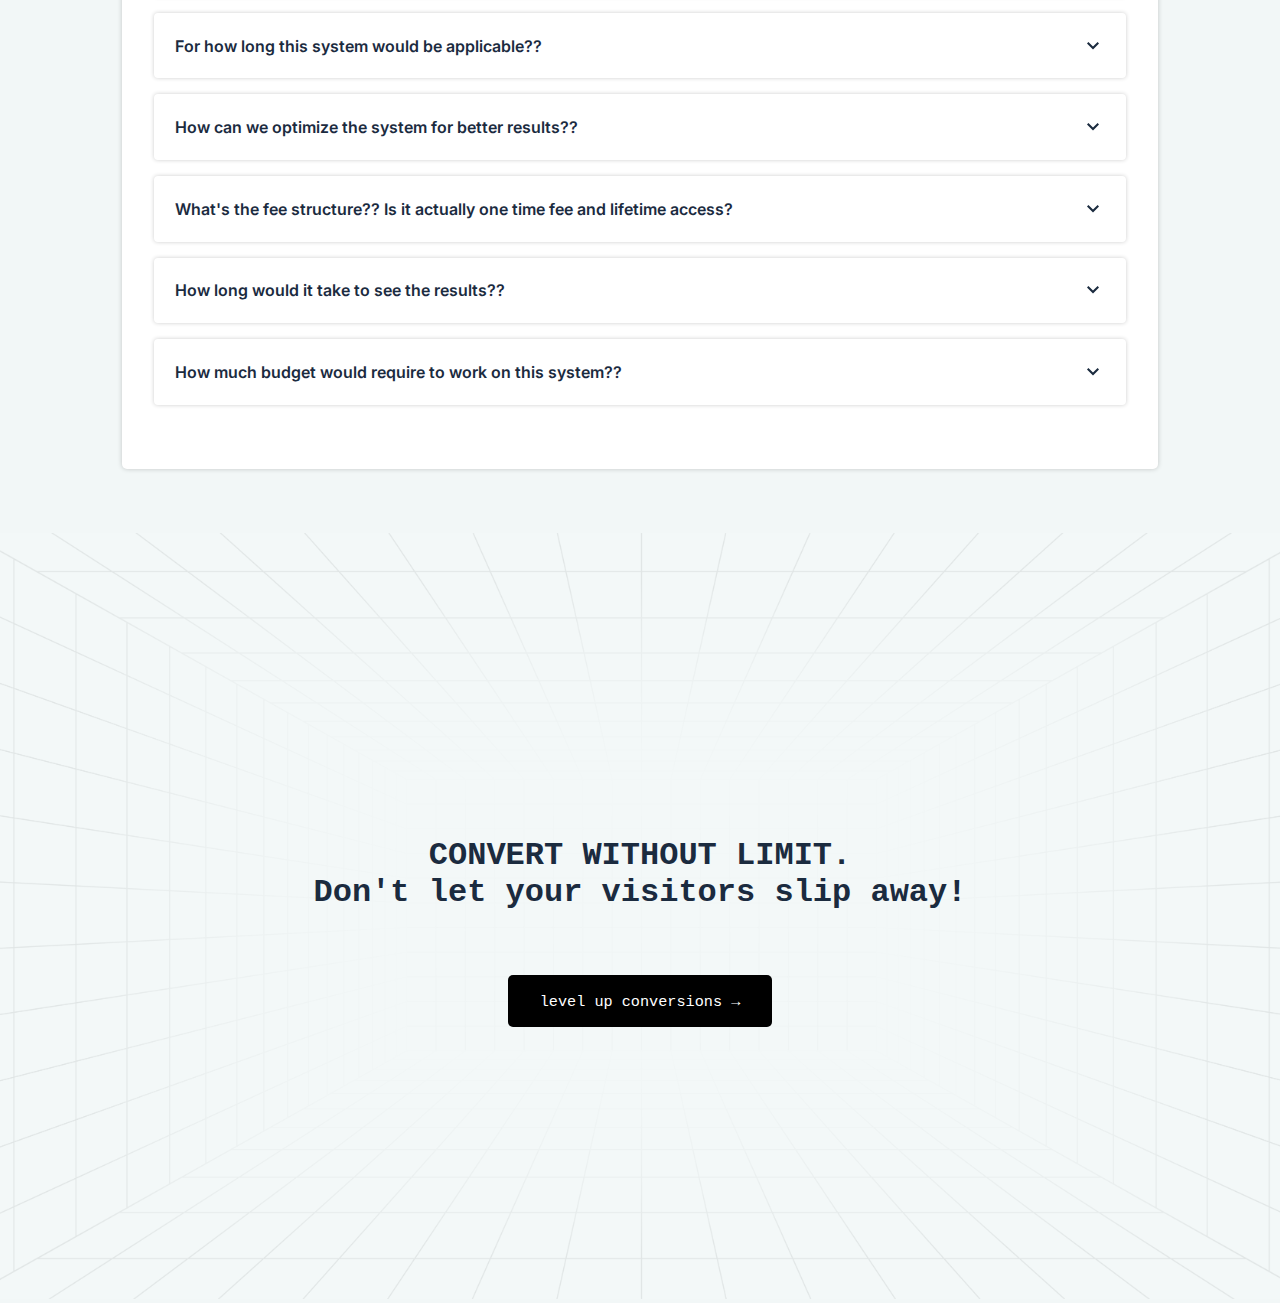
==== commit 7dde4efe: "improved nav-cta-button" ====
--- a/index.html
+++ b/index.html
@@ -11,7 +11,7 @@
       rel="stylesheet"
     />
 
-    <link rel="icon" href="images/favicon-logo.png">
+    <link rel="icon" href="images/favicon-logo.png" />
 
     <link rel="stylesheet" href="/styles/general.css" />
     <link rel="stylesheet" href="/styles/hiw-general.css" />
@@ -47,11 +47,7 @@
           <a href="/systems" class="nav-link">systems</a>
         </div>
 
-        <div class="nav-cta">
-          <button class="nav-btn">
-            <a href="/chat">Let's chat &#x2192;</a>
-          </button>
-        </div>
+        <a class="nav-btn" href="/chat">Let's chat &#x2192;</a>
 
         <div class="hamburger">
           <span class="bar"></span>
--- a/styles/nav.css
+++ b/styles/nav.css
@@ -53,7 +53,6 @@
 }
 
 .nav-btn {
-  padding: 0.5rem 1rem;
   background-color: var(--color-btn-1);
   font-family: var(--font-secondary);
   color: white;
@@ -62,9 +61,7 @@
   cursor: pointer;
   font-weight: 500;
   transition: background-color 0.3s ease;
-}
-
-.nav-btn a {
+  padding: 0.5rem 1rem;
   text-decoration: none;
   color: var(--color-white-key);
   font-family: var(--font-secondary);
@@ -72,6 +69,7 @@
 
 .nav-btn:hover {
   background-color: var(--color-btn-hover-1);
+  transform: translateY(-1px);
 }
 
 .hamburger {
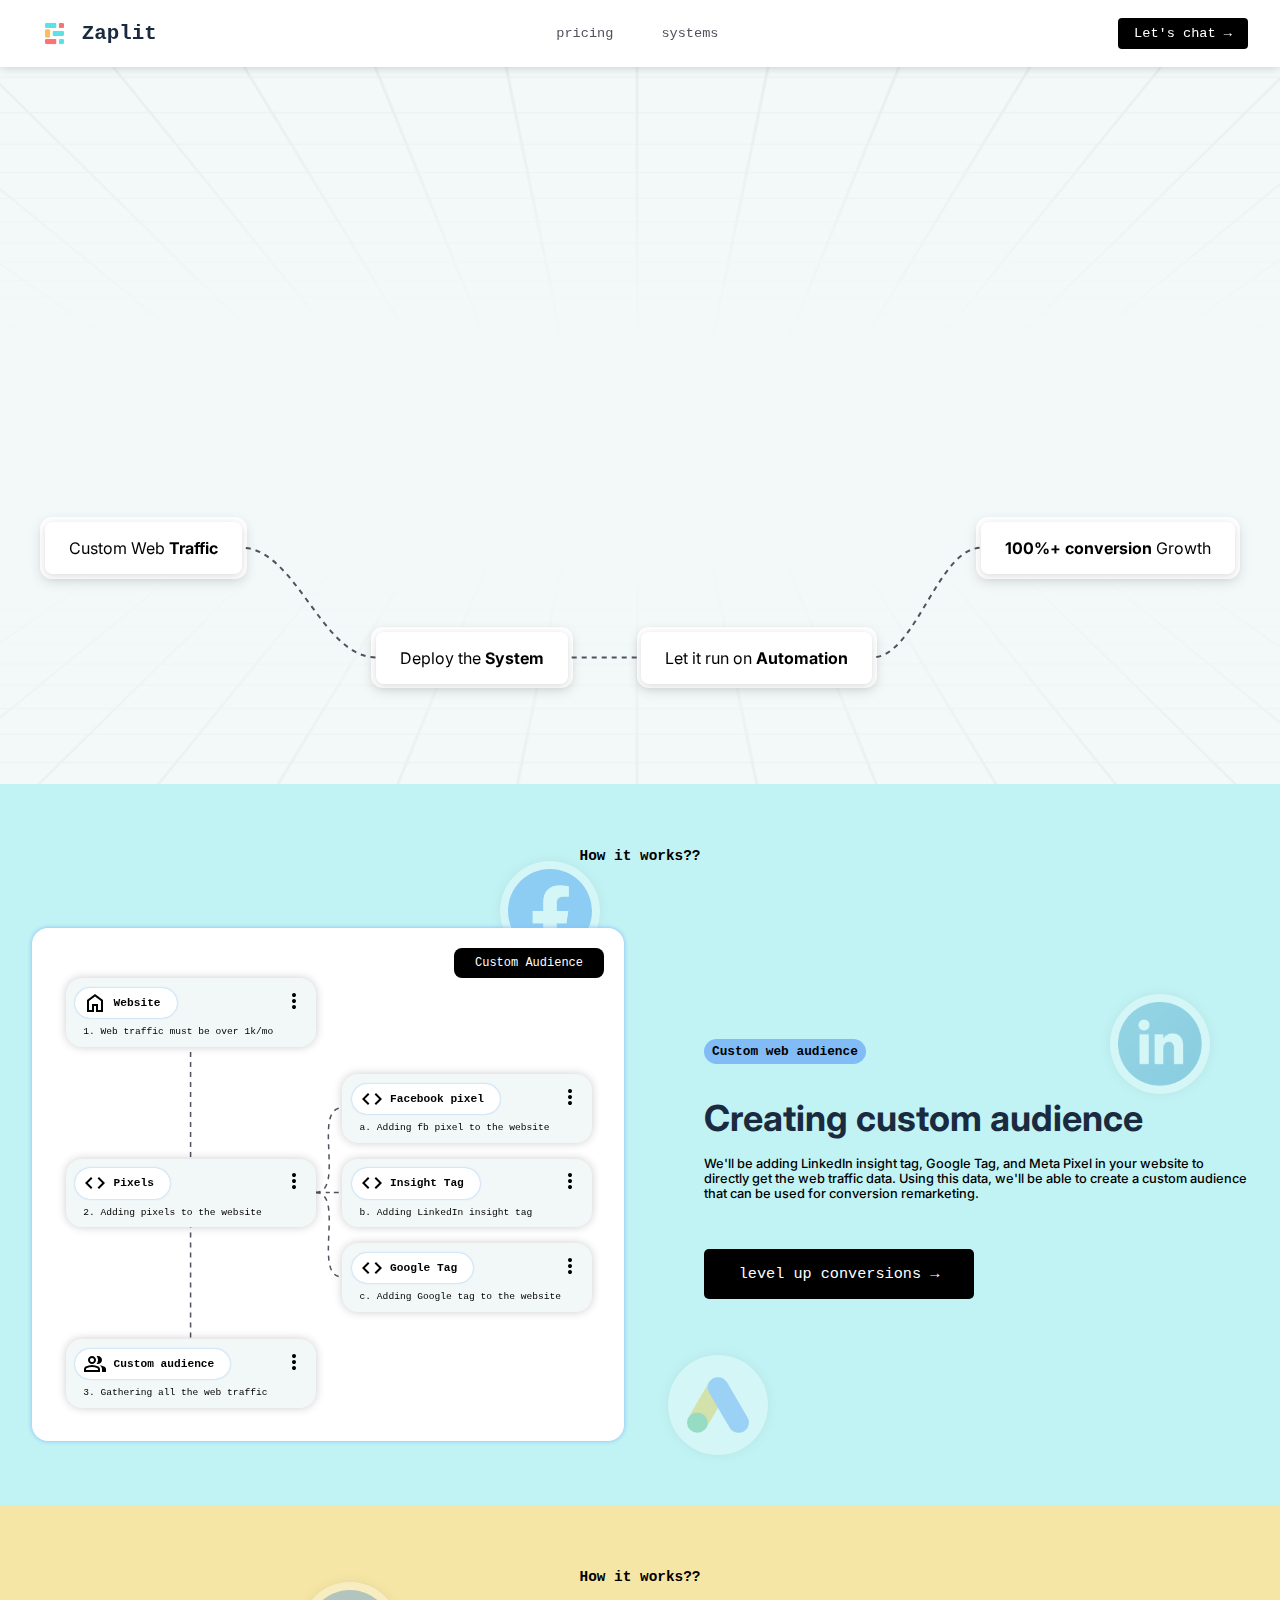
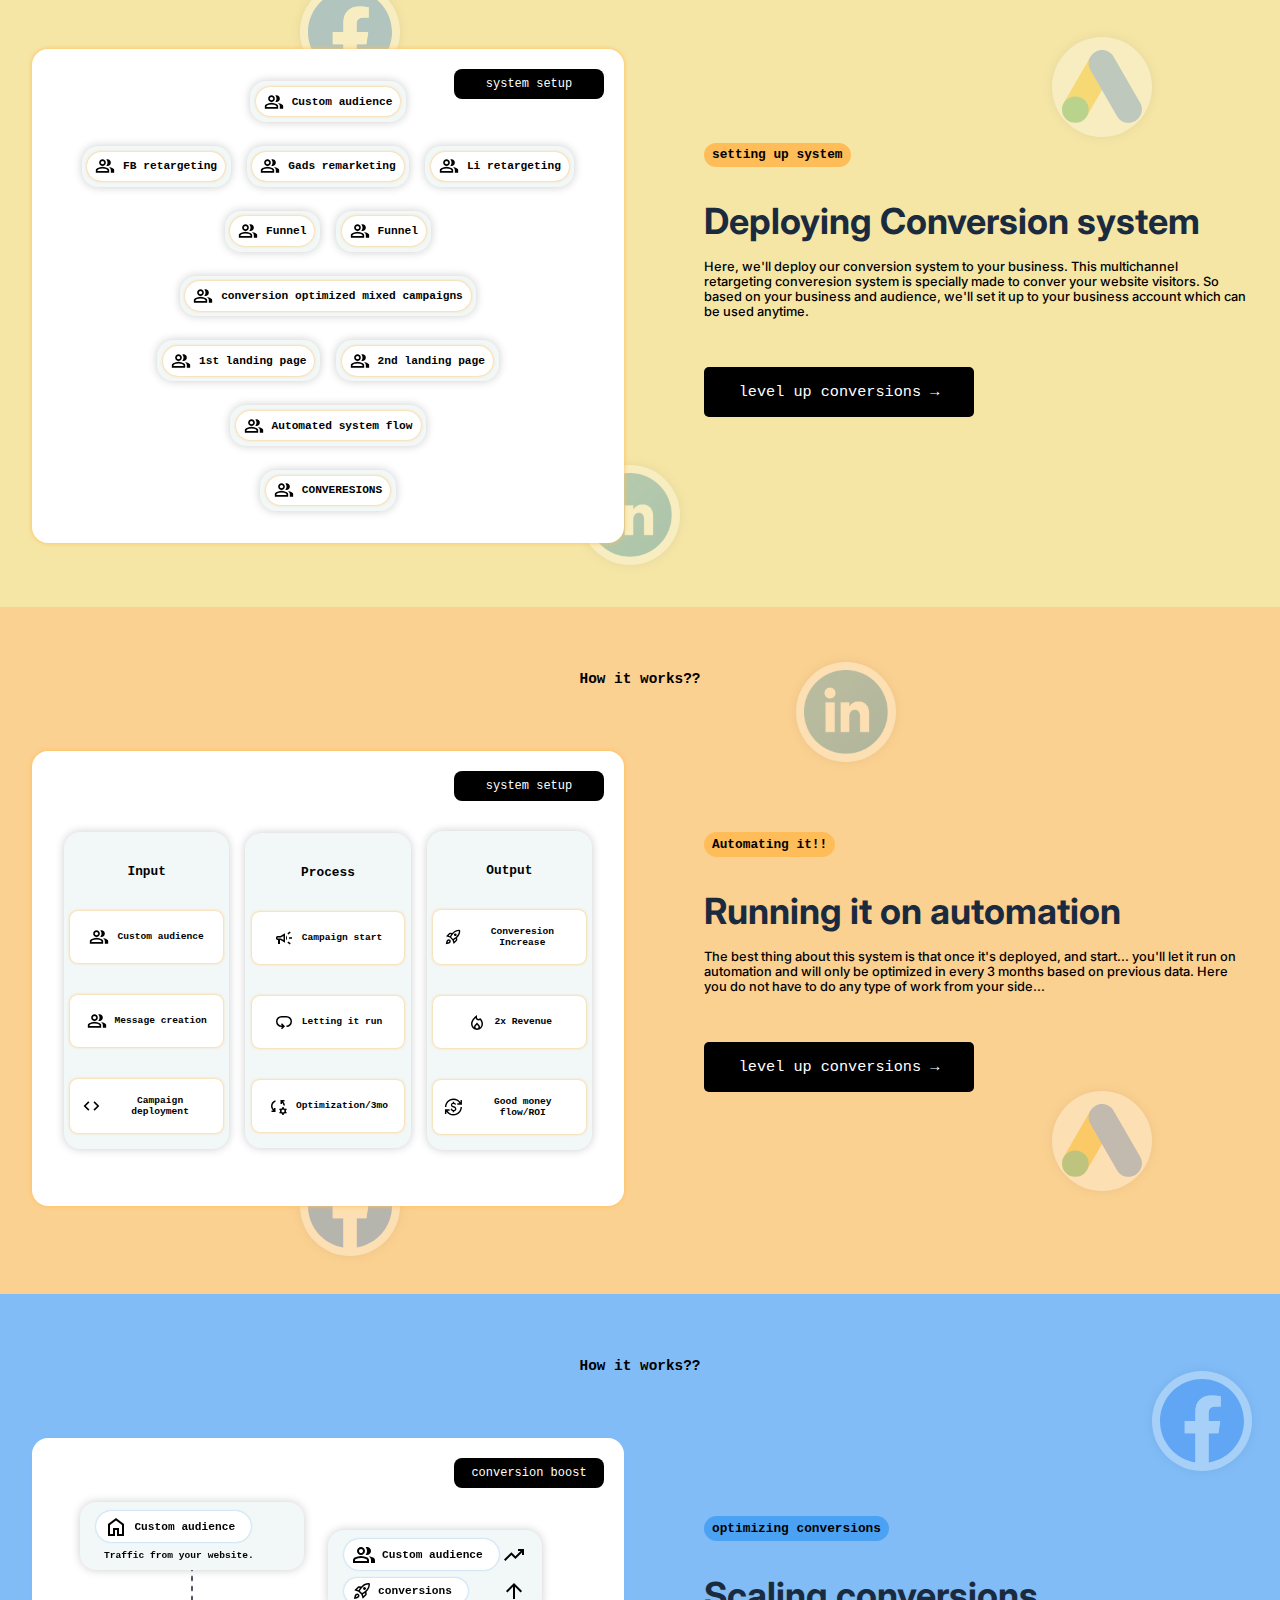
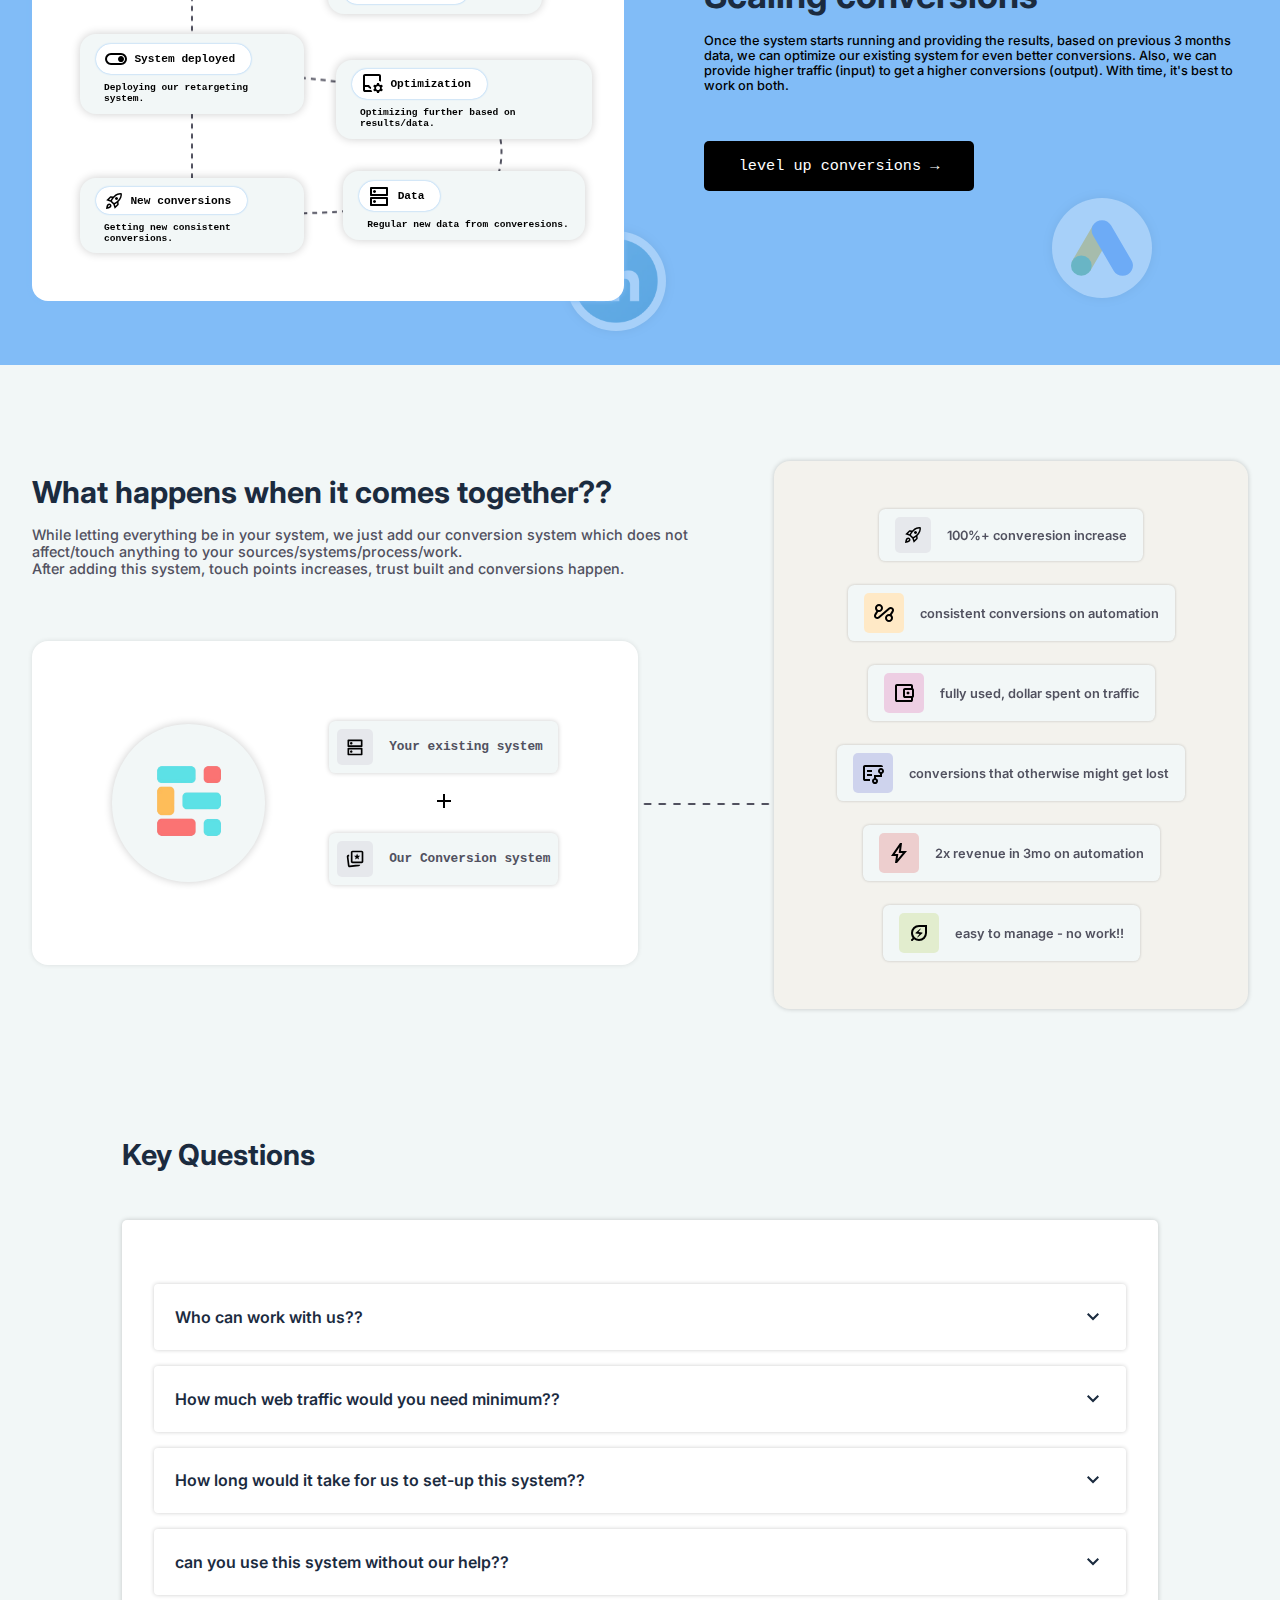
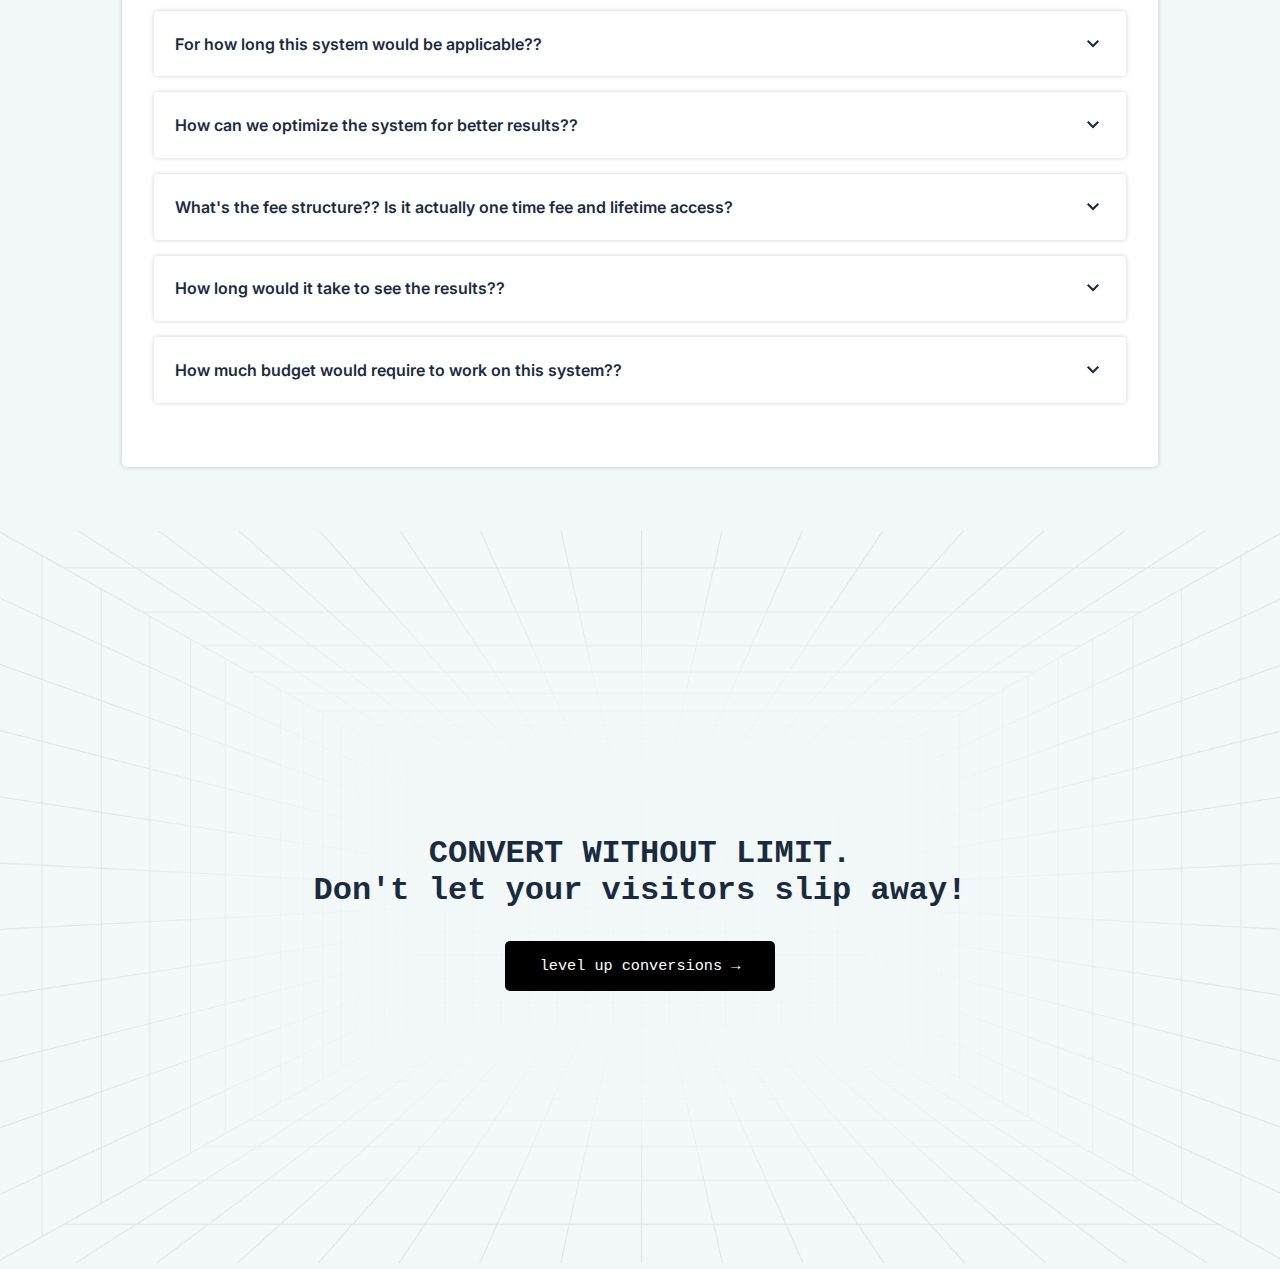
==== commit 9801cdb1: "improved all the buttons" ====
--- a/index.html
+++ b/index.html
@@ -71,11 +71,9 @@
             <b>100% increase</b> in conversion rates.
           </p>
         </div>
-        <div class="cta-btn-container">
-          <button class="cta-btn fade-in-up delay-4">
-            <a href="/chat">level up conversions &#x2192;</a>
-          </button>
-        </div>
+        <a class="cta-btn fade-in-up delay-4" href="/chat"
+          >level up conversions &#x2192;</a
+        >
 
         <ul class="boxes">
           <!-- Add this canvas element right after the ul opening tag -->
@@ -351,9 +349,9 @@
                 </p>
               </li>
               <li class="cta-btn-right">
-                <button class="cta-btn">
-                  <a href="/chat">level up conversions &#x2192;</a>
-                </button>
+                <a class="cta-btn" href="/chat"
+                  >level up conversions &#x2192;</a
+                >
               </li>
             </ul>
           </div>
@@ -603,9 +601,9 @@
                 </p>
               </li>
               <li class="cta-btn-right">
-                <button class="cta-btn">
-                  <a href="/chat">level up conversions &#x2192;</a>
-                </button>
+                <a class="cta-btn" href="/chat"
+                  >level up conversions &#x2192;</a
+                >
               </li>
             </ul>
           </div>
@@ -804,9 +802,9 @@
                 </p>
               </li>
               <li class="cta-btn-right">
-                <button class="cta-btn">
-                  <a href="/chat">level up conversions &#x2192;</a>
-                </button>
+                <a class="cta-btn" href="/chat"
+                  >level up conversions &#x2192;</a
+                >
               </li>
             </ul>
           </div>
@@ -1032,9 +1030,9 @@
                 </p>
               </li>
               <li class="cta-btn-right">
-                <button class="cta-btn">
-                  <a href="/chat">level up conversions &#x2192;</a>
-                </button>
+                <a class="cta-btn" href="/chat"
+                  >level up conversions &#x2192;</a
+                >
               </li>
             </ul>
           </div>
@@ -1508,9 +1506,7 @@
           CONVERT WITHOUT LIMIT. <br />
           Don't let your visitors slip away!
         </p>
-        <button class="cta-btn">
-          <a href="/chat">level up conversions &#x2192;</a>
-        </button>
+        <a class="cta-btn" href="/chat">level up conversions &#x2192;</a>
       </section>
     </footer>
   </body>
--- a/styles/nav.css
+++ b/styles/nav.css
@@ -55,7 +55,7 @@
 .nav-btn {
   background-color: var(--color-btn-1);
   font-family: var(--font-secondary);
-  color: white;
+  color: var(--color-white-key);
   border: none;
   border-radius: 4px;
   cursor: pointer;
@@ -64,7 +64,7 @@
   padding: 0.5rem 1rem;
   text-decoration: none;
   color: var(--color-white-key);
-  font-family: var(--font-secondary);
+  font-size: 0.85rem;
 }
 
 .nav-btn:hover {
--- a/styles/hero.css
+++ b/styles/hero.css
@@ -74,16 +74,13 @@
   }
 }
 
-.cta-btn-container {
-  display: flex;
-  justify-content: center;
-  align-items: center;
-}
-
 .cta-btn {
+  display: flex;
+  justify-content: center;
+  align-items: center;
   background-color: var(--color-btn-1);
   color: var(--color-white-key);
-  padding: 1rem 2rem;
+  padding: 1rem 1.8rem;
   border-radius: 5px;
   font-size: 0.95rem;
   font-weight: 500;
@@ -91,19 +88,24 @@
   cursor: pointer;
   margin: 2rem auto;
   transition: transform 0.3s ease;
+  width: 270px;
+}
+
+.cta-btn {
+  text-decoration: none;
+  color: var(--color-white-key);
+  font-family: var(--font-secondary);
+}
+
+/* Add a new delay class for the CTA button */
+.delay-4 {
+  animation-delay: 1s !important;
 }
 
 .cta-btn:hover {
   background-color: var(--color-btn-hover-1);
   transform: translateY(-2px);
 }
-
-.cta-btn a {
-  text-decoration: none;
-  color: var(--color-white-key);
-  font-family: var(--font-secondary);
-}
-
 /* Boxes */
 
 .boxes {
@@ -175,13 +177,13 @@
   z-index: 1;
 }
 
-/* Add a new delay class for the CTA button */
-.delay-4 {
-  animation-delay: 1.6s !important;
-}
-
 /* Media queries for responsive design */
 @media screen and (max-width: 768px) {
+  .cta-btn {
+    width: 100%;
+    max-width: 300px;
+  }
+
   .hero {
     padding: 2rem 1rem;
   }
@@ -196,14 +198,14 @@
   }
 
   .boxes {
-    margin: 2rem auto;
+    margin: 4rem auto;
     padding: 0.3rem;
   }
 
   .bottom-row {
     margin-left: 0;
   }
-  
+
   /* Hide canvas on mobile as connections might not make sense in vertical layout */
   .connection-line {
     display: block;
@@ -219,9 +221,4 @@
   .main-content p {
     text-align: left;
   }
-
-  .cta-btn {
-    width: 100%;
-    max-width: 300px;
-  }
-}
+}
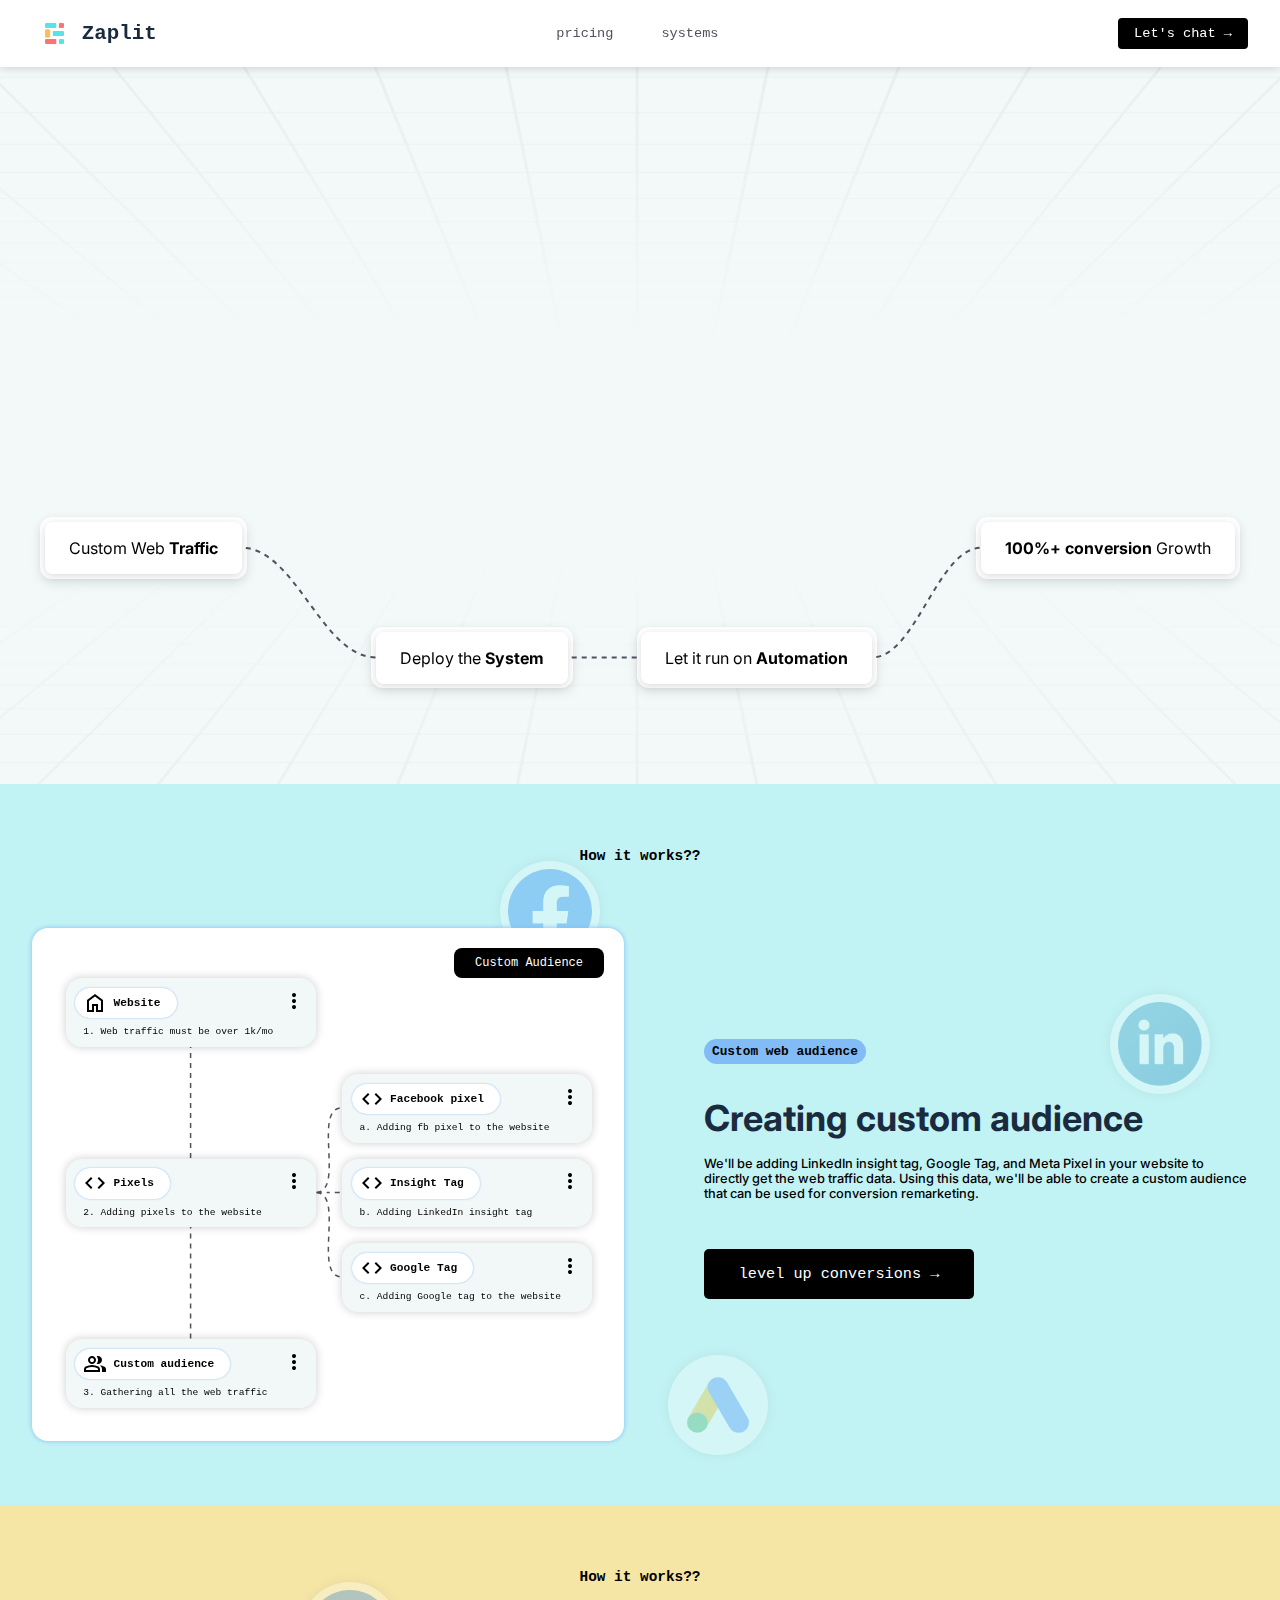
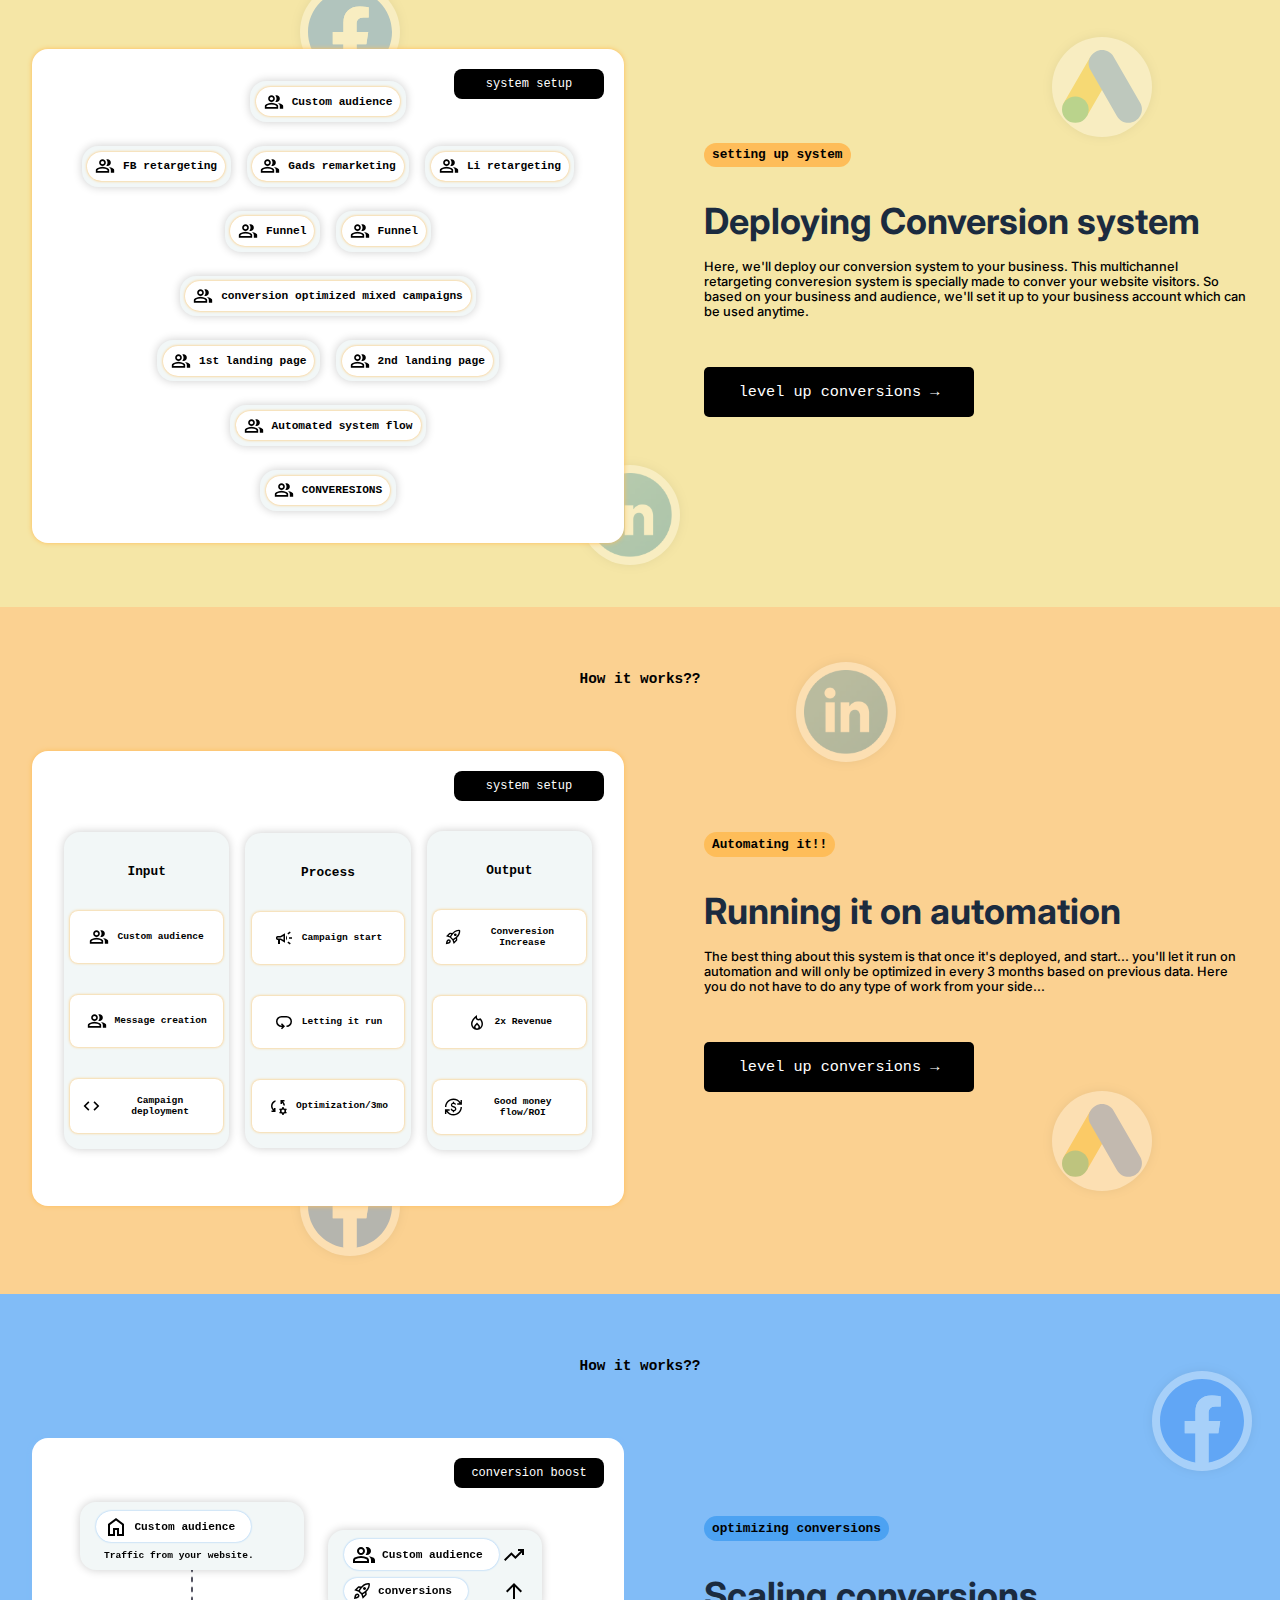
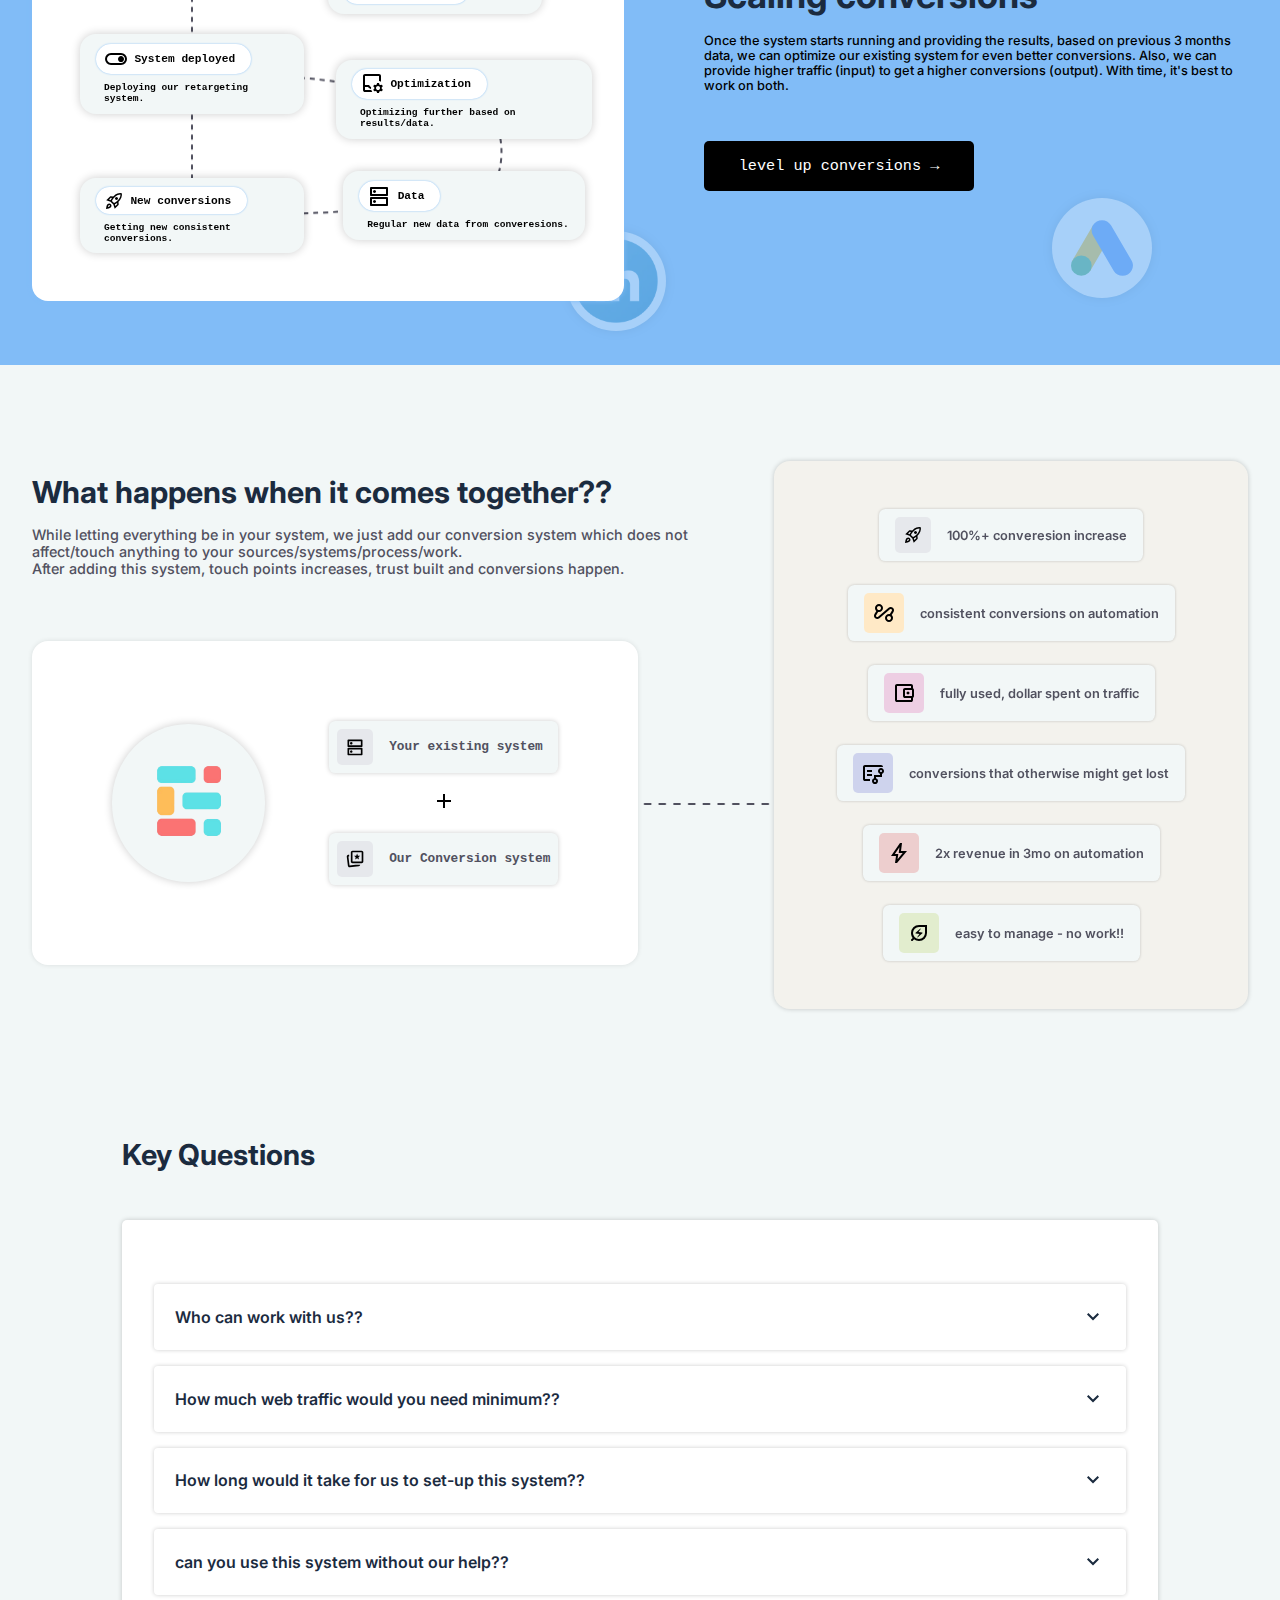
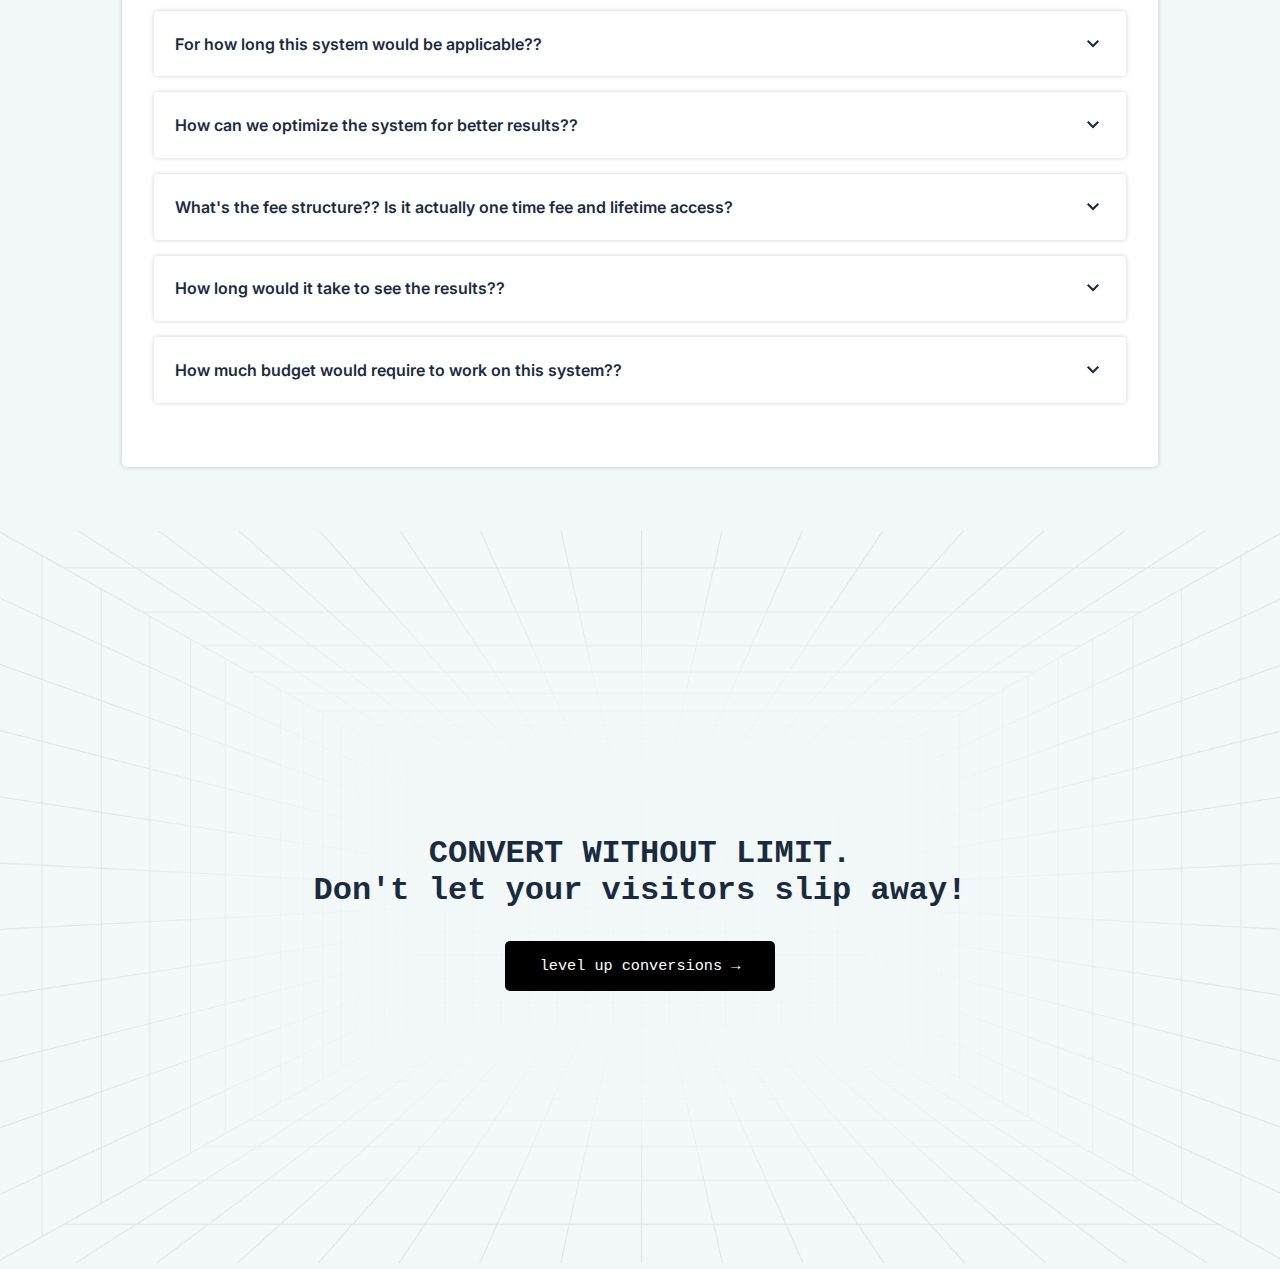
==== commit dc00b77f: "Added Google Tag" ====
--- a/index.html
+++ b/index.html
@@ -1,6 +1,20 @@
 <!DOCTYPE html>
 <html lang="en">
   <head>
+    <!-- Google tag (gtag.js) -->
+    <script
+      async
+      src="https://www.googletagmanager.com/gtag/js?id=G-F50Q1NWHR2"
+    ></script>
+    <script>
+      window.dataLayer = window.dataLayer || [];
+      function gtag() {
+        dataLayer.push(arguments);
+      }
+      gtag('js', new Date());
+
+      gtag('config', 'G-F50Q1NWHR2');
+    </script>
     <meta charset="UTF-8" />
     <meta name="viewport" content="width=device-width, initial-scale=1.0" />
     <title>Zaplit</title>
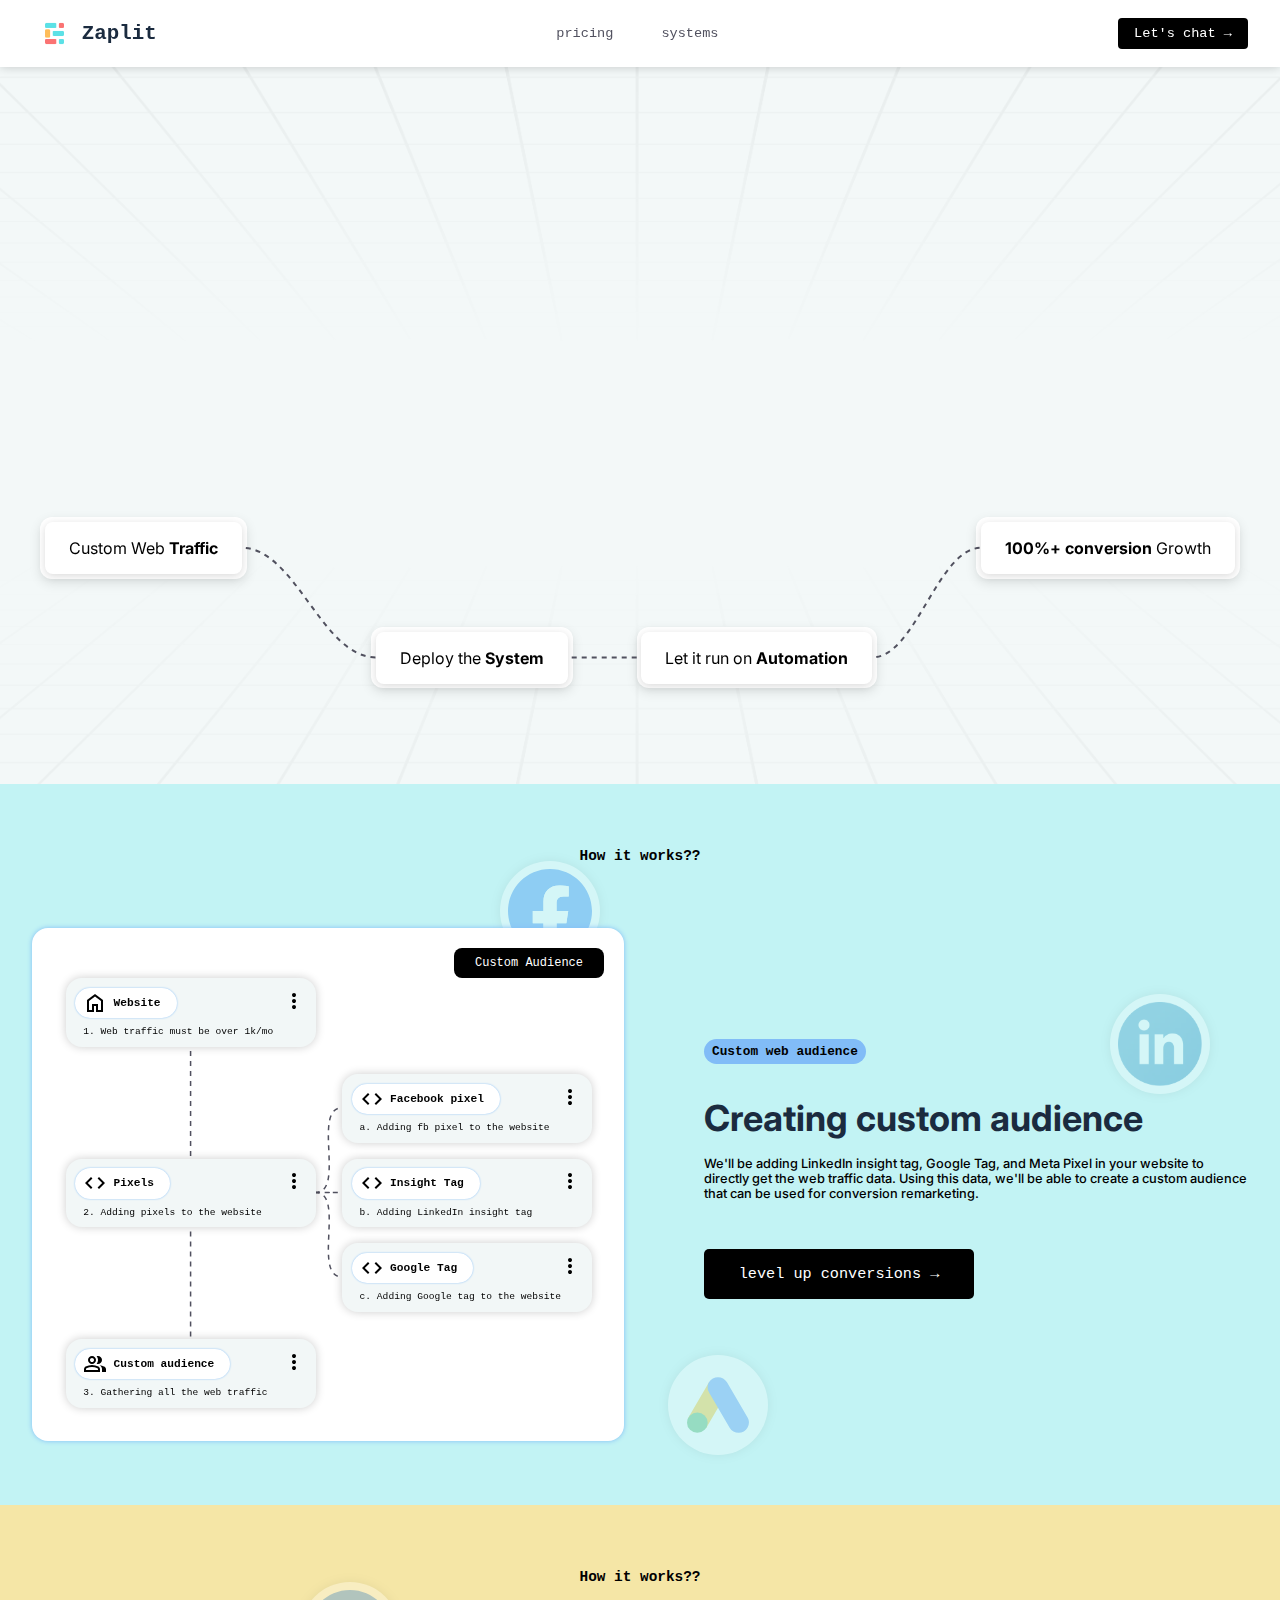
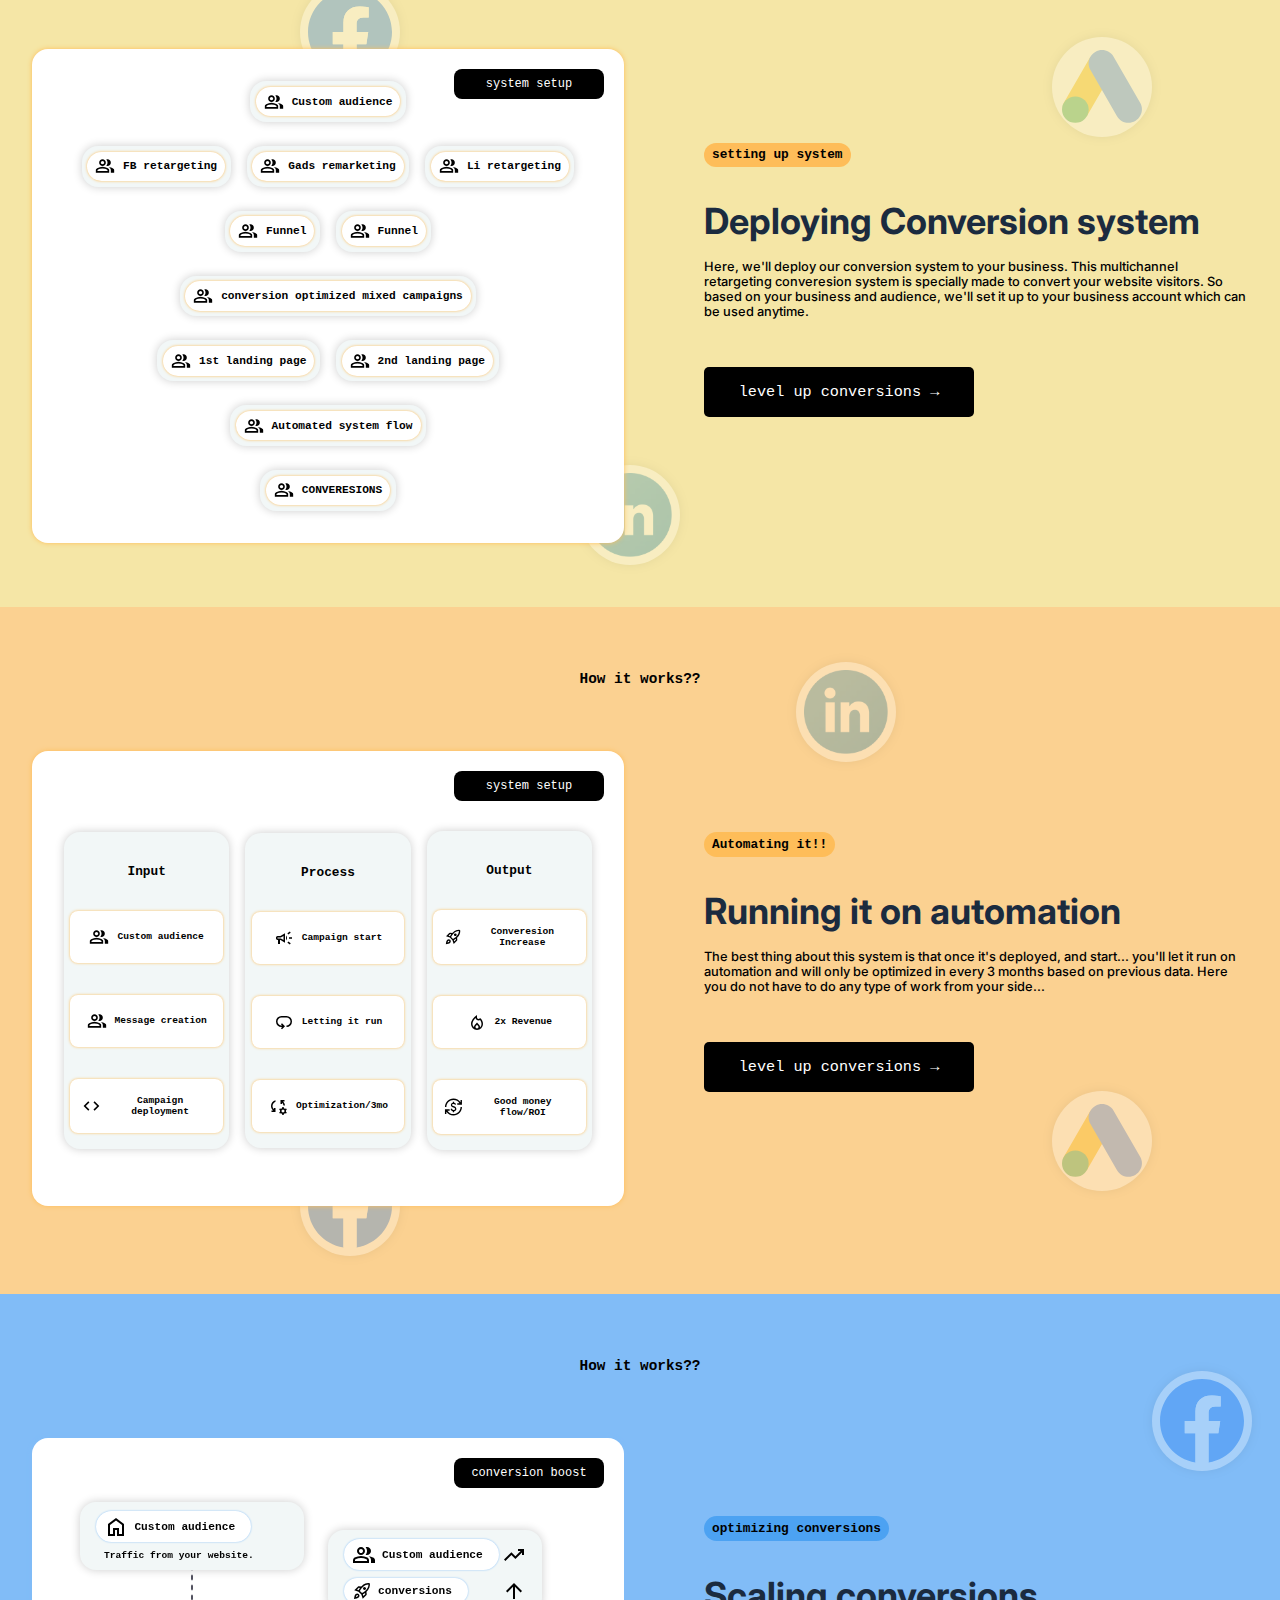
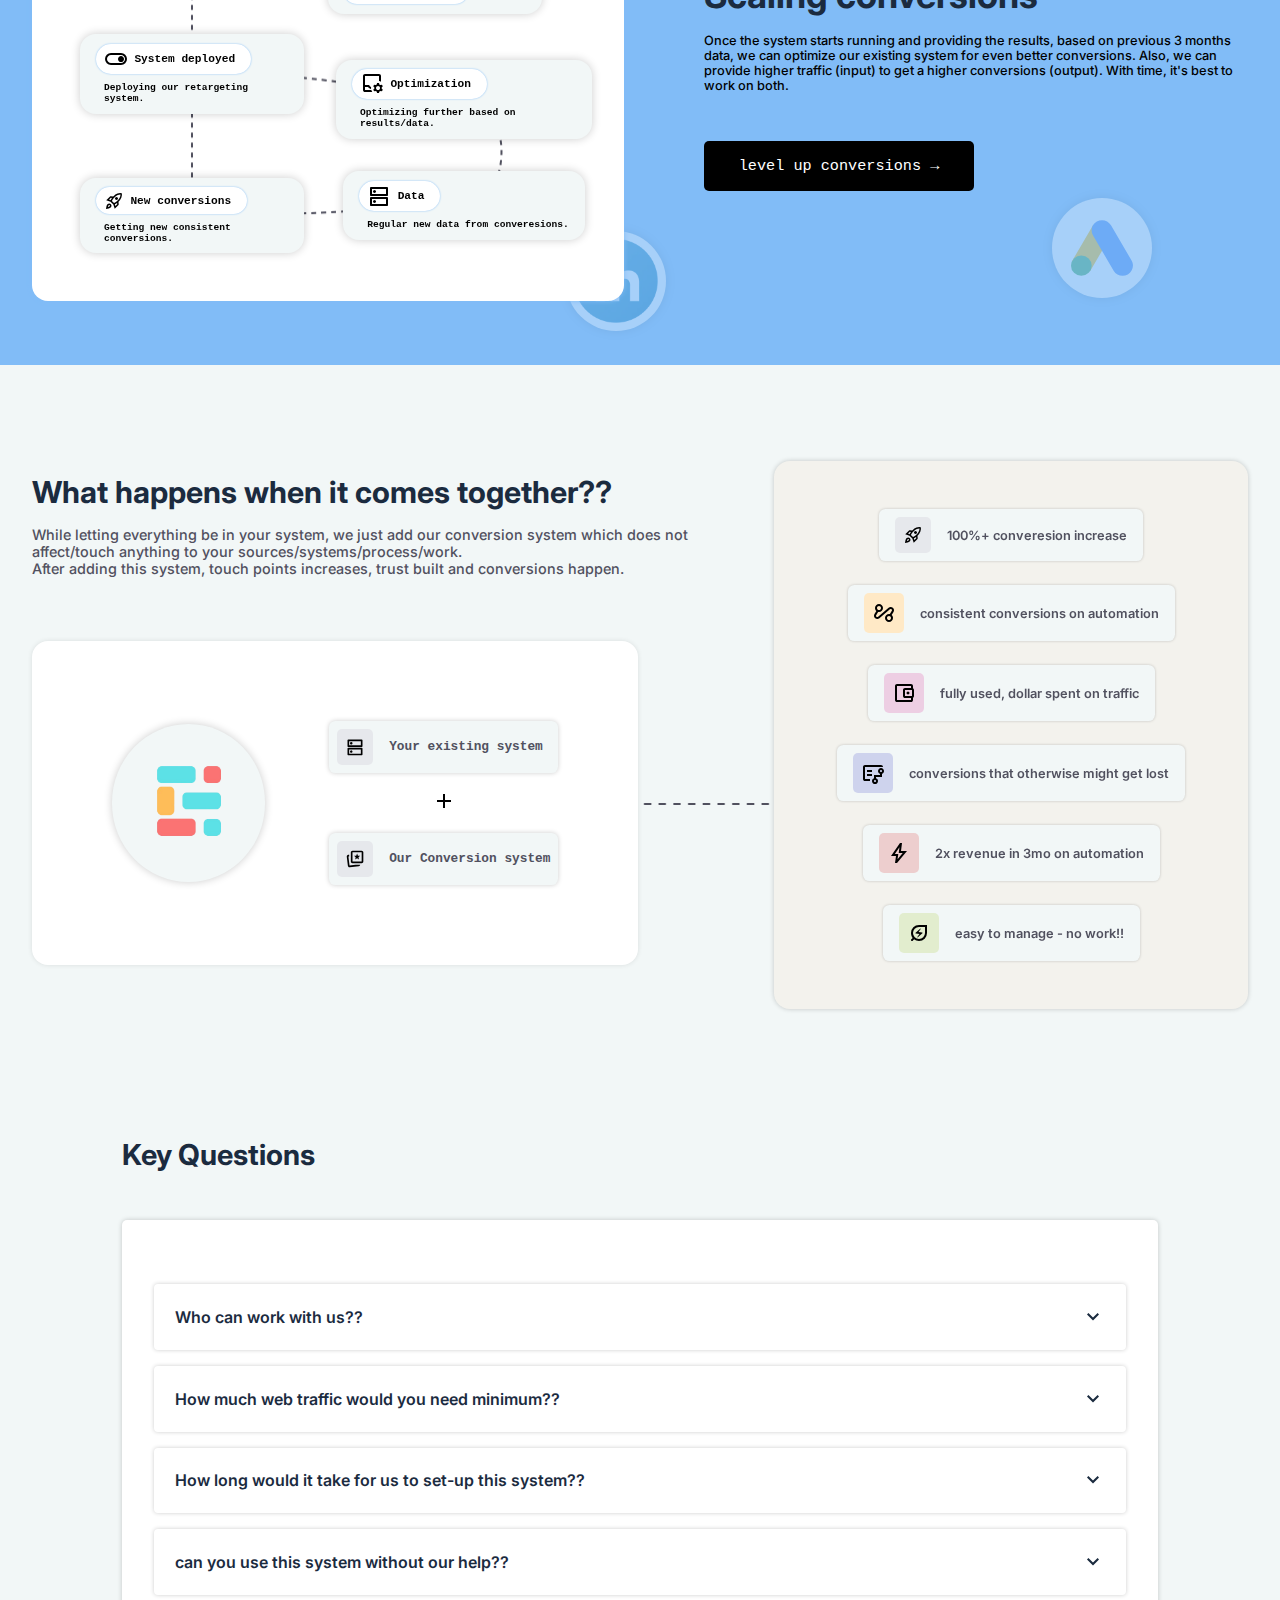
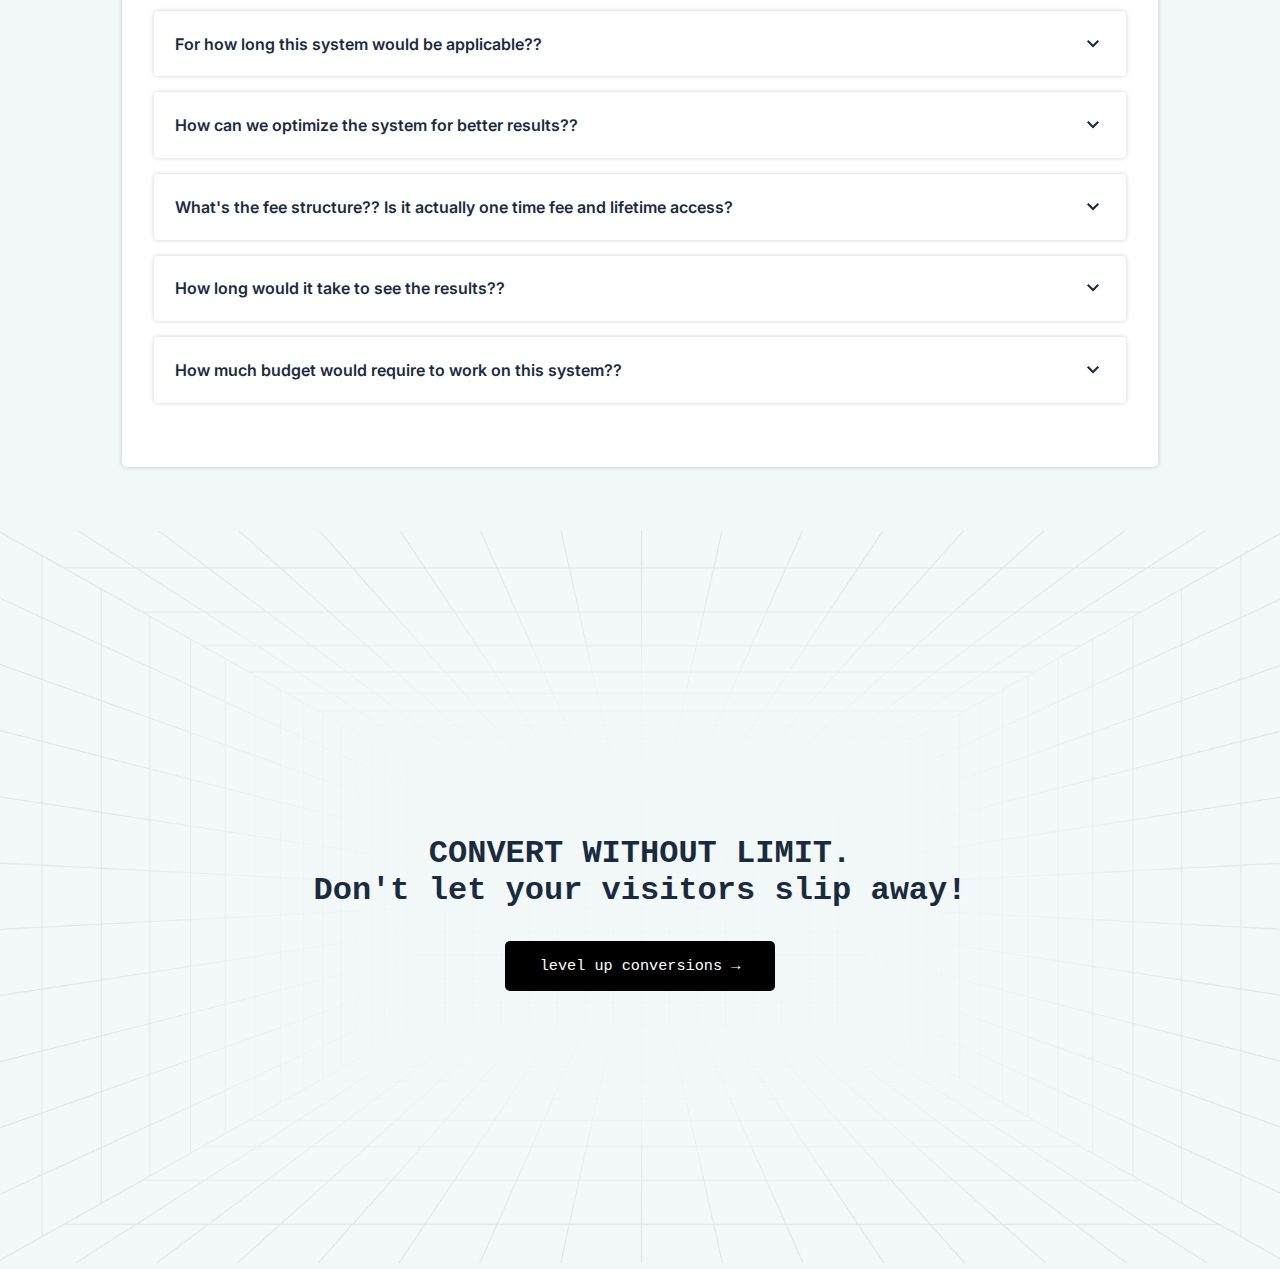
==== commit b94c06c2: "improve one text" ====
--- a/index.html
+++ b/index.html
@@ -609,7 +609,7 @@
                 <p>
                   Here, we'll deploy our conversion system to your business.
                   This multichannel retargeting converesion system is specially
-                  made to conver your website visitors. So based on your
+                  made to convert your website visitors. So based on your
                   business and audience, we'll set it up to your business
                   account which can be used anytime.
                 </p>
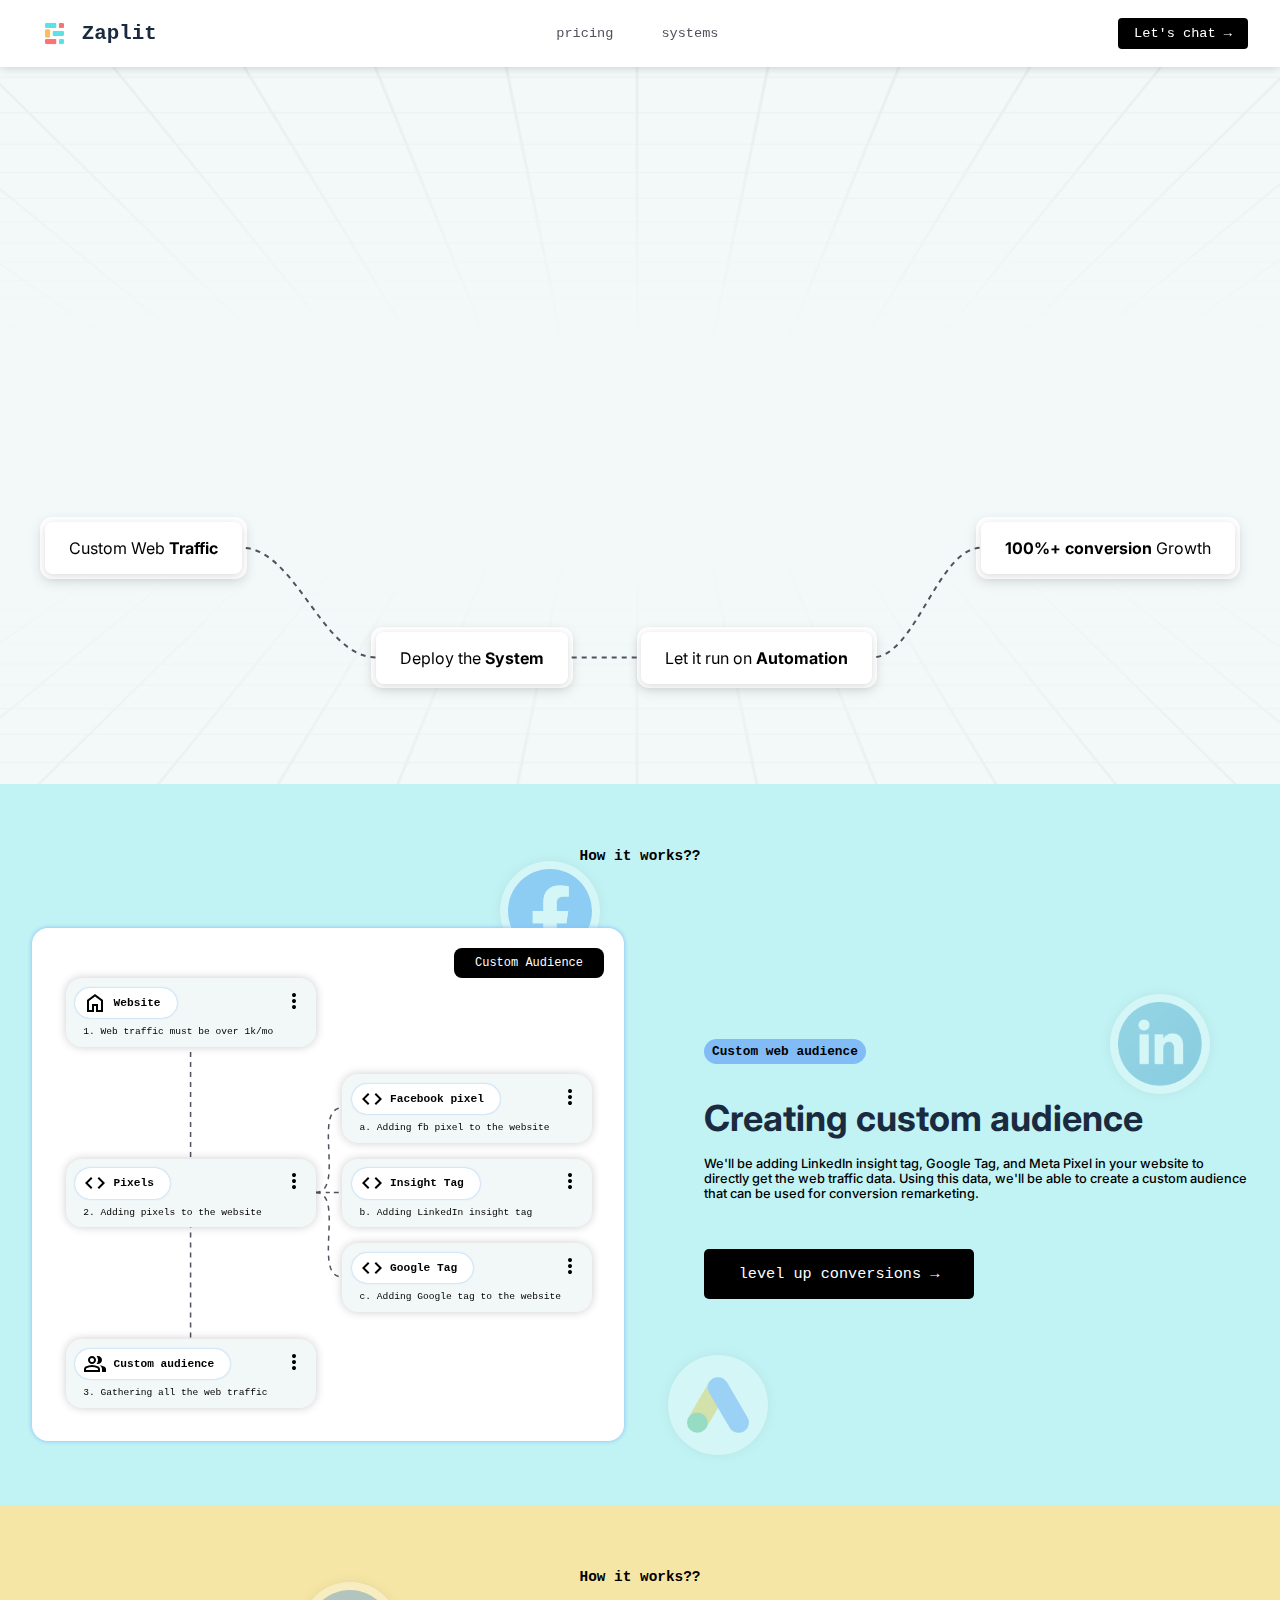
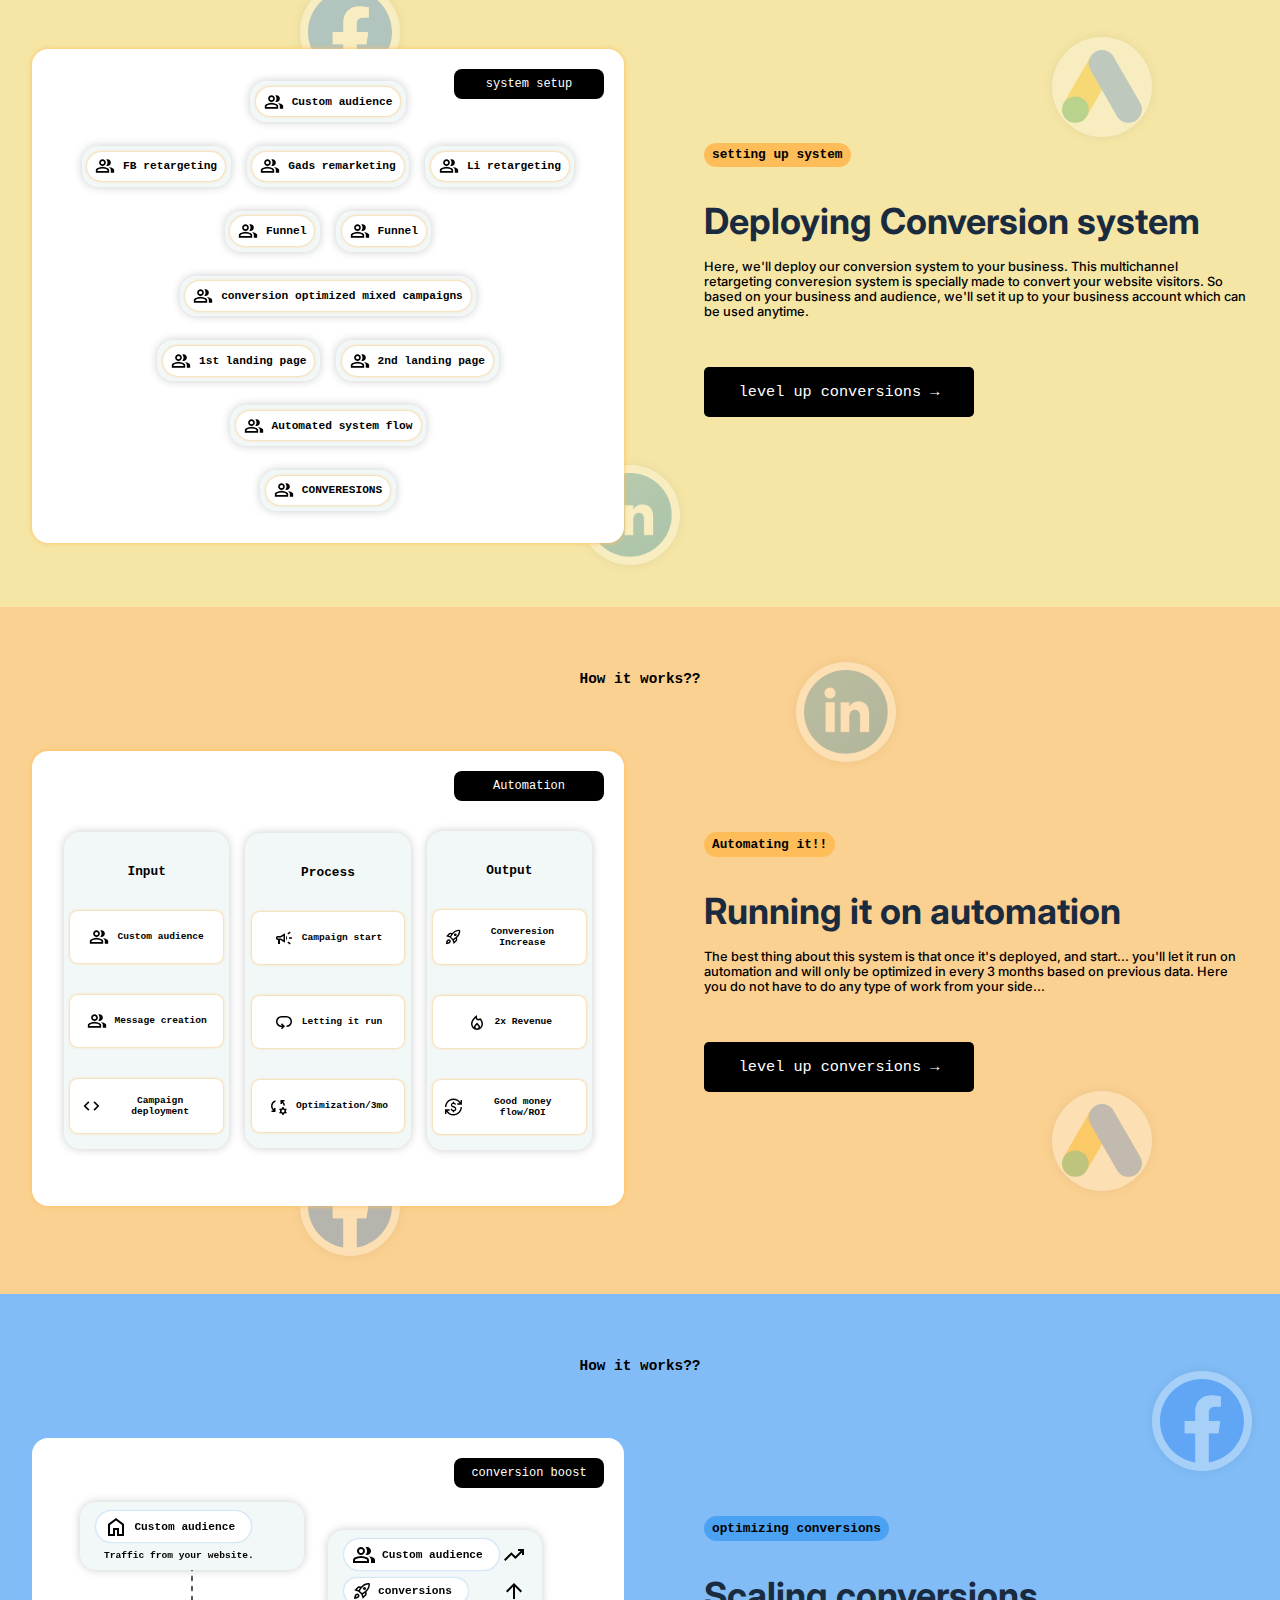
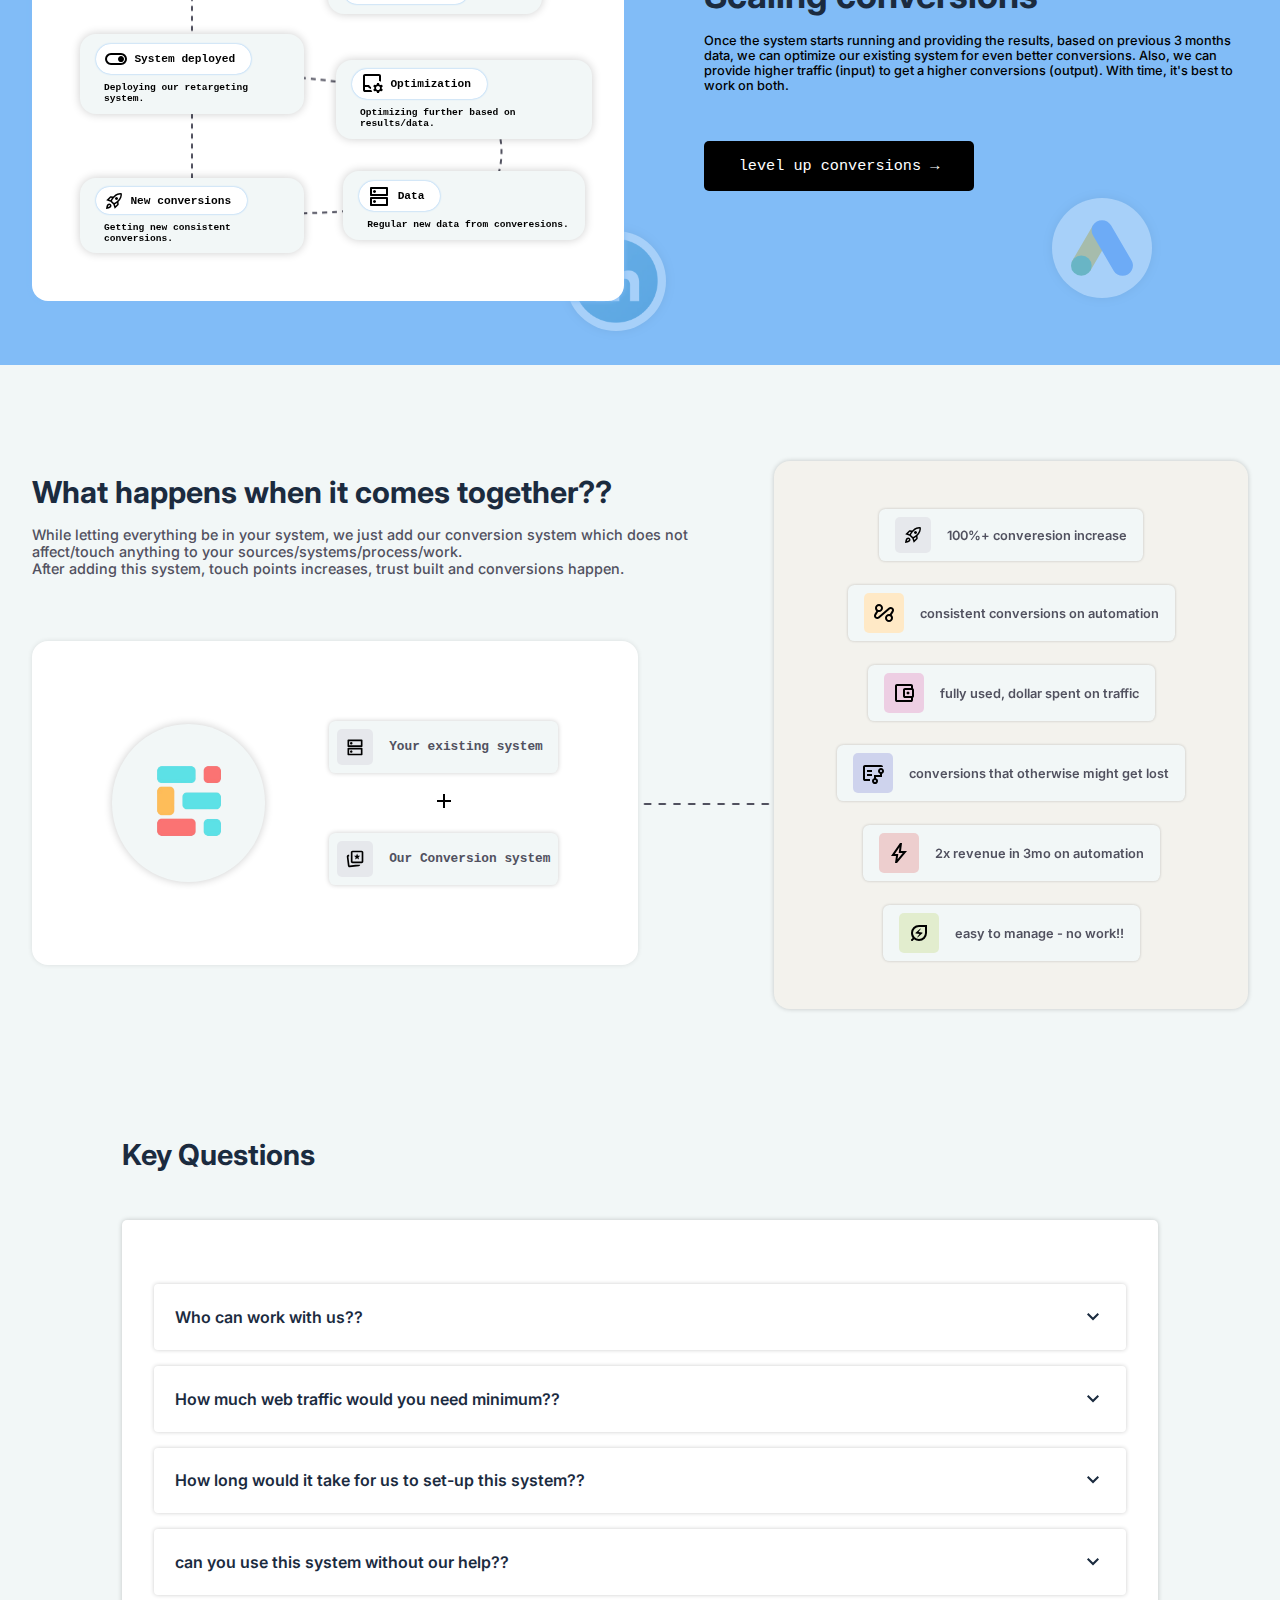
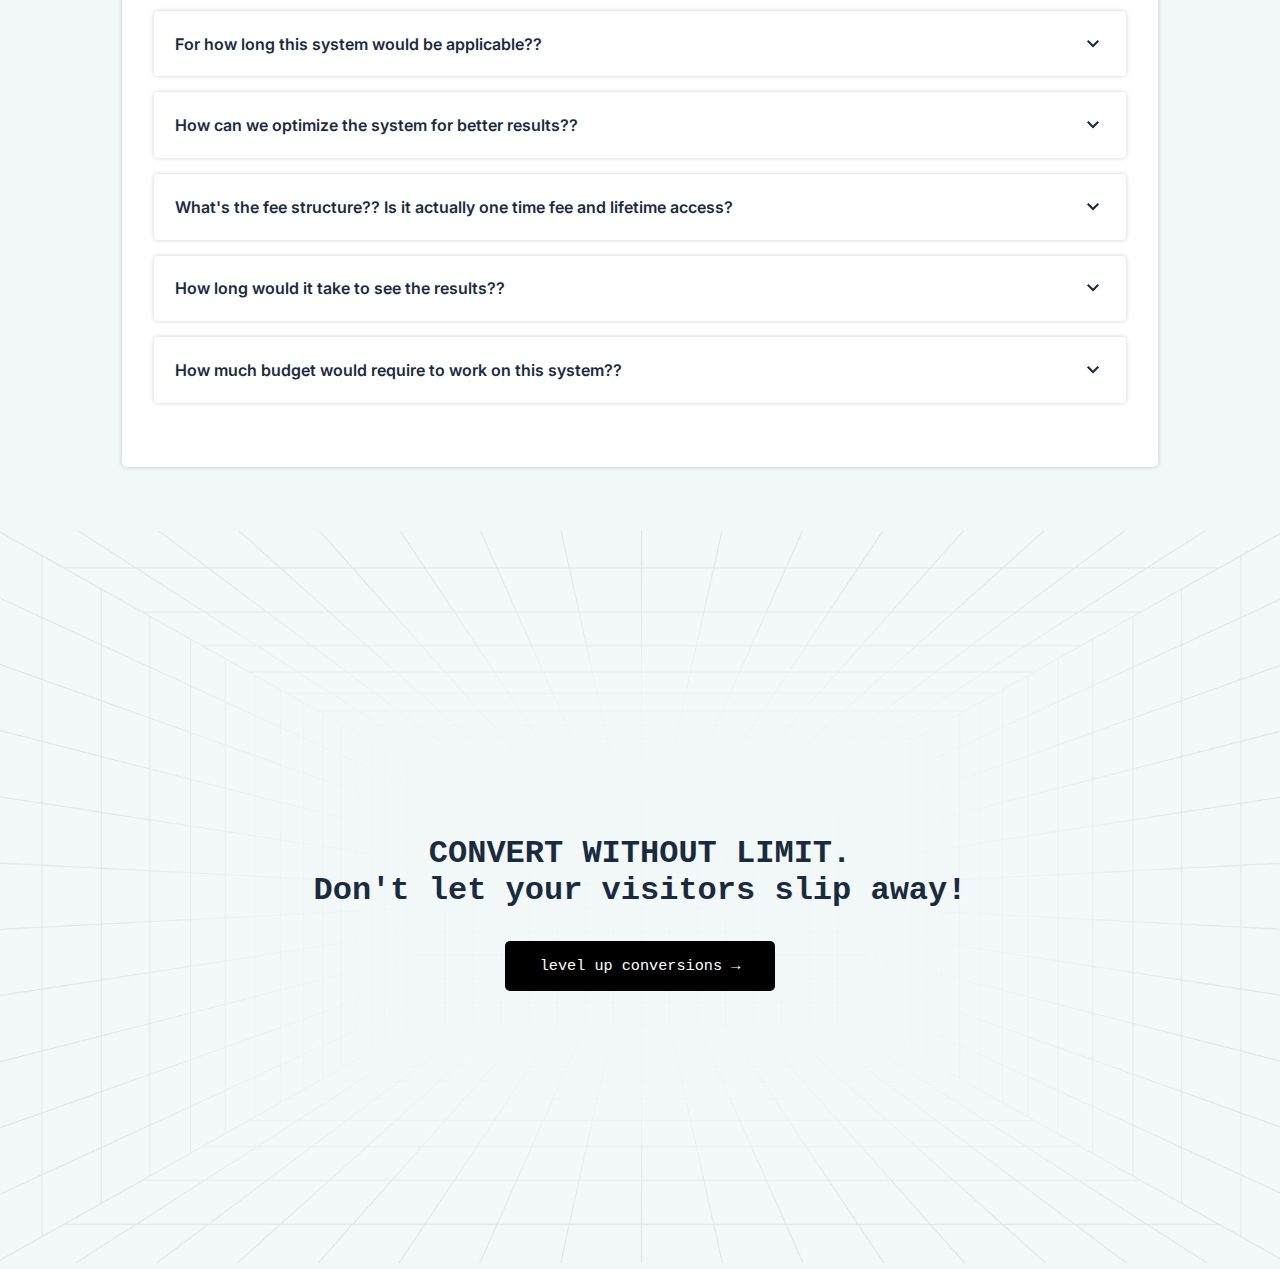
==== commit 9b2492ab: "fixed hiw-3 black box" ====
--- a/index.html
+++ b/index.html
@@ -650,7 +650,7 @@
           <div class="left-content-box">
             <div class="left-white-box" id="left-white-box-2">
               <div class="black-box">
-                <p>system setup</p>
+                <p>Automation</p>
               </div>
               <div class="as-main-container">
                 <ul class="as-container">
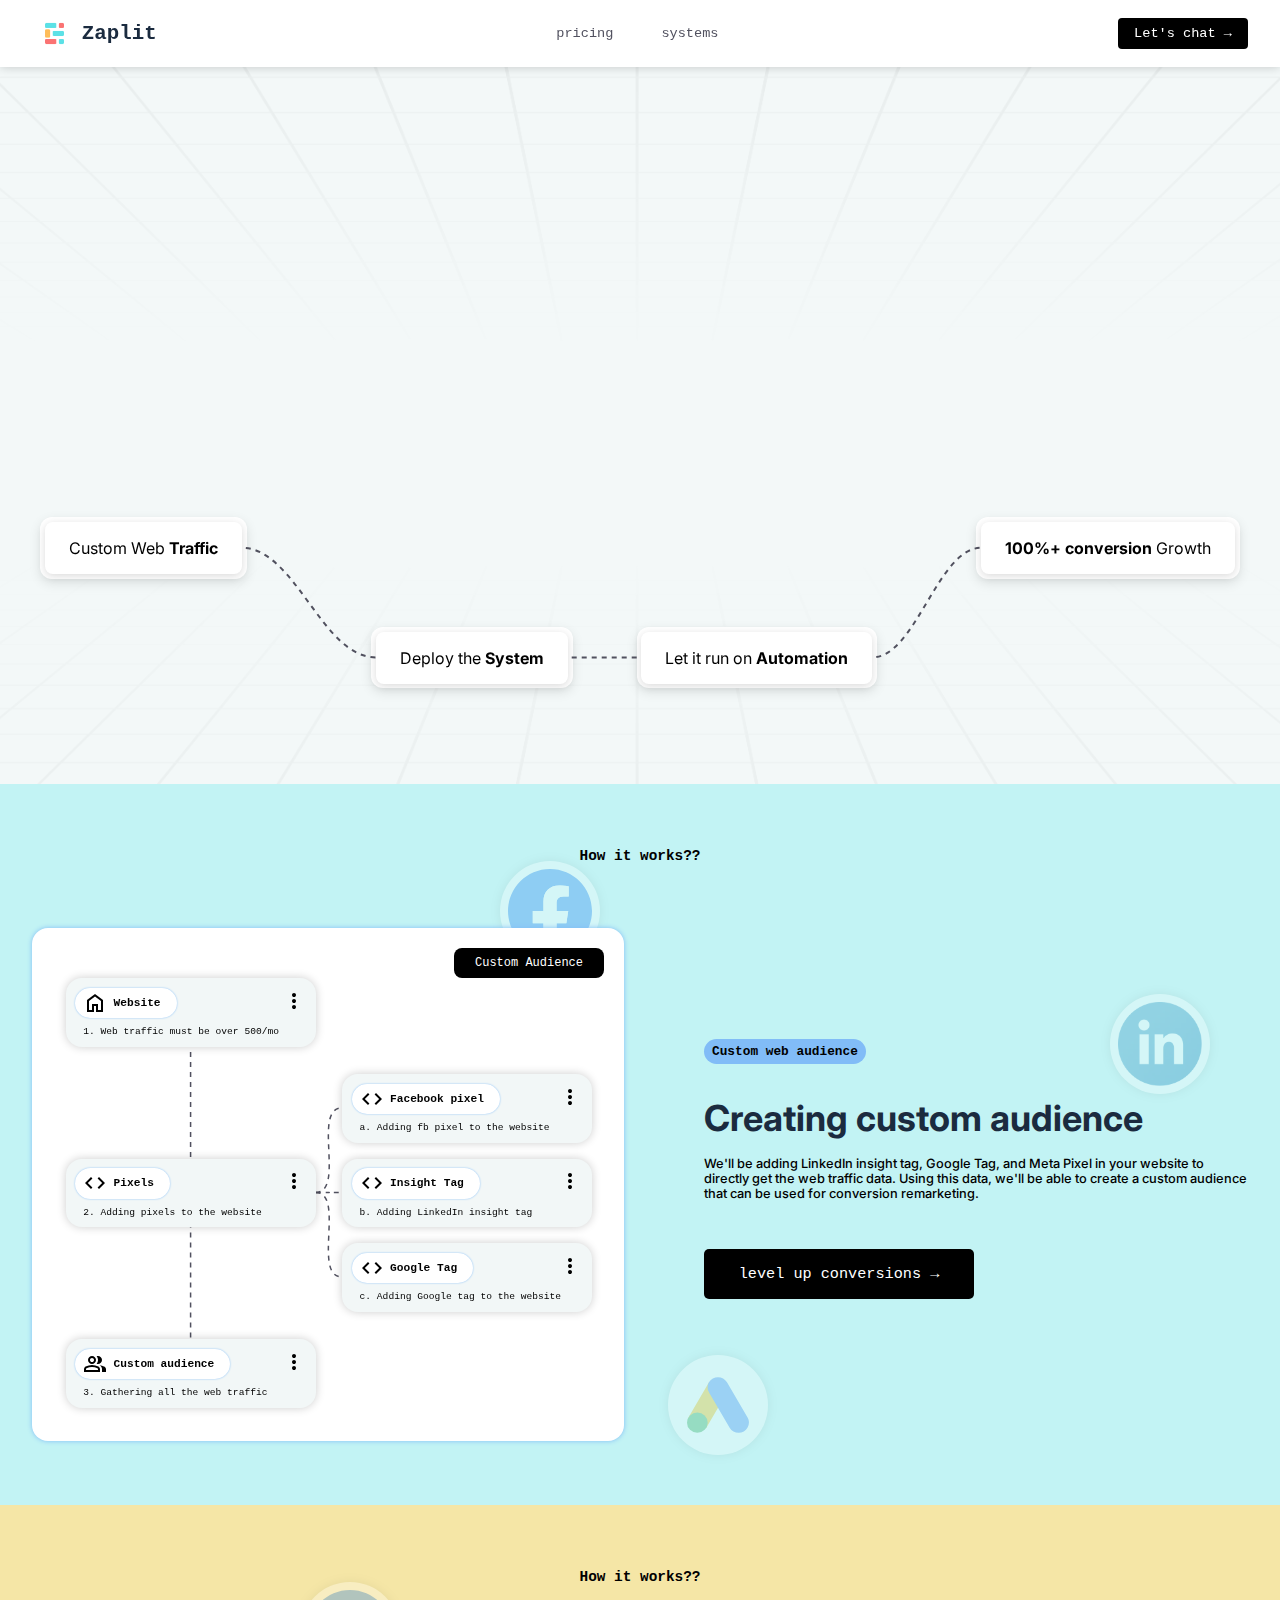
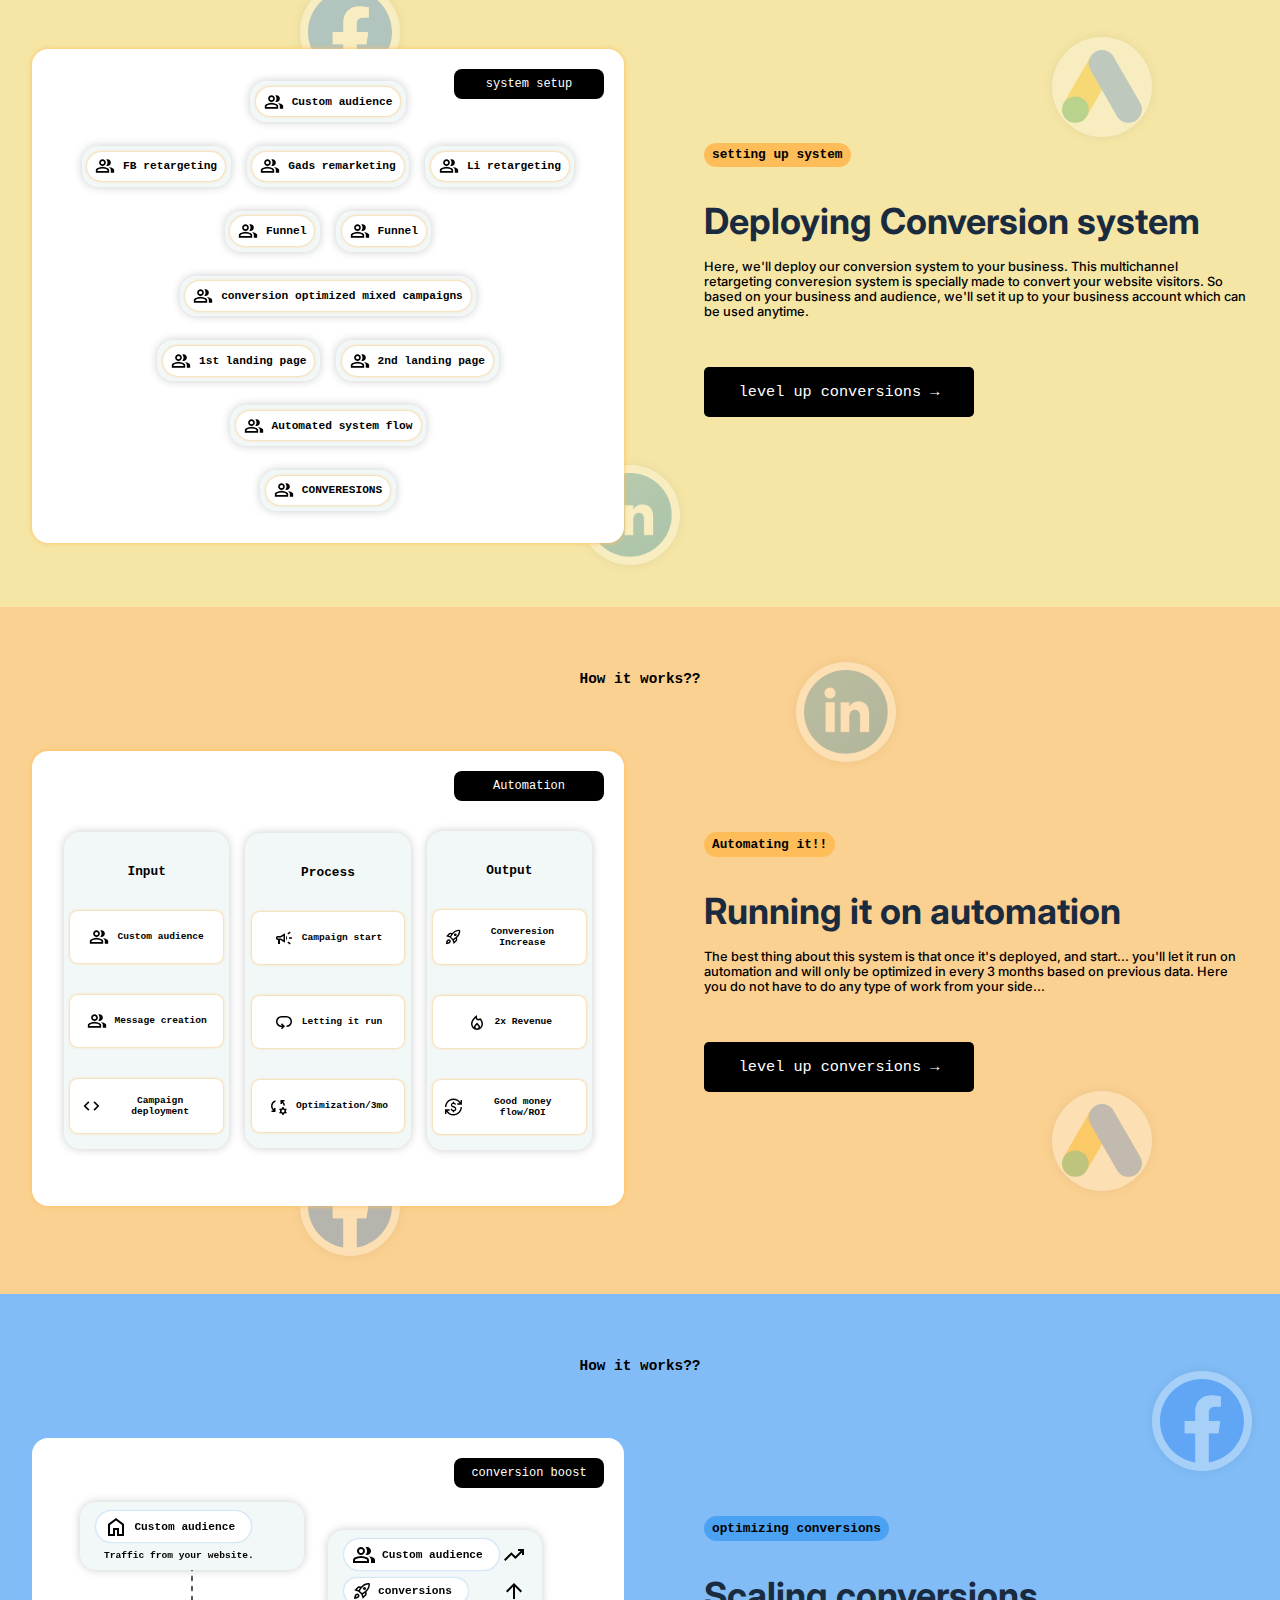
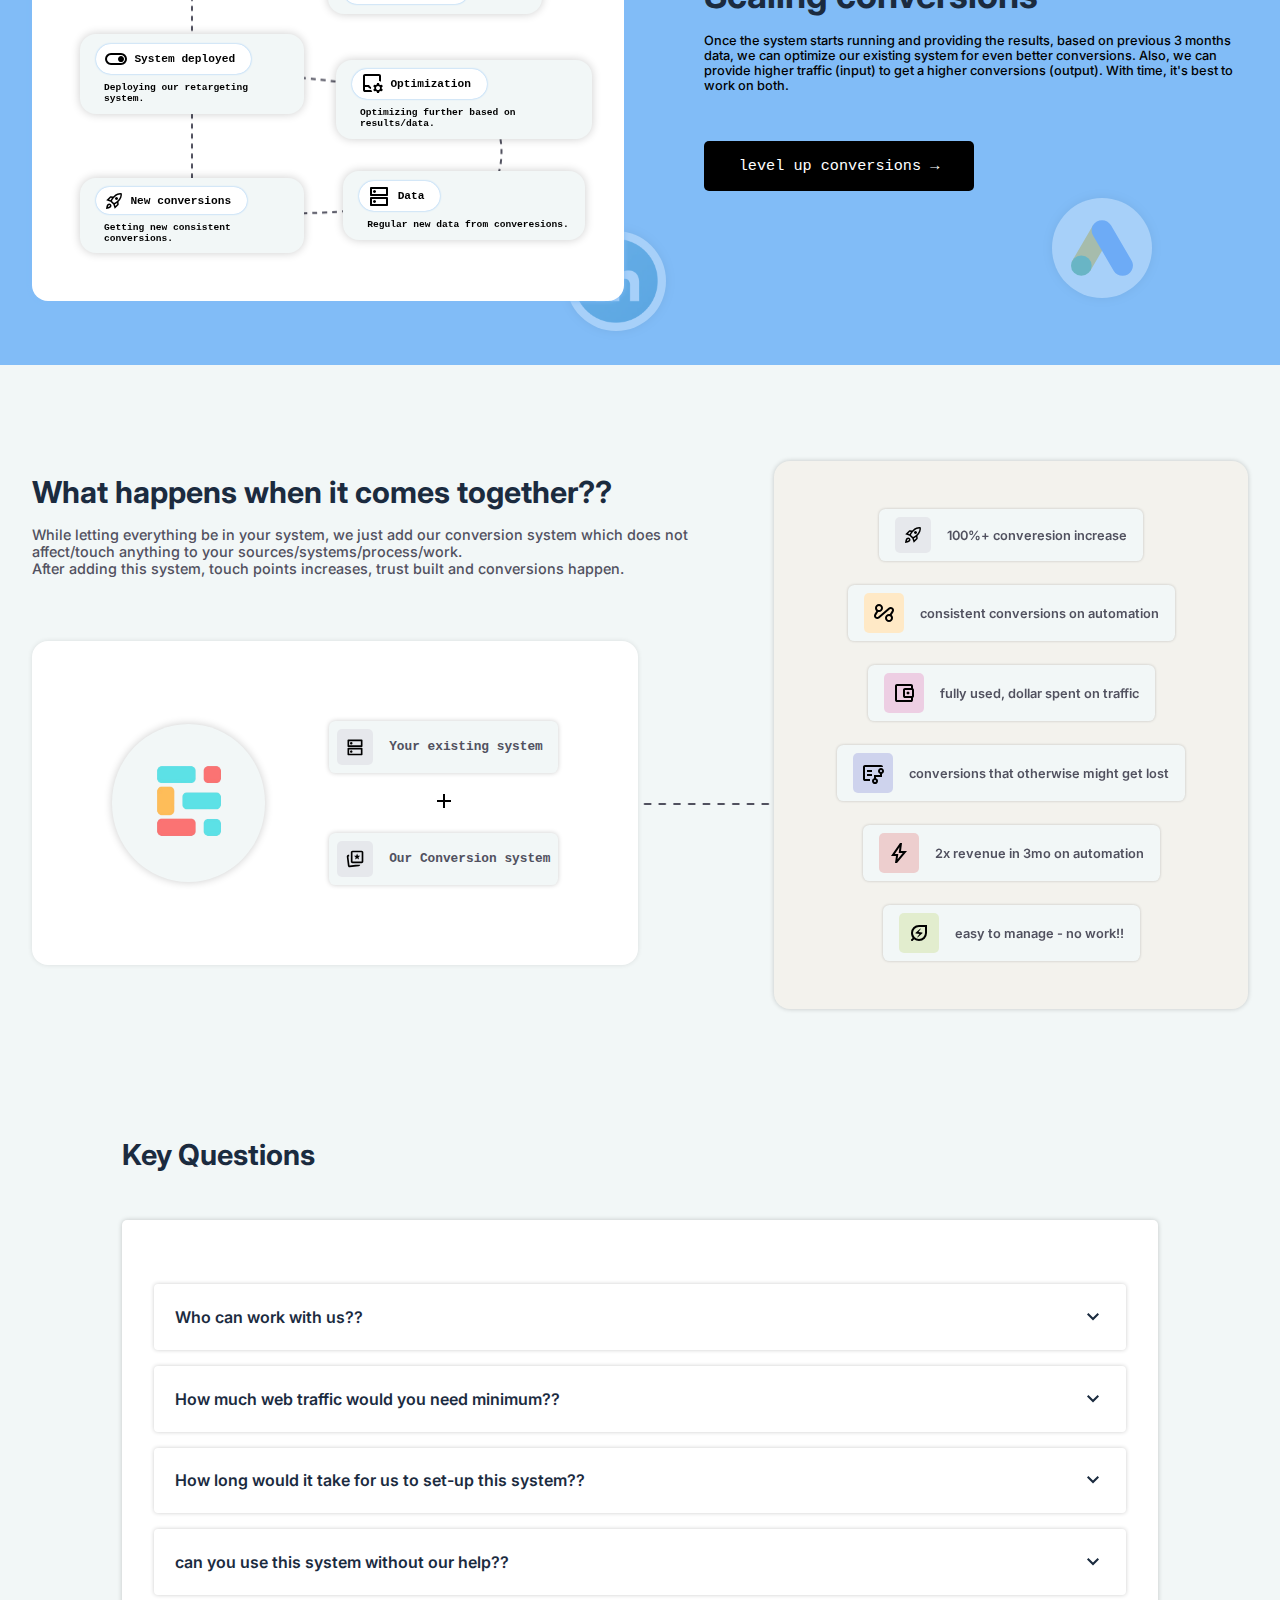
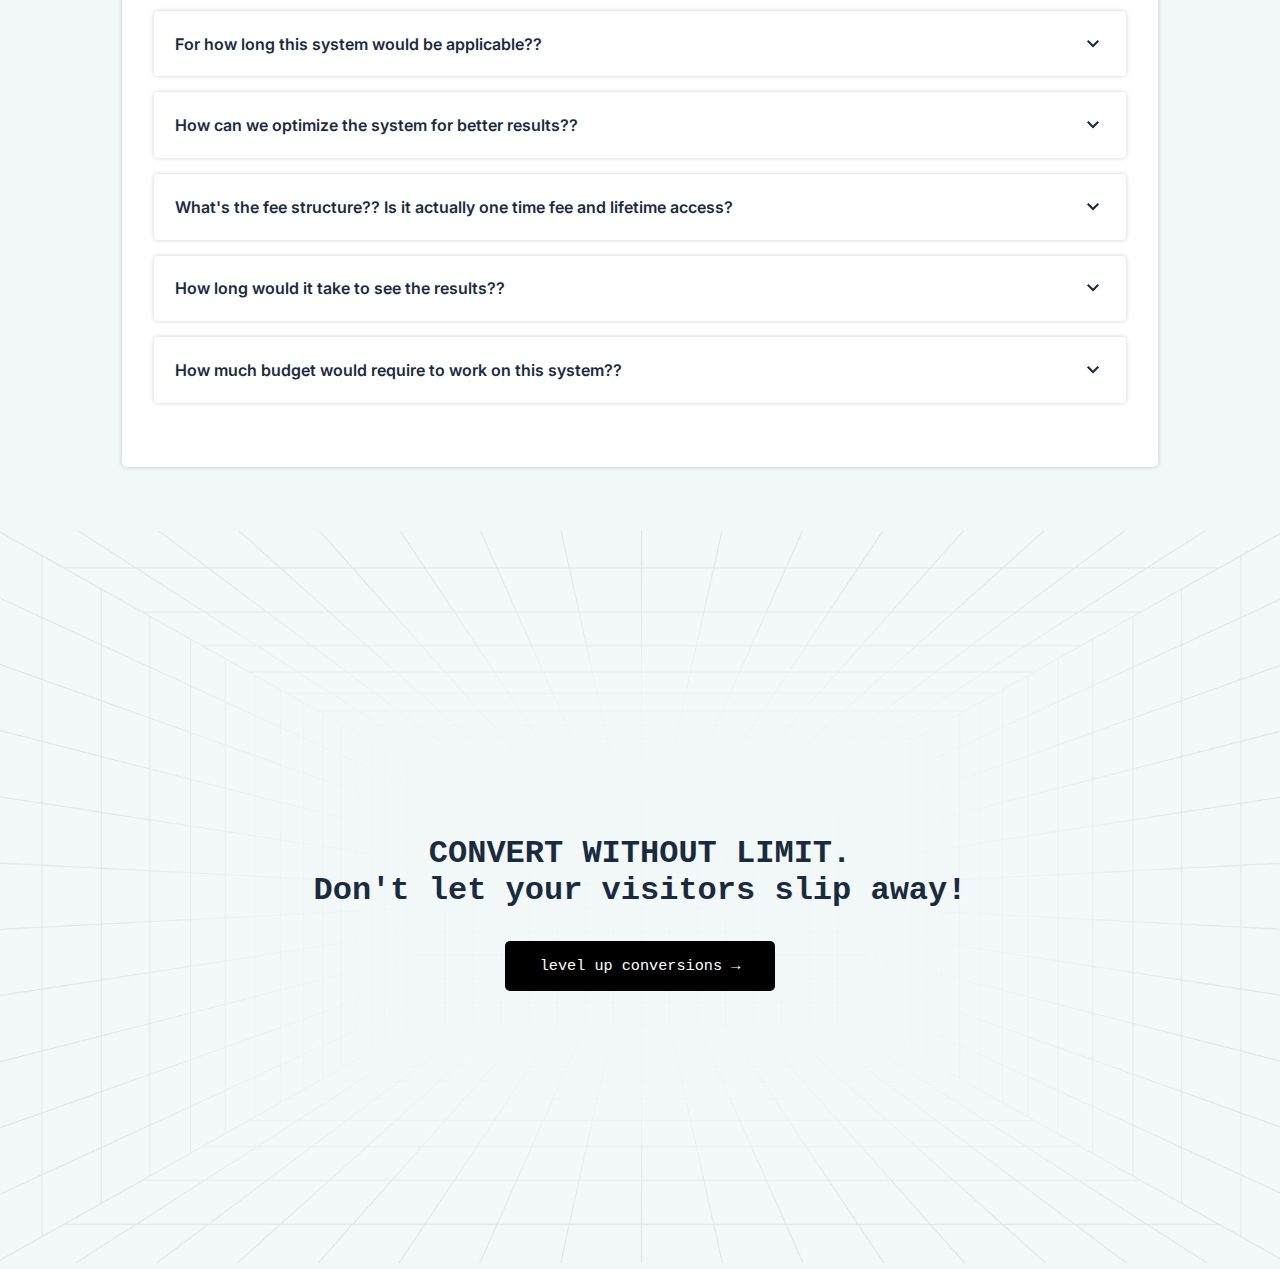
==== commit d5351ea1: "Improved some more text mistakes" ====
--- a/index.html
+++ b/index.html
@@ -167,7 +167,7 @@
                       </div>
                     </div>
                     <div class="lower-box-sec-ca">
-                      <p>1. Web traffic must be over 1k/mo</p>
+                      <p>1. Web traffic must be over 500/mo</p>
                     </div>
                   </li>
                   <li class="ca-pixel-box" id="ca-box-2">
@@ -1325,7 +1325,7 @@
 
                 <div>
                   <p>
-                    BTW in case, you do not have enough traffic at this momenet,
+                    BTW in case, you do not have enough traffic at this moment,
                     you can still set up the system and when you'll have enough
                     traffic, with one click you can run it.
                   </p>
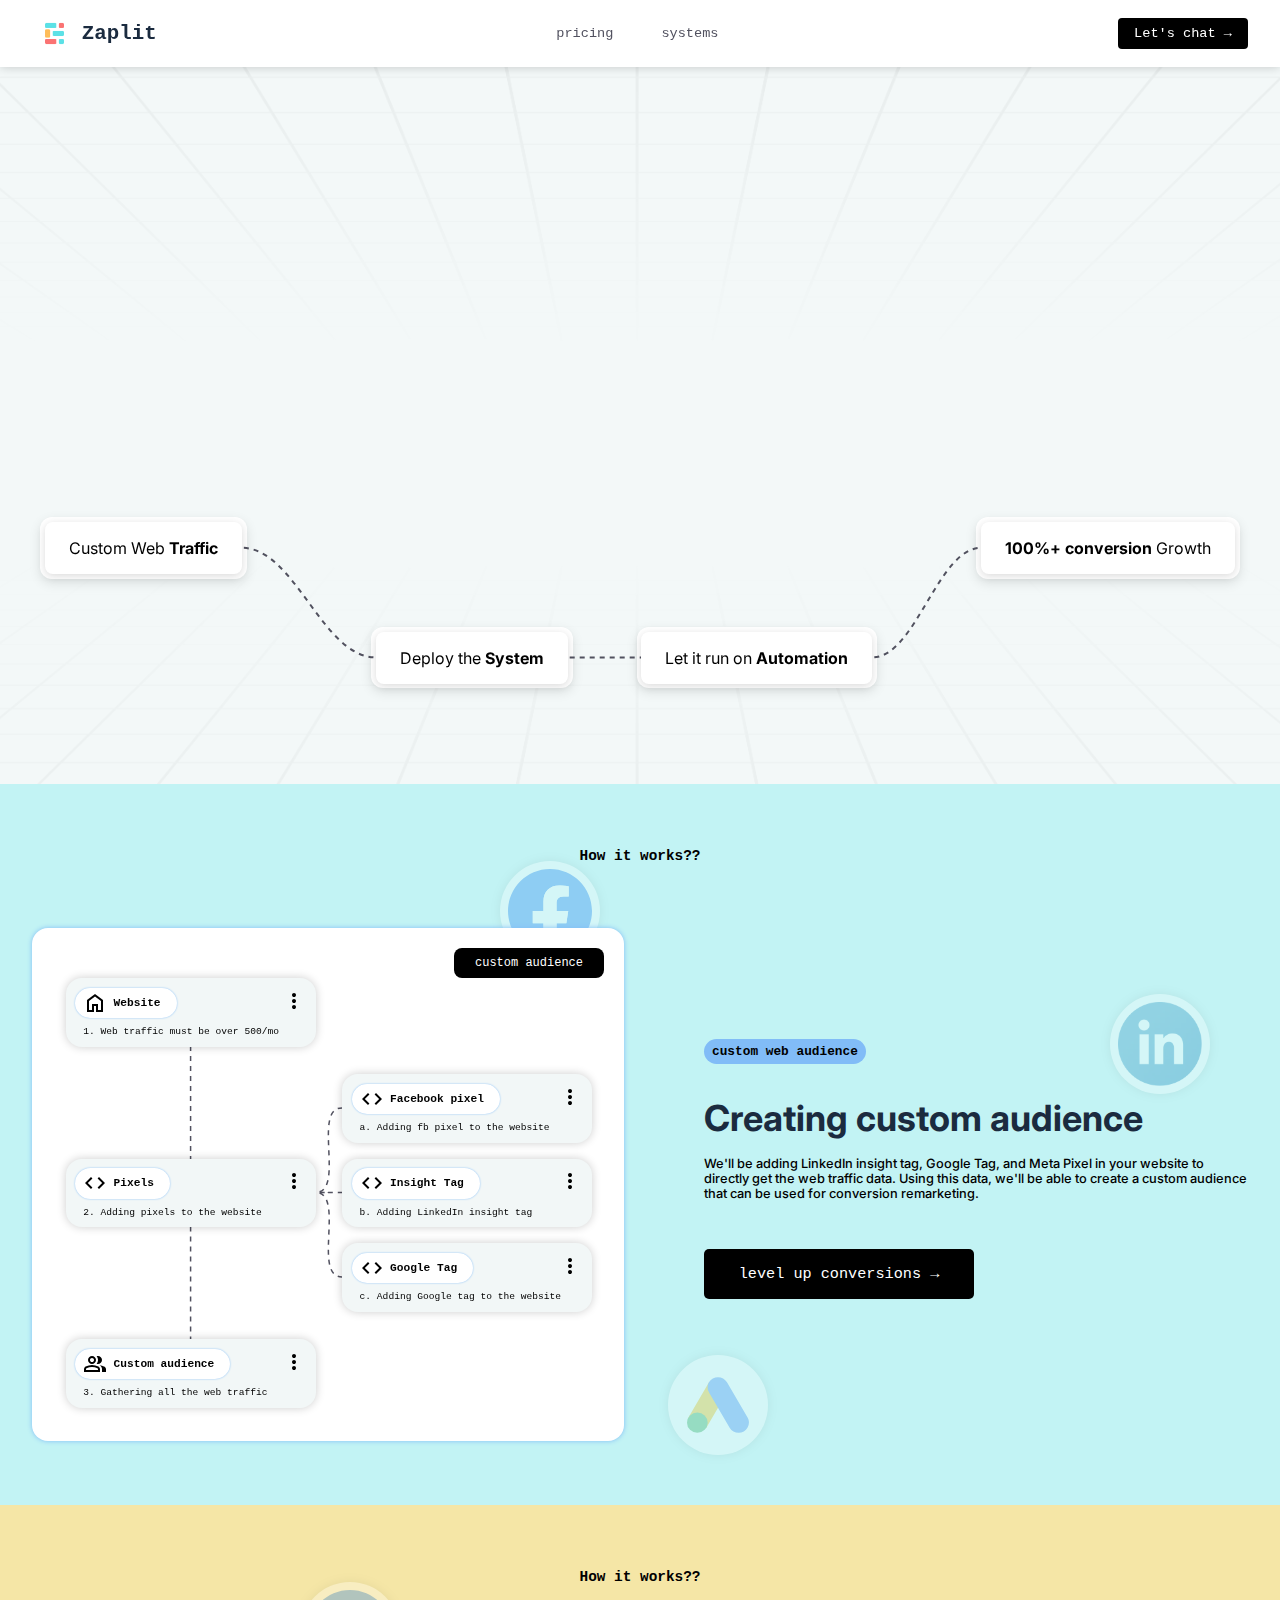
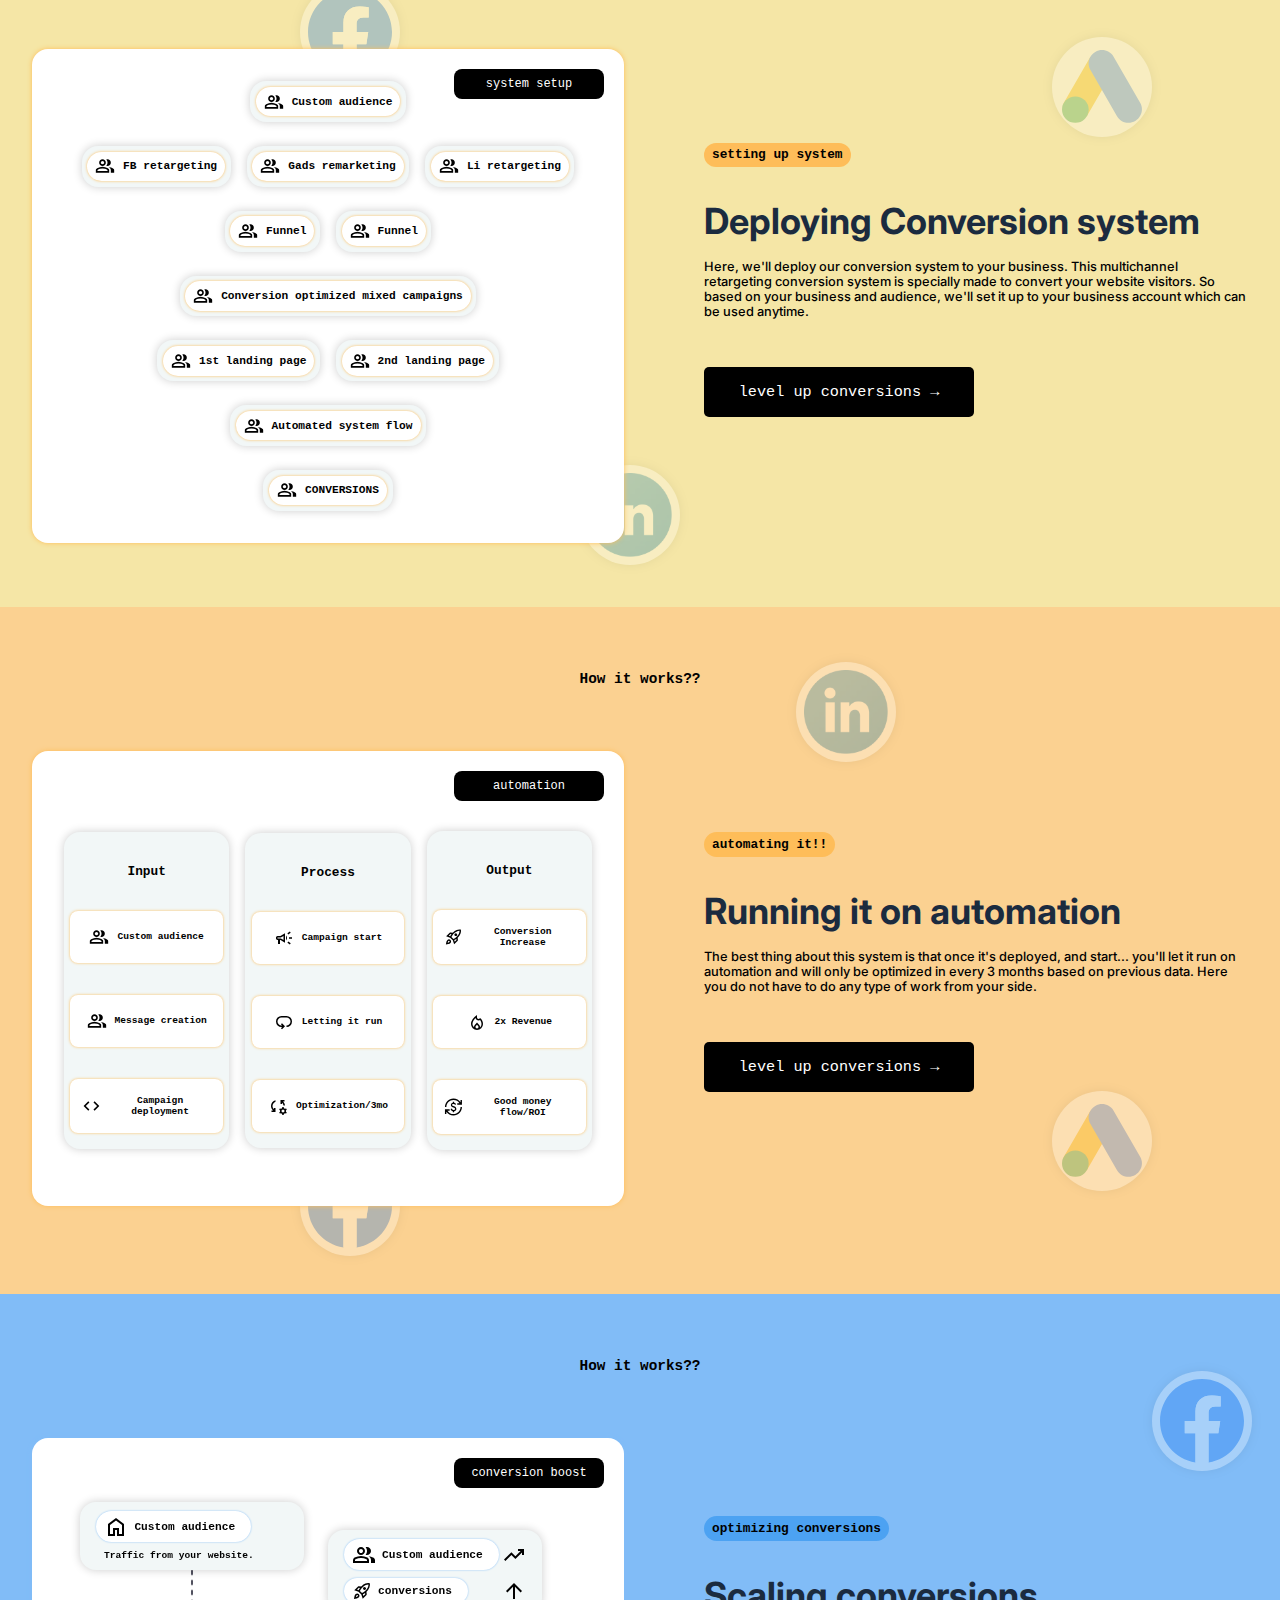
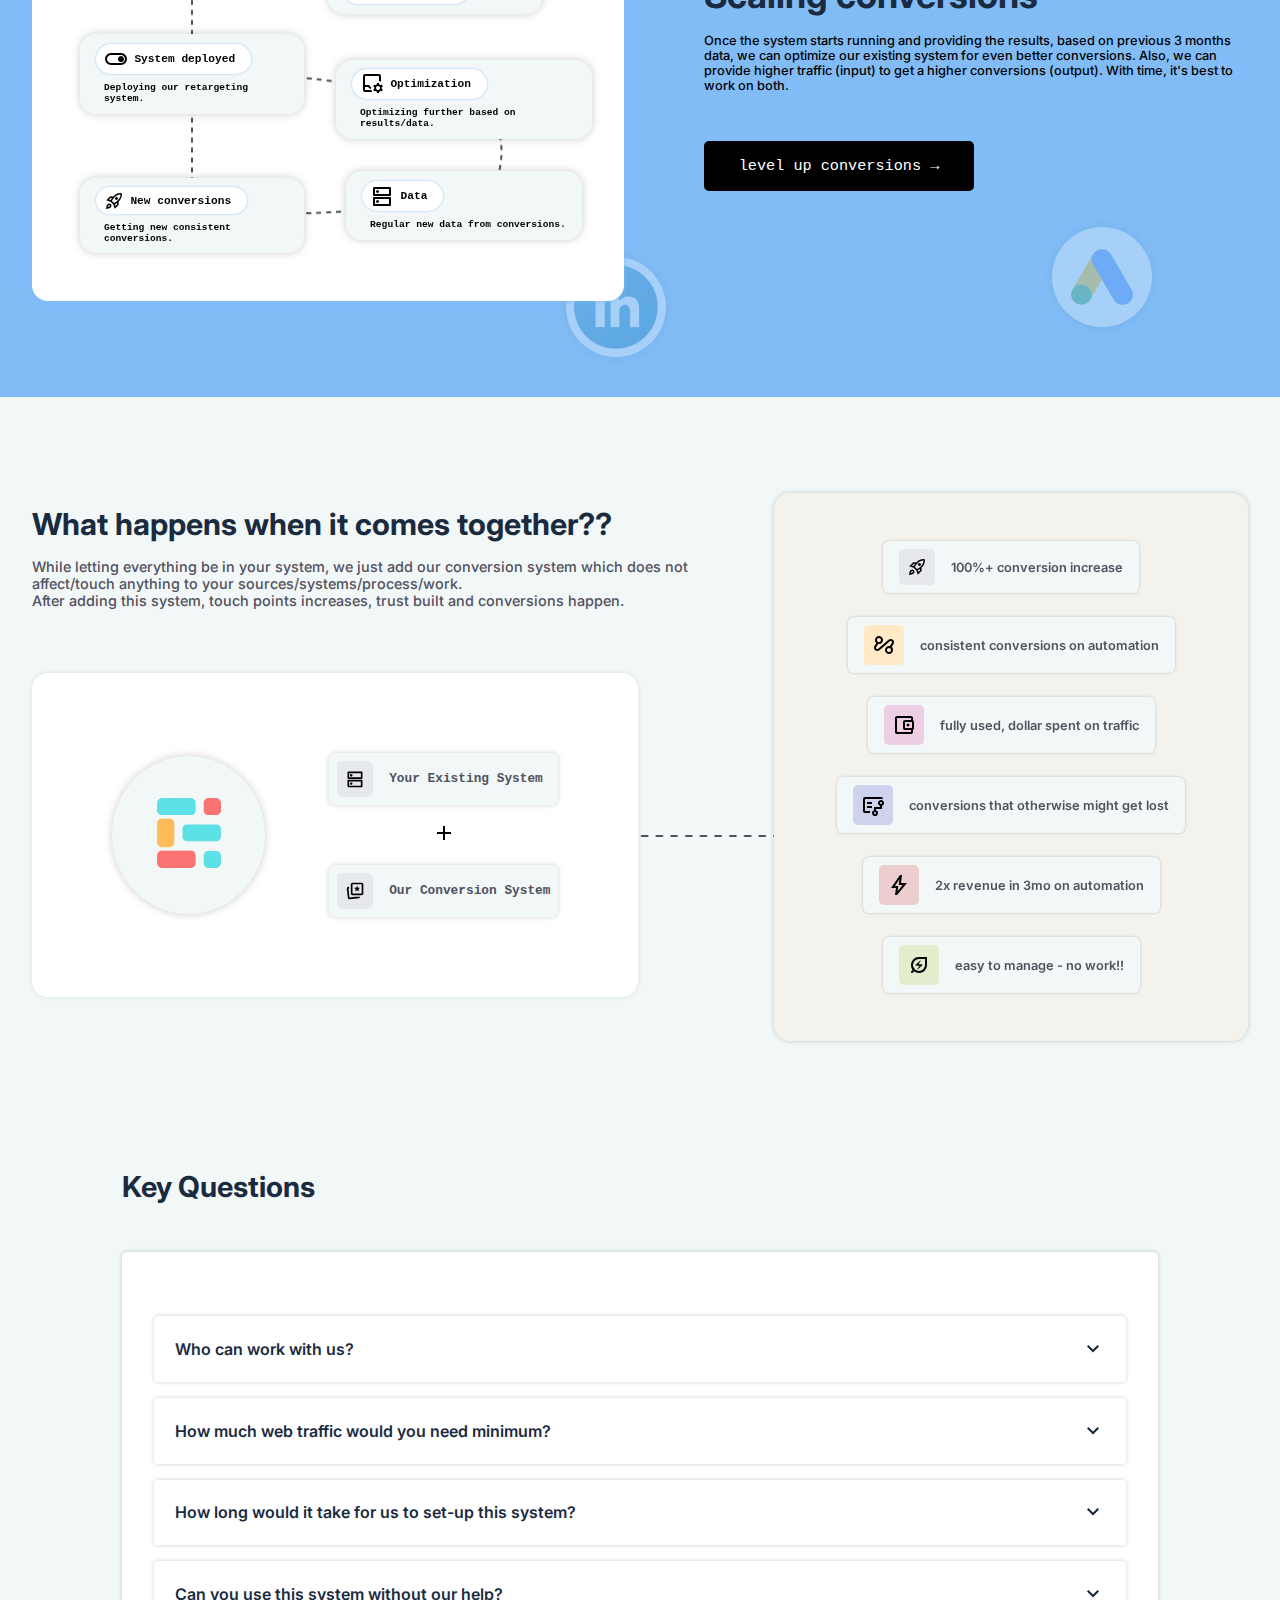
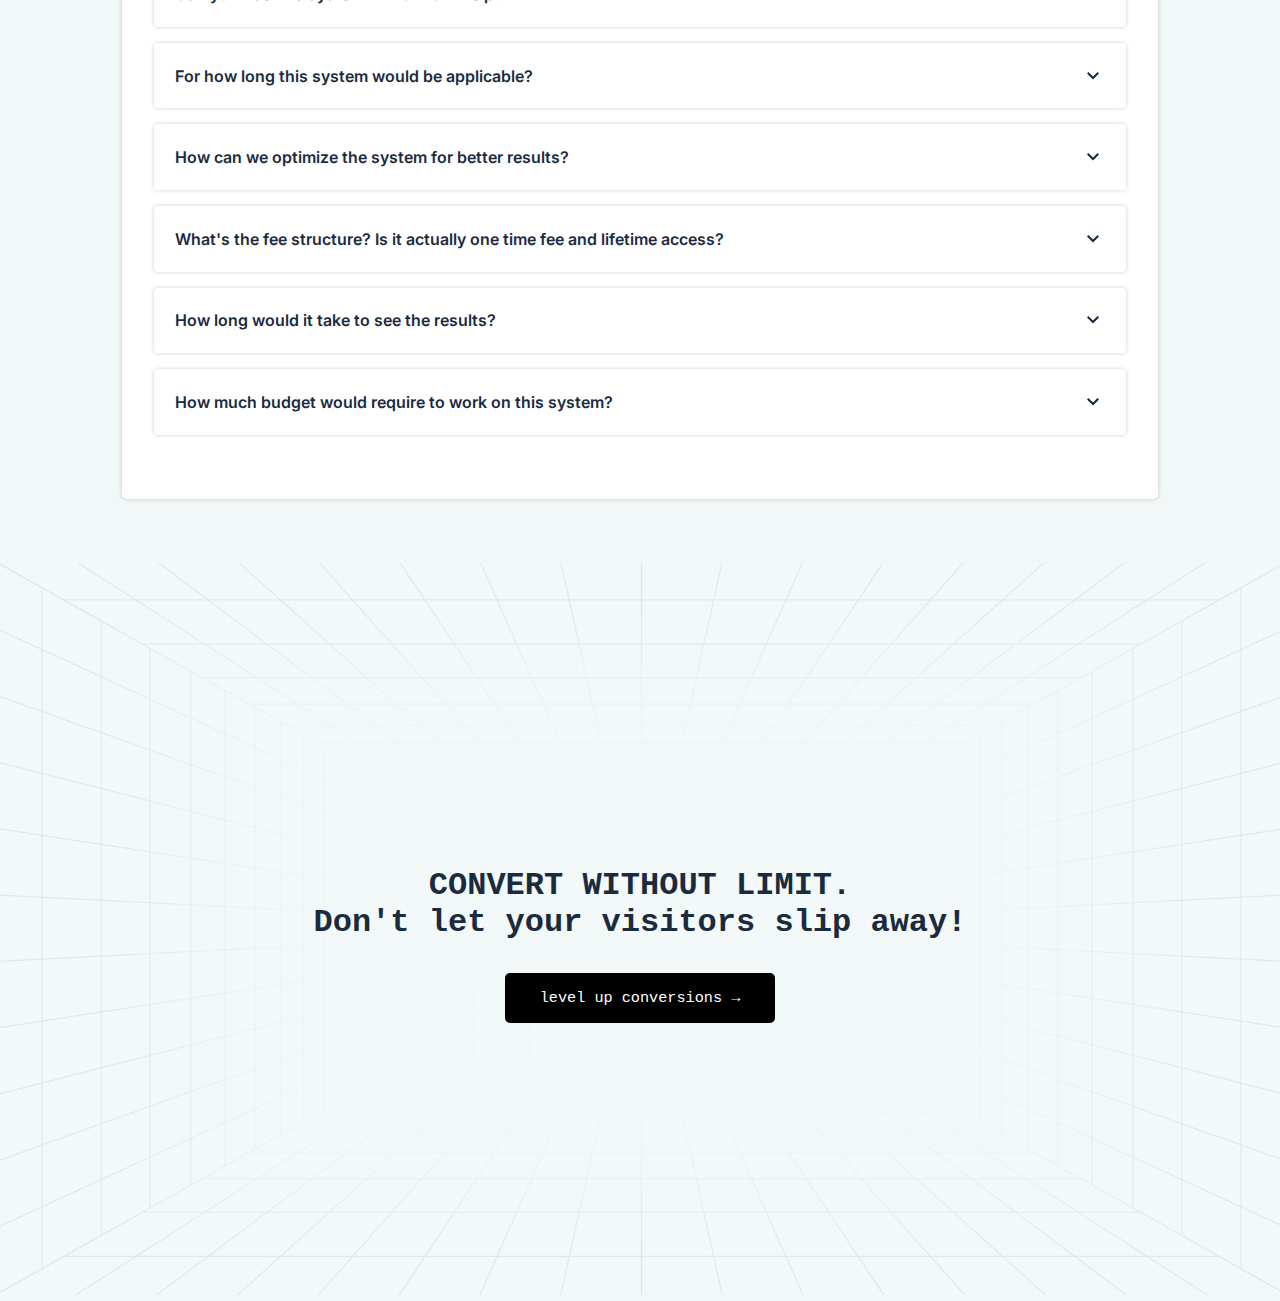
==== commit 35999d9d: "improved favicon, typos, captial and line speed" ====
--- a/index.html
+++ b/index.html
@@ -25,7 +25,24 @@
       rel="stylesheet"
     />
 
-    <link rel="icon" href="images/favicon-logo.png" />
+    <link
+      rel="apple-touch-icon"
+      sizes="180x180"
+      href="images/favicon/apple-touch-icon.png"
+    />
+    <link
+      rel="icon"
+      type="image/png"
+      sizes="32x32"
+      href="images/favicon/favicon-32x32.png"
+    />
+    <link
+      rel="icon"
+      type="image/png"
+      sizes="16x16"
+      href="images/favicon/favicon-16x16.png"
+    />
+    <link rel="manifest" href="/site.webmanifest" />
 
     <link rel="stylesheet" href="/styles/general.css" />
     <link rel="stylesheet" href="/styles/hiw-general.css" />
@@ -128,7 +145,7 @@
           <div class="left-content-box">
             <div class="left-white-box">
               <div class="black-box">
-                <p>Custom Audience</p>
+                <p>custom audience</p>
               </div>
               <div class="ca-boxes-container">
                 <canvas
@@ -349,7 +366,7 @@
           <div class="right-content-box">
             <ul class="right-content">
               <li class="tag">
-                <p>Custom web audience</p>
+                <p>custom web audience</p>
               </li>
               <li class="content-heading-right">
                 <h2>Creating custom audience</h2>
@@ -520,7 +537,7 @@
                           d="M40-160v-112q0-34 17.5-62.5T104-378q62-31 126-46.5T360-440q66 0 130 15.5T616-378q29 15 46.5 43.5T680-272v112H40Zm720 0v-120q0-44-24.5-84.5T666-434q51 6 96 20.5t84 35.5q36 20 55 44.5t19 53.5v120H760ZM360-480q-66 0-113-47t-47-113q0-66 47-113t113-47q66 0 113 47t47 113q0 66-47 113t-113 47Zm400-160q0 66-47 113t-113 47q-11 0-28-2.5t-28-5.5q27-32 41.5-71t14.5-81q0-42-14.5-81T544-792q14-5 28-6.5t28-1.5q66 0 113 47t47 113ZM120-240h480v-32q0-11-5.5-20T580-306q-54-27-109-40.5T360-360q-56 0-111 13.5T140-306q-9 5-14.5 14t-5.5 20v32Zm240-320q33 0 56.5-23.5T440-640q0-33-23.5-56.5T360-720q-33 0-56.5 23.5T280-640q0 33 23.5 56.5T360-560Zm0 320Zm0-400Z"
                         />
                       </svg>
-                      <p>conversion optimized mixed campaigns</p>
+                      <p>Conversion optimized mixed campaigns</p>
                     </div>
                   </li>
                 </ul>
@@ -590,7 +607,7 @@
                           d="M40-160v-112q0-34 17.5-62.5T104-378q62-31 126-46.5T360-440q66 0 130 15.5T616-378q29 15 46.5 43.5T680-272v112H40Zm720 0v-120q0-44-24.5-84.5T666-434q51 6 96 20.5t84 35.5q36 20 55 44.5t19 53.5v120H760ZM360-480q-66 0-113-47t-47-113q0-66 47-113t113-47q66 0 113 47t47 113q0 66-47 113t-113 47Zm400-160q0 66-47 113t-113 47q-11 0-28-2.5t-28-5.5q27-32 41.5-71t14.5-81q0-42-14.5-81T544-792q14-5 28-6.5t28-1.5q66 0 113 47t47 113ZM120-240h480v-32q0-11-5.5-20T580-306q-54-27-109-40.5T360-360q-56 0-111 13.5T140-306q-9 5-14.5 14t-5.5 20v32Zm240-320q33 0 56.5-23.5T440-640q0-33-23.5-56.5T360-720q-33 0-56.5 23.5T280-640q0 33 23.5 56.5T360-560Zm0 320Zm0-400Z"
                         />
                       </svg>
-                      <p>CONVERESIONS</p>
+                      <p>CONVERSIONS</p>
                     </div>
                   </li>
                 </ul>
@@ -608,7 +625,7 @@
               <li class="content-text-right">
                 <p>
                   Here, we'll deploy our conversion system to your business.
-                  This multichannel retargeting converesion system is specially
+                  This multichannel retargeting conversion system is specially
                   made to convert your website visitors. So based on your
                   business and audience, we'll set it up to your business
                   account which can be used anytime.
@@ -650,7 +667,7 @@
           <div class="left-content-box">
             <div class="left-white-box" id="left-white-box-2">
               <div class="black-box">
-                <p>Automation</p>
+                <p>automation</p>
               </div>
               <div class="as-main-container">
                 <ul class="as-container">
@@ -763,7 +780,7 @@
                         d="m241-547 78 26q15-28 31-54.5t34-52.5l-55-7-88 88Zm138 65 102 102q48-25 91-54.5t81-67.5q60-60 99.5-133T792-792q-85 0-158 39t-133 99q-38 38-68 81t-54 91Zm170-67q-21-21-21-51t21-51q21-21 51-21t51 21q21 21 21 51t-21 51q-21 21-51 21t-51-21Zm-2 308 88-88-7-55q-26 18-52.5 34T521-319l26 78Zm307-614q26 102-18.5 210T710-456l-8 8.5-8 8.5 12 101q2 17-3.5 32.5T685-278L515-108l-68-203-135-136-204-68 170-171q12-12 27.5-17.5T338-707l101 13 9.5-9 9.5-9q81-81 187.5-125.5T854-855ZM178-331q32-30 75.5-29.5T329-328q30 30 30.5 72.5T332-181q-43 49-107.5 61.5T96-96q11-63 23-126.5T178-331Zm45 57q-17 17-22.5 40T188-188q23-6 45.5-12t38.5-23q11-12 13.5-28t-8.5-27q-11-11-26.5-9T223-274Z"
                       />
                     </svg>
-                    <p>Converesion Increase</p>
+                    <p>Conversion Increase</p>
                   </li>
 
                   <li class="as-box">
@@ -802,7 +819,7 @@
           <div class="right-content-box">
             <ul class="right-content">
               <li class="tag tag-2">
-                <p>Automating it!!</p>
+                <p>automating it!!</p>
               </li>
               <li class="content-heading-right">
                 <h2>Running it on automation</h2>
@@ -812,7 +829,7 @@
                   The best thing about this system is that once it's deployed,
                   and start... you'll let it run on automation and will only be
                   optimized in every 3 months based on previous data. Here you
-                  do not have to do any type of work from your side...
+                  do not have to do any type of work from your side.
                 </p>
               </li>
               <li class="cta-btn-right">
@@ -963,7 +980,7 @@
                       </div>
                     </div>
                     <div class="lower-box-sec-co">
-                      <p>Regular new data from converesions.</p>
+                      <p>Regular new data from conversions.</p>
                     </div>
                   </li>
                   <li class="cust-aud-box-co" id="co-box-6">
@@ -1113,7 +1130,7 @@
                       </svg>
                     </div>
                     <div class="system-text">
-                      <p>Your existing system</p>
+                      <p>Your Existing System</p>
                     </div>
                   </div>
                   <div class="plus-icon">
@@ -1144,7 +1161,7 @@
                       </svg>
                     </div>
                     <div class="system-text">
-                      <p>Our Conversion system</p>
+                      <p>Our Conversion System</p>
                     </div>
                   </div>
                 </li>
@@ -1170,7 +1187,7 @@
                     </svg>
                   </div>
                   <div class="benefit-box-text">
-                    <p>100%+ converesion increase</p>
+                    <p>100%+ conversion increase</p>
                   </div>
                 </div>
               </li>
@@ -1285,7 +1302,7 @@
           <div class="faq-container">
             <div class="faq-item">
               <div class="faq-question">
-                <h3>Who can work with us??</h3>
+                <h3>Who can work with us?</h3>
                 <svg
                   xmlns="http://www.w3.org/2000/svg"
                   height="24"
@@ -1304,7 +1321,7 @@
 
             <div class="faq-item">
               <div class="faq-question">
-                <h3>How much web traffic would you need minimum??</h3>
+                <h3>How much web traffic would you need minimum?</h3>
                 <svg
                   xmlns="http://www.w3.org/2000/svg"
                   height="24"
@@ -1335,7 +1352,7 @@
 
             <div class="faq-item">
               <div class="faq-question">
-                <h3>How long would it take for us to set-up this system??</h3>
+                <h3>How long would it take for us to set-up this system?</h3>
                 <svg
                   xmlns="http://www.w3.org/2000/svg"
                   height="24"
@@ -1349,7 +1366,7 @@
               </div>
               <div class="faq-answer">
                 <p>
-                  Up to 1 months. (it can also depend on the company size but
+                  Up to 1 months. (It can also depend on the company size but
                   minimum 1mo)
                 </p>
               </div>
@@ -1357,7 +1374,7 @@
 
             <div class="faq-item">
               <div class="faq-question">
-                <h3>can you use this system without our help??</h3>
+                <h3>Can you use this system without our help?</h3>
                 <svg
                   xmlns="http://www.w3.org/2000/svg"
                   height="24"
@@ -1379,7 +1396,7 @@
 
             <div class="faq-item">
               <div class="faq-question">
-                <h3>For how long this system would be applicable??</h3>
+                <h3>For how long this system would be applicable?</h3>
                 <svg
                   xmlns="http://www.w3.org/2000/svg"
                   height="24"
@@ -1401,7 +1418,7 @@
 
             <div class="faq-item">
               <div class="faq-question">
-                <h3>How can we optimize the system for better results??</h3>
+                <h3>How can we optimize the system for better results?</h3>
                 <svg
                   xmlns="http://www.w3.org/2000/svg"
                   height="24"
@@ -1431,7 +1448,7 @@
             <div class="faq-item">
               <div class="faq-question">
                 <h3>
-                  What's the fee structure?? Is it actually one time fee and
+                  What's the fee structure? Is it actually one time fee and
                   lifetime access?
                 </h3>
                 <svg
@@ -1461,7 +1478,7 @@
 
             <div class="faq-item">
               <div class="faq-question">
-                <h3>How long would it take to see the results??</h3>
+                <h3>How long would it take to see the results?</h3>
                 <svg
                   xmlns="http://www.w3.org/2000/svg"
                   height="24"
@@ -1484,7 +1501,7 @@
 
             <div class="faq-item">
               <div class="faq-question">
-                <h3>How much budget would require to work on this system??</h3>
+                <h3>How much budget would require to work on this system?</h3>
                 <svg
                   xmlns="http://www.w3.org/2000/svg"
                   height="24"
--- a/styles/hiw-sec-4.css
+++ b/styles/hiw-sec-4.css
@@ -1,6 +1,7 @@
 .hiw-4 {
   background-color: var(--color-bg-sec-4);
   margin-top: 0;
+  padding-bottom: 4rem;
 }
 
 #left-white-box-2 {
